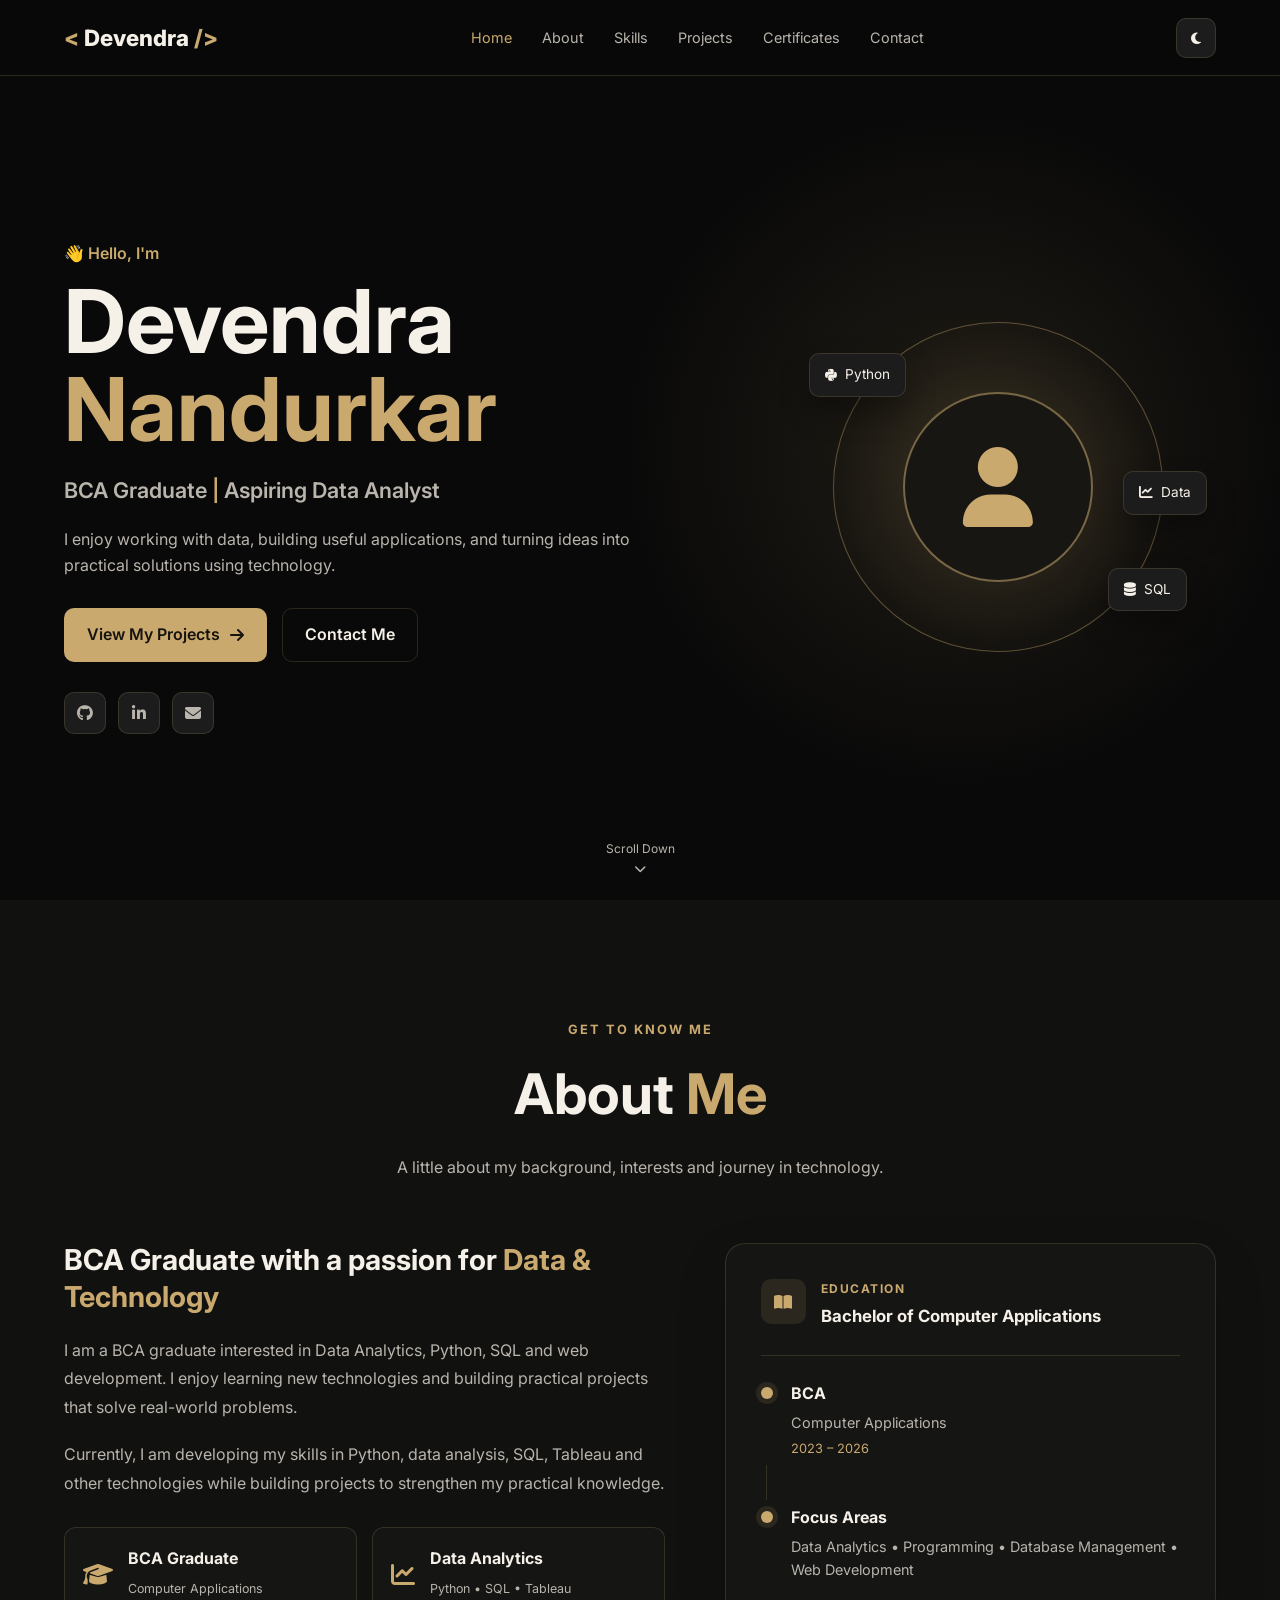
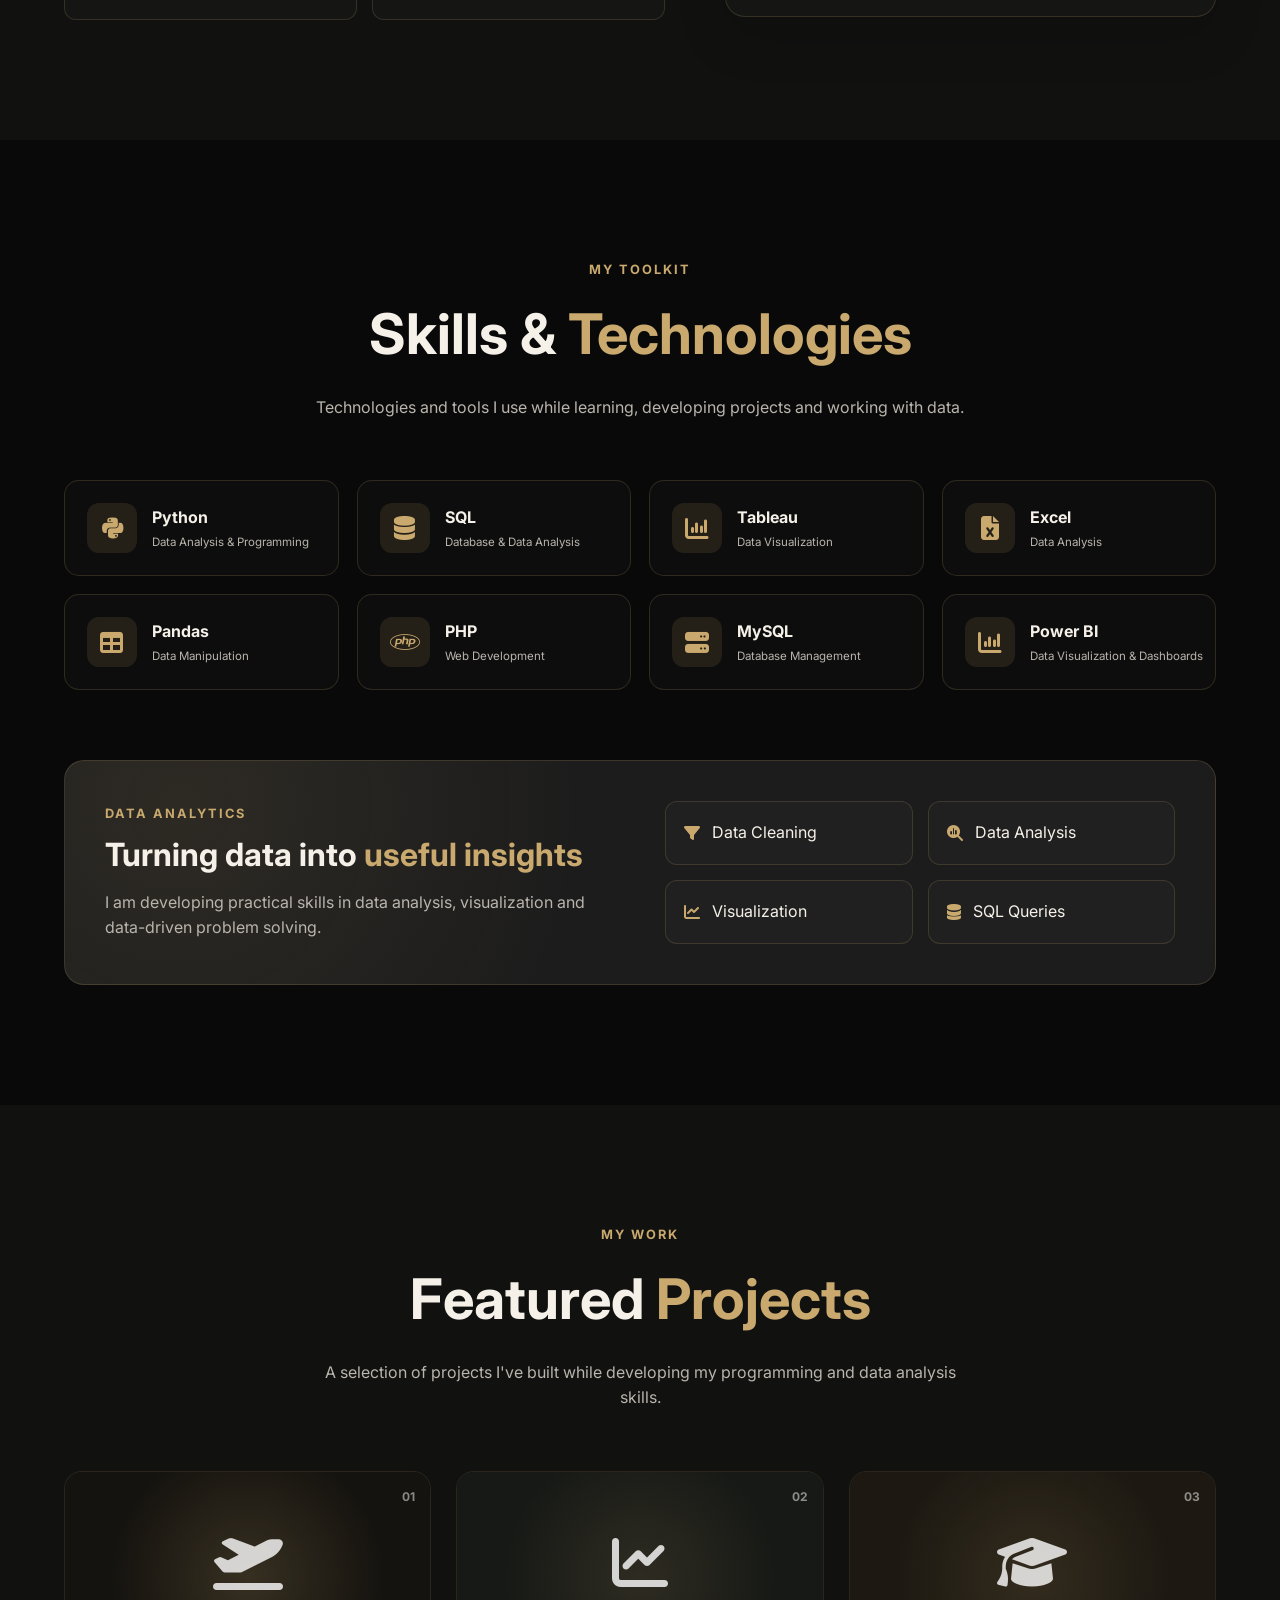
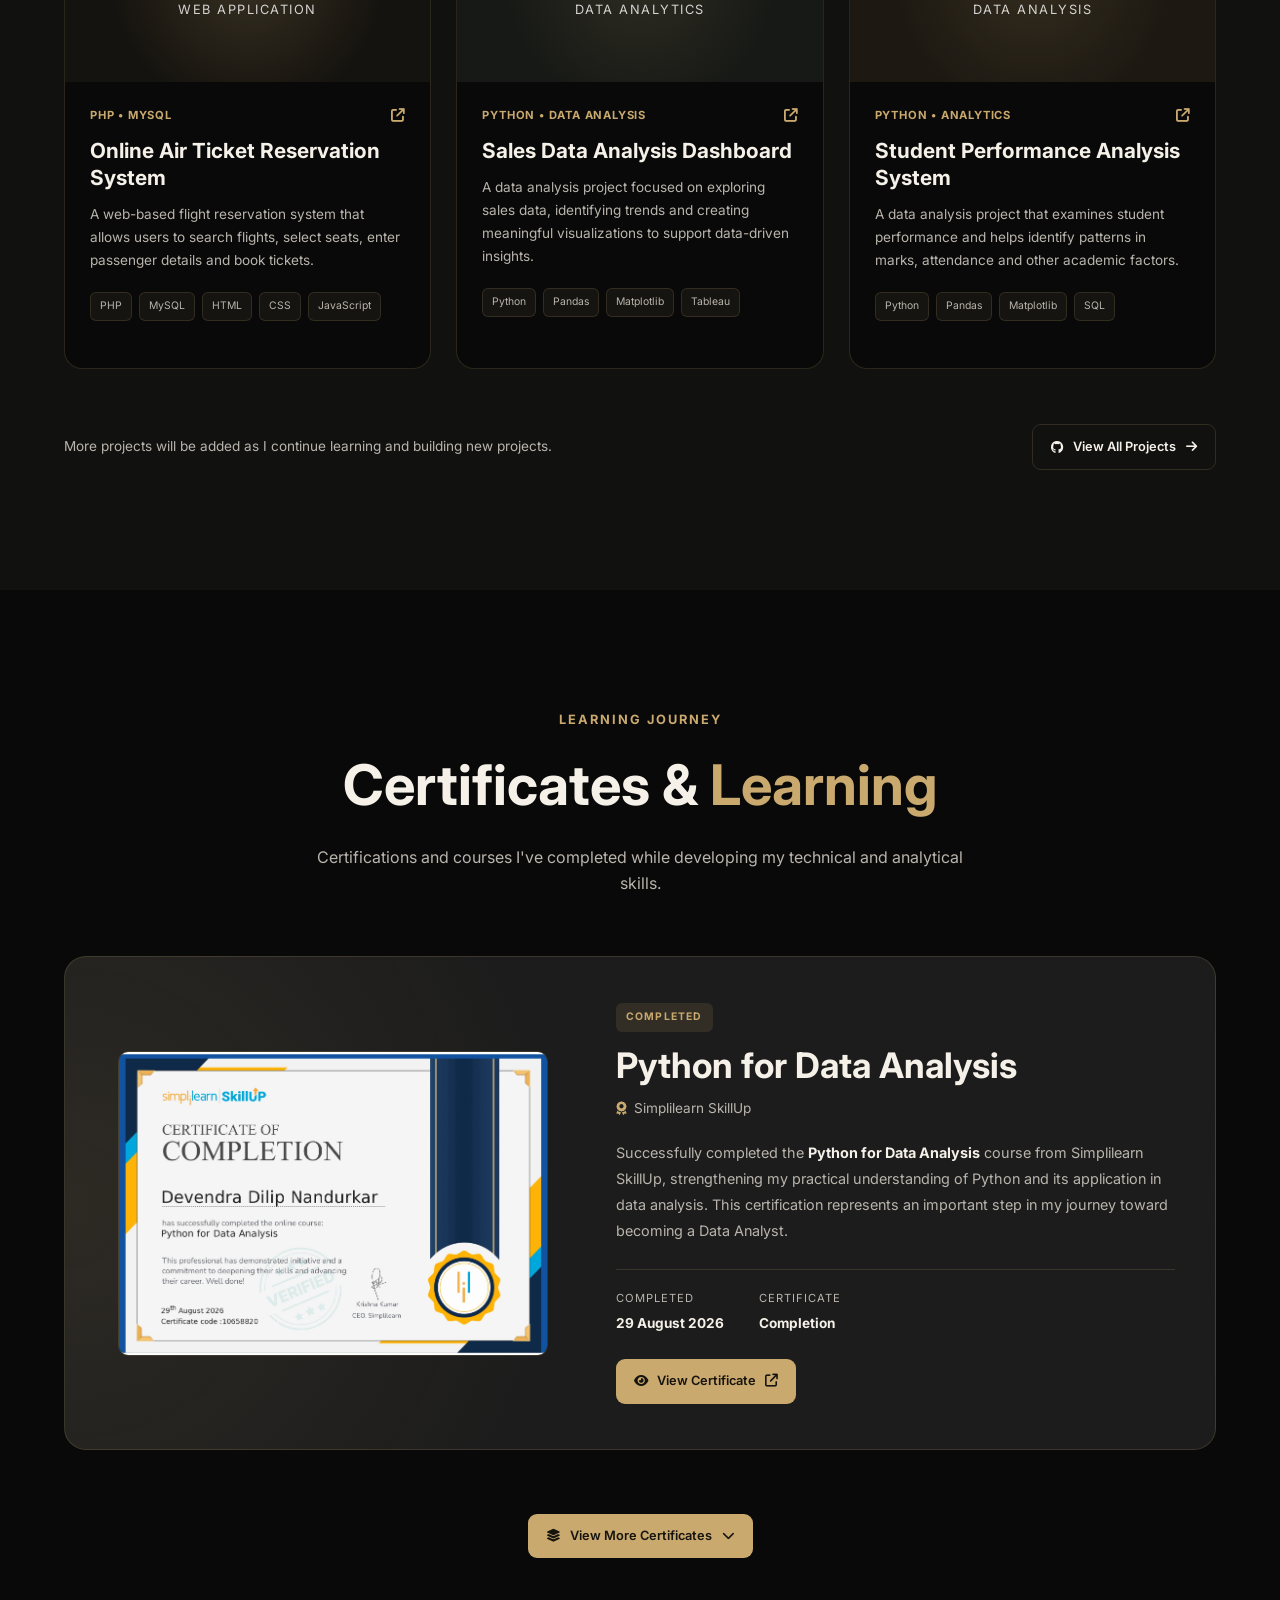
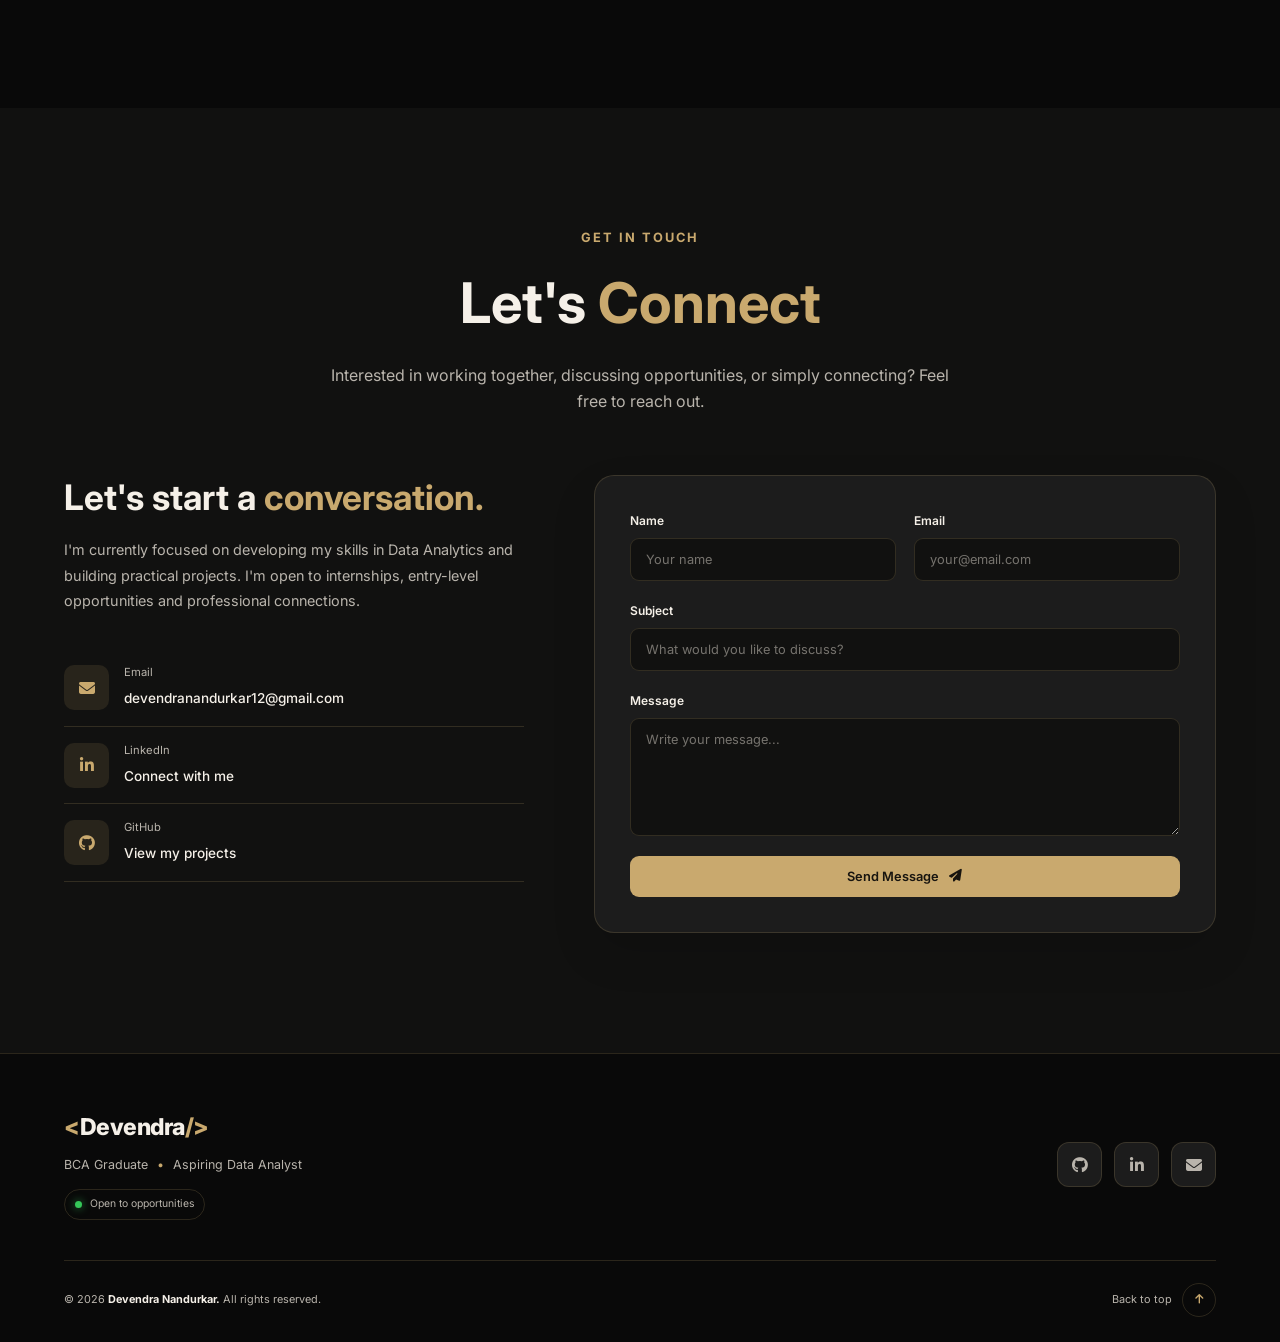
==== index.html @ e5c410e3 "Add files via upload" ====
<!DOCTYPE html>
<html lang="en">

<head>
    <meta charset="UTF-8">
    <meta name="viewport" content="width=device-width, initial-scale=1.0">

    <title>Devendra Nandurkar | Portfolio</title>

    <link rel="stylesheet" href="style.css">

    <!-- Google Font -->
    <link rel="preconnect" href="https://fonts.googleapis.com">
    <link rel="preconnect" href="https://fonts.gstatic.com" crossorigin>
    <link href="https://fonts.googleapis.com/css2?family=Inter:wght@400;500;600;700;800&display=swap" rel="stylesheet">

    <!-- Icons -->
    <link rel="stylesheet"
        href="https://cdnjs.cloudflare.com/ajax/libs/font-awesome/6.5.2/css/all.min.css">
</head>

<body>

    <!-- ================= NAVBAR ================= -->

    <header class="navbar">

        <div class="container nav-container">

            <a href="#home" class="logo">
                <span>&lt;</span> Devendra <span>/&gt;</span>
            </a>

            <nav class="nav-menu" id="navMenu">

                <a href="#home" class="nav-link active">Home</a>
                <a href="#about" class="nav-link">About</a>
                <a href="#skills" class="nav-link">Skills</a>
                <a href="#projects" class="nav-link">Projects</a>
                <a href="#certificates" class="nav-link">Certificates</a>
                <a href="#contact" class="nav-link">Contact</a>

            </nav>

            <div class="nav-actions">

                <button id="themeToggle" class="icon-btn" aria-label="Toggle theme">
                    <i class="fa-solid fa-moon"></i>
                </button>

                <button id="menuToggle" class="menu-btn" aria-label="Open menu">
                    <i class="fa-solid fa-bars"></i>
                </button>

            </div>

        </div>

    </header>


    <!-- ================= HERO ================= -->

    <main>

        <section id="home" class="hero">

            <div class="container hero-container">

                <div class="hero-content">

                    <p class="hero-greeting">
                        👋 Hello, I'm
                    </p>

                    <h1>
                        Devendra<br>
                        <span>Nandurkar</span>
                    </h1>

                    <h2>
                        BCA Graduate <span>|</span> Aspiring Data Analyst
                    </h2>

                    <p class="hero-description">
                        I enjoy working with data, building useful applications,
                        and turning ideas into practical solutions using technology.
                    </p>

                    <div class="hero-buttons">

                        <a href="#projects" class="btn btn-primary">
                            View My Projects
                            <i class="fa-solid fa-arrow-right"></i>
                        </a>

                        <a href="#contact" class="btn btn-secondary">
                            Contact Me
                        </a>

                    </div>

                    <div class="hero-socials"> 

                        <a href="https://github.com/devendra-Dev120" aria-label="GitHub">
                            <i class="fa-brands fa-github"></i>
                        </a>

                        <a href="https://www.linkedin.com/in/devendra-nandurkar-193bb9244" aria-label="LinkedIn">
                            <i class="fa-brands fa-linkedin-in"></i>
                        </a>

                        <a href="https://mail.google.com/mail/?view=cm&fs=1&to=devendranandurkar12@gmail.com" aria-label="Email">
                            <i class="fa-solid fa-envelope"></i>
                        </a>

                    </div>

                </div>


                <div class="hero-visual">

                    <div class="profile-card">

                        <div class="profile-circle">
                            <i class="fa-solid fa-user"></i>
                        </div>

                        <div class="floating-card card-python">
                            <i class="fa-brands fa-python"></i>
                            Python
                        </div>

                        <div class="floating-card card-sql">
                            <i class="fa-solid fa-database"></i>
                            SQL
                        </div>

                        <div class="floating-card card-data">
                            <i class="fa-solid fa-chart-line"></i>
                            Data
                        </div>

                    </div>

                </div>

            </div>

            <a href="#about" class="scroll-down">
                <span>Scroll Down</span>
                <i class="fa-solid fa-chevron-down"></i>
            </a>

        </section>


        <!-- Temporary sections so navigation works -->

       <!-- ================= ABOUT ================= -->

<section id="about" class="about-section">

    <div class="container">

        <div class="section-heading">
            <p class="section-label">GET TO KNOW ME</p>
            <h2>About <span>Me</span></h2>
            <p>
                A little about my background, interests and journey in technology.
            </p>
        </div>


        <div class="about-grid">

            <!-- About Content -->

            <div class="about-content">

                <h3>
                    BCA Graduate with a passion for
                    <span>Data & Technology</span>
                </h3>

                <p>
                    I am a BCA graduate interested in Data Analytics,
                    Python, SQL and web development. I enjoy learning
                    new technologies and building practical projects
                    that solve real-world problems.
                </p>

                <p>
                    Currently, I am developing my skills in Python,
                    data analysis, SQL, Tableau and other technologies
                    while building projects to strengthen my practical
                    knowledge.
                </p>

                <div class="about-highlights">

                    <div class="highlight-card">
                        <i class="fa-solid fa-graduation-cap"></i>
                        <div>
                            <strong>BCA Graduate</strong>
                            <span>Computer Applications</span>
                        </div>
                    </div>

                    <div class="highlight-card">
                        <i class="fa-solid fa-chart-line"></i>
                        <div>
                            <strong>Data Analytics</strong>
                            <span>Python • SQL • Tableau</span>
                        </div>
                    </div>

                </div>

            </div>


            <!-- Education -->

            <div class="education-card">

                <div class="education-header">

                    <i class="fa-solid fa-book-open"></i>

                    <div>
                        <p>EDUCATION</p>
                        <h3>Bachelor of Computer Applications</h3>
                    </div>

                </div>


                <div class="education-timeline">

                    <div class="timeline-item">

                        <div class="timeline-dot"></div>

                        <div>
                            <h4>BCA</h4>
                            <p>Computer Applications</p>
                            <span>2023 – 2026</span>
                        </div>

                    </div>

                    <div class="timeline-line"></div>

                    <div class="timeline-item">

                        <div class="timeline-dot"></div>

                        <div>
                            <h4>Focus Areas</h4>
                            <p>
                                Data Analytics • Programming •
                                Database Management • Web Development
                            </p>
                        </div>

                    </div>

                </div>

            </div>

        </div>

    </div>

</section>

        <!-- ================= SKILLS ================= -->

<section id="skills" class="skills-section">

    <div class="container">

        <div class="section-heading">
            <p class="section-label">MY TOOLKIT</p>
            <h2>Skills & <span>Technologies</span></h2>
            <p>
                Technologies and tools I use while learning, developing
                projects and working with data.
            </p>
        </div>


        <div class="skills-grid">

            <!-- Python -->

            <div class="skill-card">
                <div class="skill-icon python-icon">
                    <i class="fa-brands fa-python"></i>
                </div>

                <div class="skill-info">
                    <h3>Python</h3>
                    <p>Data Analysis & Programming</p>
                </div>

                <span class="skill-level">Learning</span>
            </div>


            <!-- SQL -->

            <div class="skill-card">
                <div class="skill-icon sql-icon">
                    <i class="fa-solid fa-database"></i>
                </div>

                <div class="skill-info">
                    <h3>SQL</h3>
                    <p>Database & Data Analysis</p>
                </div>

                <span class="skill-level">Intermediate</span>
            </div>


            <!-- Tableau -->

            <div class="skill-card">
                <div class="skill-icon tableau-icon">
                    <i class="fa-solid fa-chart-column"></i>
                </div>

                <div class="skill-info">
                    <h3>Tableau</h3>
                    <p>Data Visualization</p>
                </div>

                <span class="skill-level">Intermediate</span>
            </div>


            <!-- Excel -->

            <div class="skill-card">
                <div class="skill-icon excel-icon">
                    <i class="fa-solid fa-file-excel"></i>
                </div>

                <div class="skill-info">
                    <h3>Excel</h3>
                    <p>Data Analysis</p>
                </div>

                <span class="skill-level">Intermediate</span>
            </div>


            <!-- Pandas -->

            <div class="skill-card">
                <div class="skill-icon pandas-icon">
                    <i class="fa-solid fa-table"></i>
                </div>

                <div class="skill-info">
                    <h3>Pandas</h3>
                    <p>Data Manipulation</p>
                </div>

                <span class="skill-level">Learning</span>
            </div>


            <!-- PHP -->

            <div class="skill-card">
                <div class="skill-icon php-icon">
                    <i class="fa-brands fa-php"></i>
                </div>

                <div class="skill-info">
                    <h3>PHP</h3>
                    <p>Web Development</p>
                </div>

                <span class="skill-level">Intermediate</span>
            </div>


            <!-- MySQL -->

            <div class="skill-card">
                <div class="skill-icon mysql-icon">
                    <i class="fa-solid fa-server"></i>
                </div>

                <div class="skill-info">
                    <h3>MySQL</h3>
                    <p>Database Management</p>
                </div>

                <span class="skill-level">Intermediate</span>
            </div>


            
<!-- Power BI -->

<div class="skill-card">
    <div class="skill-icon powerbi-icon">
        <i class="fa-solid fa-chart-column"></i>
    </div>

    <div class="skill-info">
        <h3>Power BI</h3>
        <p>Data Visualization & Dashboards</p>
    </div>

    <span class="skill-level">Learning</span>
</div>

        </div>


        <!-- Analytics Toolkit -->

        <div class="analytics-toolkit">

            <div class="toolkit-content">

                <p class="section-label">DATA ANALYTICS</p>

                <h3>
                    Turning data into
                    <span>useful insights</span>
                </h3>

                <p>
                    I am developing practical skills in data analysis,
                    visualization and data-driven problem solving.
                </p>

            </div>


            <div class="toolkit-items">

                <div class="tool-item">
                    <i class="fa-solid fa-filter"></i>
                    <span>Data Cleaning</span>
                </div>

                <div class="tool-item">
                    <i class="fa-solid fa-magnifying-glass-chart"></i>
                    <span>Data Analysis</span>
                </div>

                <div class="tool-item">
                    <i class="fa-solid fa-chart-line"></i>
                    <span>Visualization</span>
                </div>

                <div class="tool-item">
                    <i class="fa-solid fa-database"></i>
                    <span>SQL Queries</span>
                </div>

            </div>

        </div>

    </div>

</section>

        <!-- ================= PROJECTS ================= -->

<section id="projects" class="projects-section">

    <div class="container">

        <div class="section-heading">
            <p class="section-label">MY WORK</p>

            <h2>Featured <span>Projects</span></h2>

            <p>
                A selection of projects I've built while developing
                my programming and data analysis skills.
            </p>
        </div>


        <div class="projects-grid">


            <!-- ================= PROJECT 1 ================= -->

            <article class="project-card" onclick="window.location.href='projects/air-ticket.html';">

                <div class="project-image air-ticket">

                    <div class="project-image-content">
                        <i class="fa-solid fa-plane-departure"></i>
                        <span>Web Application</span>
                    </div>

                    <div class="project-number">
                        01
                    </div>

                </div>


                <div class="project-content">

                    <div class="project-top">

                        <span class="project-category">
                            PHP • MySQL
                        </span>

                        <i class="fa-solid fa-arrow-up-right-from-square project-arrow"></i>

                    </div>


                    <h3>
                        Online Air Ticket
                        Reservation System
                    </h3>


                    <p>
                        A web-based flight reservation system that allows
                        users to search flights, select seats, enter passenger
                        details and book tickets.
                    </p>


                    <div class="project-tech">

                        <span>PHP</span>
                        <span>MySQL</span>
                        <span>HTML</span>
                        <span>CSS</span>
                        <span>JavaScript</span>

                    </div>

                </div>

            </article>



            <!-- ================= PROJECT 2 ================= -->

            <article class="project-card" onclick="window.location.href='projects/sales-analysis.html';">

                <div class="project-image sales-dashboard">

                    <div class="project-image-content">

                        <i class="fa-solid fa-chart-line"></i>

                        <span>Data Analytics</span>

                    </div>

                    <div class="project-number">
                        02
                    </div>

                </div>


                <div class="project-content">

                    <div class="project-top">

                        <span class="project-category">
                            Python • Data Analysis
                        </span>

                        <i class="fa-solid fa-arrow-up-right-from-square project-arrow"></i>

                    </div>


                    <h3>
                        Sales Data Analysis
                        Dashboard
                    </h3>


                    <p>
                        A data analysis project focused on exploring sales
                        data, identifying trends and creating meaningful
                        visualizations to support data-driven insights.
                    </p>


                    <div class="project-tech">

                        <span>Python</span>
                        <span>Pandas</span>
                        <span>Matplotlib</span>
                        <span>Tableau</span>

                    </div>

                </div>

            </article>



            <!-- ================= PROJECT 3 ================= -->

            <article class="project-card" onclick="window.location.href='projects/student-analysis.html';">

                <div class="project-image student-analysis">

                    <div class="project-image-content">

                        <i class="fa-solid fa-graduation-cap"></i>

                        <span>Data Analysis</span>

                    </div>

                    <div class="project-number">
                        03
                    </div>

                </div>


                <div class="project-content">

                    <div class="project-top">

                        <span class="project-category">
                            Python • Analytics
                        </span>

                        <i class="fa-solid fa-arrow-up-right-from-square project-arrow"></i>

                    </div>


                    <h3>
                        Student Performance
                        Analysis System
                    </h3>


                    <p>
                        A data analysis project that examines student
                        performance and helps identify patterns in marks,
                        attendance and other academic factors.
                    </p>


                    <div class="project-tech">

                        <span>Python</span>
                        <span>Pandas</span>
                        <span>Matplotlib</span>
                        <span>SQL</span>

                    </div>

                </div>

            </article>


        </div>


        <!-- More Projects -->

        <div class="projects-more">

            <p>
                More projects will be added as I continue learning and building new projects.
            </p>

            <a  href="https://github.com/devendra-Dev120?tab=repositories" class="github-all-btn">

                <i class="fa-brands fa-github"></i>

                View All Projects

                <i class="fa-solid fa-arrow-right"></i>

            </a>

        </div>

    </div>

</section>

        <!-- ================= CERTIFICATES ================= -->

<section id="certificates" class="certificates-section">

    <div class="container">

        <div class="section-heading">

            <p class="section-label">LEARNING JOURNEY</p>

            <h2>Certificates & <span>Learning</span></h2>

            <p>
                Certifications and courses I've completed while
                developing my technical and analytical skills.
            </p>

        </div>


        <!-- Completed Certificate -->

        <div class="certificate-card">

            <div class="certificate-image">

    <a
        href="assets/certificates/python-data-analysis.jpg"
        target="_blank"
        class="certificate-image-link"
        aria-label="View Python for Data Analysis Certificate"
    >

        <img
            src="assets/certificates/python-data-analysis.jpg"
            alt="Python for Data Analysis Certificate"
        >

        <div class="certificate-image-overlay">

            <span>
                <i class="fa-solid fa-eye"></i>
                View Certificate
            </span>

        </div>

    </a>

</div>


            <div class="certificate-content">

                <span class="certificate-status">
                    COMPLETED
                </span>

                <h3>
                    Python for Data Analysis
                </h3>

                <p class="certificate-issuer">
                    <i class="fa-solid fa-award"></i>
                    Simplilearn SkillUp
                </p>

                <p class="certificate-description">
    Successfully completed the <strong>Python for Data Analysis</strong>
    course from Simplilearn SkillUp, strengthening my practical
    understanding of Python and its application in data analysis.
    This certification represents an important step in my journey
    toward becoming a Data Analyst.
</p>


                <div class="certificate-details">

                    <div>
                        <span>Completed</span>
                        <strong>29 August 2026</strong>
                    </div>

                    <div>
                        <span>Certificate</span>
                        <strong>Completion</strong>
                    </div>

                </div>


                <a
                    href="assets/certificates/python-data-analysis.jpg"
                    target="_blank"
                    class="certificate-btn"
                >

                    <i class="fa-solid fa-eye"></i>

                    View Certificate

                    <i class="fa-solid fa-arrow-up-right-from-square"></i>

                </a>

            </div>

        </div>

    </div>
 <div class="view-more-certificates">
     <a href="certificates.html" class="certificate-btn">
        <i class="fa-solid fa-layer-group"></i>
        <span>View More Certificates</span>
        <i class="fa-solid fa-chevron-down"></i>
    </a>
</div>



</section>

        <!-- ================= CONTACT ================= -->

<section id="contact" class="contact-section">

    <div class="container">

        <div class="section-heading">

            <p class="section-label">GET IN TOUCH</p>

            <h2>Let's <span>Connect</span></h2>

            <p>
                Interested in working together, discussing opportunities,
                or simply connecting? Feel free to reach out.
            </p>

        </div>


        <div class="contact-grid">


            <!-- Contact Information -->

            <div class="contact-info">

                <h3>
                    Let's start a
                    <span>conversation.</span>
                </h3>

                <p>
                    I'm currently focused on developing my skills in
                    Data Analytics and building practical projects.
                    I'm open to internships, entry-level opportunities
                    and professional connections.
                </p>


                <!-- Email -->

                <a href="https://mail.google.com/mail/?view=cm&fs=1&to=devendranandurkar12@gmail.com" class="contact-item">

                    <div class="contact-icon">
                        <i class="fa-solid fa-envelope"></i>
                    </div>

                    <div>
                        <span>Email</span>
                        <strong>devendranandurkar12@gmail.com</strong>
                    </div>

                </a>


                <!-- LinkedIn -->

                <a
                    href="https://www.linkedin.com/in/devendra-nandurkar-193bb9244"
                    target="_blank"
                    class="contact-item"
                >

                    <div class="contact-icon">
                        <i class="fa-brands fa-linkedin-in"></i>
                    </div>

                    <div>
                        <span>LinkedIn</span>
                        <strong>Connect with me</strong>
                    </div>

                </a>


                <!-- GitHub -->

                <a
                    href="https://github.com/devendra-Dev120"
                    target="_blank"
                    class="contact-item"
                >

                    <div class="contact-icon">
                        <i class="fa-brands fa-github"></i>
                    </div>

                    <div>
                        <span>GitHub</span>
                        <strong>View my projects</strong>
                    </div>

                </a>

            </div>


            <!-- Contact Form -->

            <div class="contact-form-wrapper">

                <form id="contactForm" class="contact-form">

                    <div class="form-row">

                        <div class="form-group">

                            <label for="name">
                                Name
                            </label>

                            <input
                                type="text"
                                id="name"
                                name="name"
                                placeholder="Your name"
                                required
                            >

                        </div>


                        <div class="form-group">

                            <label for="email">
                                Email
                            </label>

                            <input
                                type="email"
                                id="email"
                                name="email"
                                placeholder="your@email.com"
                                required
                            >

                        </div>

                    </div>


                    <div class="form-group">

                        <label for="subject">
                            Subject
                        </label>

                        <input
                            type="text"
                            id="subject"
                            name="subject"
                            placeholder="What would you like to discuss?"
                            required
                        >

                    </div>


                    <div class="form-group">

                        <label for="message">
                            Message
                        </label>

                        <textarea
                            id="message"
                            name="message"
                            rows="6"
                            placeholder="Write your message..."
                            required
                        ></textarea>

                    </div>


                    <button
                        type="submit"
                        class="contact-submit"
                    >

                        Send Message

                        <i class="fa-solid fa-paper-plane"></i>

                    </button>

                </form>

            </div>

        </div>

    </div>

</section>


<!-- ================= FOOTER ================= -->
<!-- ================= FOOTER ================= -->

<footer class="footer">

    <div class="container">

        <div class="footer-main">

            <!-- Brand -->

            <div class="footer-brand">

                <a href="#home" class="footer-logo">
                    <span>&lt;</span>Devendra<span>/&gt;</span>
                </a>

                <p>
                    BCA Graduate <span>•</span> Aspiring Data Analyst
                </p>

                <div class="footer-status">
                    <span class="status-dot"></span>
                    Open to opportunities
                </div>

            </div>


            <!-- Social Links -->

            <div class="footer-socials">

                <a
                    href="https://github.com/devendra-Dev120"
                    target="_blank"
                    aria-label="GitHub"
                    title="GitHub"
                >
                    <i class="fa-brands fa-github"></i>
                </a>

                <a
                    href="https://www.linkedin.com/in/devendra-nandurkar-193bb9244"
                    target="_blank"
                    aria-label="LinkedIn"
                    title="LinkedIn"
                >
                    <i class="fa-brands fa-linkedin-in"></i>
                </a>

                <a
                    href="https://mail.google.com/mail/?view=cm&fs=1&to=devendranandurkar12@gmail.com"
                    aria-label="Email"
                    title="Email"
                >
                    <i class="fa-solid fa-envelope"></i>
                </a>

            </div>

        </div>


        <!-- Bottom -->

        <div class="footer-bottom">

            <p>
                © 2026 <strong>Devendra Nandurkar.</strong>
                All rights reserved.

            </p>


            <a href="#home" class="back-to-top">

                <span>Back to top</span>

                <i class="fa-solid fa-arrow-up"></i>

            </a>

        </div>

    </div>

</footer>

    </main>


    <!-- JavaScript -->

    <script src="script.js"></script>
 
<script>
document.getElementById("contactForm").addEventListener("submit", function (e) {
    e.preventDefault();

    const name = document.getElementById("name").value;
    const email = document.getElementById("email").value;
    const subject = document.getElementById("subject").value;
    const message = document.getElementById("message").value;

    const body = `Name: ${name}\n${message}`;

    const gmailLink =
        "https://mail.google.com/mail/?view=cm&fs=1" +
        "&to=devendranandurkar12@gmail.com" +
        "&su=" + encodeURIComponent(subject) +
        "&body=" + encodeURIComponent(body);

    window.location.href = gmailLink;
});
</script>



</body>

</html>
---- style.css ----
/* =========================
   RESET
========================= */

* {
    margin: 0;
    padding: 0;
    box-sizing: border-box;
}

html {
    scroll-behavior: smooth;
}

body {
    font-family: "Inter", sans-serif;
    background: #0b0f19;
    color: #ffffff;
    line-height: 1.6;
    overflow-x: hidden;
}

a {
    text-decoration: none;
    color: inherit;
}

button {
    font-family: inherit;
}


/* =========================
   VARIABLES
========================= */

:root {
    --background: #0b0f19;
    --background-secondary: #111827;
    --text: #ffffff;
    --text-secondary: #a7b0c0;
    --primary: #6c63ff;
    --primary-light: #8b85ff;
    --border: rgba(255, 255, 255, 0.08);
}


/* =========================
   CONTAINER
========================= */

.container {
    width: min(1450px, 90%);
    margin: auto;
}


/* =========================
   NAVBAR
========================= */

.navbar {
    position: fixed;
    top: 0;
    left: 0;
    width: 100%;
    z-index: 1000;

    background: rgba(11, 15, 25, 0.75);
    backdrop-filter: blur(15px);

    border-bottom: 1px solid var(--border);
}

.nav-container {
    height: 75px;

    display: flex;
    align-items: center;
    justify-content: space-between;
}

.logo {
    font-size: 1.4rem;
    font-weight: 800;
}

.logo span {
    color: var(--primary);
}

.nav-menu {
    display: flex;
    gap: 30px;
}

.nav-link {
    color: var(--text-secondary);
    font-size: 0.9rem;
    transition: 0.3s;
}

.nav-link:hover,
.nav-link.active {
    color: white;
}

.nav-actions {
    display: flex;
    align-items: center;
    gap: 10px;
}

.icon-btn,
.menu-btn {
    width: 40px;
    height: 40px;

    border: 1px solid var(--border);
    border-radius: 10px;

    background: transparent;
    color: white;

    cursor: pointer;
}

.menu-btn {
    display: none;
}


/* =========================
   HERO
========================= */

.hero {
    min-height: 100vh;

    display: flex;
    align-items: center;

    position: relative;

    padding-top: 75px;

    background:
        radial-gradient(
            circle at 75% 50%,
            rgba(108, 99, 255, 0.15),
            transparent 30%
        );
}

.hero-container {
    display: grid;

    grid-template-columns: 1.2fr 0.8fr;

    align-items: center;

    gap: 60px;
}

.hero-greeting {
    color: var(--primary-light);
    font-weight: 600;

    margin-bottom: 10px;
}

.hero h1 {
    font-size: clamp(3rem, 7vw, 5.5rem);
    line-height: 1;

    margin-bottom: 20px;
}

.hero h1 span {
    color: var(--primary);
}

.hero h2 {
    font-size: 1.35rem;
    font-weight: 600;

    color: var(--text-secondary);

    margin-bottom: 20px;
}

.hero h2 span {
    color: var(--primary);
}

.hero-description {
    max-width: 600px;

    color: var(--text-secondary);

    margin-bottom: 30px;
}


/* =========================
   BUTTONS
========================= */

.hero-buttons {
    display: flex;
    gap: 15px;

    flex-wrap: wrap;
}

.btn {
    padding: 13px 22px;

    border-radius: 10px;

    font-weight: 600;

    display: inline-flex;
    align-items: center;
    gap: 10px;

    transition: 0.3s;
}

.btn-primary {
    background: var(--primary);
}

.btn-primary:hover {
    transform: translateY(-3px);
}

.btn-secondary {
    border: 1px solid var(--border);
}

.btn-secondary:hover {
    background: rgba(255, 255, 255, 0.05);
}


/* =========================
   SOCIAL
========================= */

.hero-socials {
    display: flex;
    gap: 12px;

    margin-top: 30px;
}

.hero-socials a {
    width: 42px;
    height: 42px;

    display: grid;
    place-items: center;

    border: 1px solid var(--border);
    border-radius: 10px;

    color: var(--text-secondary);

    transition: 0.3s;
}

.hero-socials a:hover {
    color: white;
    border-color: var(--primary);

    transform: translateY(-3px);
}


/* =========================
   HERO VISUAL
========================= */

.hero-visual {
    display: flex;
    justify-content: center;
}

.profile-card {
    width: 330px;
    height: 330px;

    position: relative;

    display: grid;
    place-items: center;

    border-radius: 50%;

    background:
        radial-gradient(
            circle,
            rgba(108, 99, 255, 0.25),
            rgba(108, 99, 255, 0.02) 65%
        );

    border: 1px solid rgba(108, 99, 255, 0.25);
}

.profile-circle {
    width: 190px;
    height: 190px;

    border-radius: 50%;

    display: grid;
    place-items: center;

    background: #151b2b;

    border: 2px solid rgba(108, 99, 255, 0.5);

    font-size: 5rem;

    color: var(--primary);
}


/* =========================
   FLOATING CARDS
========================= */

.floating-card {
    position: absolute;

    padding: 10px 15px;

    border-radius: 10px;

    background: #151b2b;

    border: 1px solid var(--border);

    box-shadow: 0 15px 30px rgba(0, 0, 0, 0.3);

    font-size: 0.85rem;

    display: flex;
    align-items: center;
    gap: 8px;
}

.card-python {
    top: 30px;
    left: -25px;
}

.card-sql {
    bottom: 40px;
    right: -25px;
}

.card-data {
    top: 45%;
    right: -45px;
}


/* =========================
   SCROLL
========================= */

.scroll-down {
    position: absolute;

    bottom: 25px;
    left: 50%;

    transform: translateX(-50%);

    display: flex;
    flex-direction: column;
    align-items: center;

    gap: 5px;

    color: var(--text-secondary);

    font-size: 0.75rem;
}

.scroll-down i {
    animation: bounce 1.5s infinite;
}

@keyframes bounce {

    0%,
    100% {
        transform: translateY(0);
    }

    50% {
        transform: translateY(6px);
    }
}


/* =========================
   TEMPORARY SECTIONS
========================= */

.placeholder-section {
    min-height: 100vh;

    display: grid;
    place-items: center;

    background: var(--background-secondary);

    border-top: 1px solid var(--border);
}

.placeholder-section h2 {
    font-size: 3rem;
}


/* =========================
   LIGHT MODE
========================= */

body.light-mode {
    --background: #f5f7fb;
    --background-secondary: #ffffff;
    --text: #111827;
    --text-secondary: #5f6b7a;
    --primary: #5b52e8;
    --primary-light: #5b52e8;
    --border: rgba(0, 0, 0, 0.10);

    background: var(--background);
    color: var(--text);
}

body.light-mode .navbar {
    background: rgba(255, 255, 255, 0.80);
}

body.light-mode .nav-link {
    color: var(--text-secondary);
}

body.light-mode .nav-link:hover,
body.light-mode .nav-link.active {
    color: var(--text);
}

body.light-mode .icon-btn,
body.light-mode .menu-btn {
    color: var(--text);
}

body.light-mode .hero {
    background:
        radial-gradient(
            circle at 75% 50%,
            rgba(108, 99, 255, 0.12),
            transparent 30%
        );
}

body.light-mode .profile-circle {
    background: #ffffff;
}

body.light-mode .floating-card {
    background: #ffffff;
    color: var(--text);
}

body.light-mode .btn-secondary {
    color: var(--text);
}

body.light-mode .placeholder-section {
    background: var(--background-secondary);
}

/* =========================
   ABOUT SECTION
========================= */

.about-section {
    padding: 120px 0;

    background: var(--background-secondary);
}


/* Section Heading */

.section-heading {
    text-align: center;

    max-width: 650px;

    margin: 0 auto 60px;
}

.section-label {
    color: var(--primary);

    font-size: 0.8rem;

    font-weight: 700;

    letter-spacing: 2px;

    margin-bottom: 10px;
}

.section-heading h2 {
    font-size: clamp(2.3rem, 5vw, 3.5rem);

    margin-bottom: 15px;
}

.section-heading h2 span {
    color: var(--primary);
}

.section-heading > p:last-child {
    color: var(--text-secondary);
}


/* About Grid */

.about-grid {
    display: grid;

    grid-template-columns: 1.1fr 0.9fr;

    gap: 60px;

    align-items: center;
}


/* About Content */

.about-content h3 {
    font-size: 1.8rem;

    line-height: 1.3;

    margin-bottom: 20px;
}

.about-content h3 span {
    color: var(--primary);
}

.about-content > p {
    color: var(--text-secondary);

    margin-bottom: 18px;

    line-height: 1.8;
}


/* Highlight Cards */

.about-highlights {
    display: grid;

    grid-template-columns: repeat(2, 1fr);

    gap: 15px;

    margin-top: 30px;
}

.highlight-card {
    display: flex;

    align-items: center;

    gap: 15px;

    padding: 18px;

    border: 1px solid var(--border);

    border-radius: 12px;

    background: rgba(255, 255, 255, 0.02);

    transition: 0.3s;
}

.highlight-card:hover {
    transform: translateY(-5px);

    border-color: var(--primary);
}

.highlight-card > i {
    font-size: 1.5rem;

    color: var(--primary);
}

.highlight-card strong {
    display: block;

    margin-bottom: 3px;
}

.highlight-card span {
    color: var(--text-secondary);

    font-size: 0.78rem;
}


/* Education Card */

.education-card {
    padding: 35px;

    border: 1px solid var(--border);

    border-radius: 20px;

    background: rgba(255, 255, 255, 0.025);

    box-shadow: 0 20px 50px rgba(0, 0, 0, 0.15);
}

.education-header {
    display: flex;

    align-items: flex-start;

    gap: 15px;

    padding-bottom: 25px;

    border-bottom: 1px solid var(--border);
}

.education-header > i {
    width: 45px;
    height: 45px;

    display: grid;
    place-items: center;

    border-radius: 10px;

    background: rgba(108, 99, 255, 0.12);

    color: var(--primary);
}

.education-header p {
    color: var(--primary);

    font-size: 0.75rem;

    font-weight: 700;

    letter-spacing: 1.5px;

    margin-bottom: 5px;
}

.education-header h3 {
    font-size: 1.05rem;
}


/* Timeline */

.education-timeline {
    padding-top: 25px;
}

.timeline-item {
    display: flex;

    gap: 18px;

    align-items: flex-start;
}

.timeline-dot {
    flex-shrink: 0;

    width: 12px;
    height: 12px;

    margin-top: 6px;

    border-radius: 50%;

    background: var(--primary);

    box-shadow: 0 0 0 5px rgba(108, 99, 255, 0.12);
}

.timeline-item h4 {
    margin-bottom: 4px;
}

.timeline-item p {
    color: var(--text-secondary);

    font-size: 0.9rem;
}

.timeline-item span {
    display: inline-block;

    margin-top: 5px;

    color: var(--primary);

    font-size: 0.8rem;
}

.timeline-line {
    width: 1px;

    height: 35px;

    margin: 5px 0 5px 5px;

    background: var(--border);
}


/* Light Mode */

body.light-mode .highlight-card,
body.light-mode .education-card {
    background: rgba(0, 0, 0, 0.02);
}


/* =========================
   SKILLS SECTION
========================= */

.skills-section {
    padding: 120px 0;
    background: var(--background);
}


/* Skills Grid */

.skills-grid {
    display: grid;

    grid-template-columns: repeat(4, 1fr);

    gap: 18px;
}


/* Skill Card */

.skill-card {
    position: relative;

    padding: 22px;

    display: flex;
    align-items: center;

    gap: 15px;

    border: 1px solid var(--border);

    border-radius: 15px;

    background: rgba(255, 255, 255, 0.025);

    transition: 0.35s ease;

    overflow: hidden;
}

.skill-card::before {
    content: "";

    position: absolute;

    inset: 0;

    background: radial-gradient(
        circle at top right,
        rgba(108, 99, 255, 0.12),
        transparent 55%
    );

    opacity: 0;

    transition: 0.35s;
}

.skill-card:hover {
    transform: translateY(-7px);

    border-color: rgba(108, 99, 255, 0.5);

    box-shadow: 0 15px 35px rgba(0, 0, 0, 0.18);
}

.skill-card:hover::before {
    opacity: 1;
}


/* Skill Icon */

.skill-icon {
    width: 50px;
    height: 50px;

    flex-shrink: 0;

    display: grid;
    place-items: center;

    border-radius: 12px;

    background: rgba(108, 99, 255, 0.1);

    color: var(--primary);

    font-size: 1.5rem;

    position: relative;
    z-index: 1;
}


/* Skill Information */

.skill-info {
    position: relative;
    z-index: 1;

    min-width: 0;
}

.skill-info h3 {
    font-size: 1rem;

    margin-bottom: 3px;
}

.skill-info p {
    color: var(--text-secondary);

    font-size: 0.72rem;

    white-space: nowrap;
}


/* Skill Level */

.skill-level {
    position: absolute;

    top: 10px;
    right: 10px;

    font-size: 0.6rem;

    color: var(--primary);

    opacity: 0;

    transform: translateY(-5px);

    transition: 0.3s;
}

.skill-card:hover .skill-level {
    opacity: 1;

    transform: translateY(0);
}


/* Analytics Toolkit */

.analytics-toolkit {
    margin-top: 70px;

    padding: 40px;

    display: grid;

    grid-template-columns: 1fr 1fr;

    gap: 50px;

    align-items: center;

    border: 1px solid var(--border);

    border-radius: 20px;

    background:
        radial-gradient(
            circle at 10% 20%,
            rgba(108, 99, 255, 0.12),
            transparent 35%
        ),
        rgba(255, 255, 255, 0.02);
}

.toolkit-content h3 {
    font-size: 2rem;

    line-height: 1.25;

    margin: 10px 0 15px;
}

.toolkit-content h3 span {
    color: var(--primary);
}

.toolkit-content > p:last-child {
    color: var(--text-secondary);

    max-width: 500px;
}


/* Toolkit Items */

.toolkit-items {
    display: grid;

    grid-template-columns: repeat(2, 1fr);

    gap: 15px;
}

.tool-item {
    display: flex;

    align-items: center;

    gap: 12px;

    padding: 18px;

    border: 1px solid var(--border);

    border-radius: 12px;

    background: rgba(255, 255, 255, 0.025);

    transition: 0.3s;
}

.tool-item:hover {
    transform: translateX(5px);

    border-color: var(--primary);
}

.tool-item i {
    color: var(--primary);
}


/* Light Mode */

body.light-mode .skill-card,
body.light-mode .analytics-toolkit,
body.light-mode .tool-item {
    background: rgba(0, 0, 0, 0.02);
}

/* =========================
   PROJECTS SECTION
========================= */

.projects-section {
    padding: 120px 0;

    background: var(--background-secondary);
}


/* Projects Grid */

.projects-grid {
    display: grid;

    grid-template-columns: repeat(3, 1fr);

    gap: 25px;
}


/* Project Card */

.project-card {
    overflow: hidden;

    border: 1px solid var(--border);

    border-radius: 18px;

    background: var(--background);

    transition: 0.35s ease;
}

.project-card:hover {
    transform: translateY(-10px);

    border-color: rgba(108, 99, 255, 0.45);

    box-shadow: 0 25px 50px rgba(0, 0, 0, 0.2);
}


/* Project Image */

.project-image {
    height: 210px;

    position: relative;

    display: grid;

    place-items: center;

    overflow: hidden;
}


/* Different Project Backgrounds */

.air-ticket {
    background:
        radial-gradient(
            circle at center,
            rgba(108, 99, 255, 0.25),
            transparent 65%
        ),
        #12182a;
}

.sales-dashboard {
    background:
        radial-gradient(
            circle at center,
            rgba(0, 180, 150, 0.15),
            transparent 65%
        ),
        #101d24;
}

.student-analysis {
    background:
        radial-gradient(
            circle at center,
            rgba(255, 170, 60, 0.15),
            transparent 65%
        ),
        #211a12;
}


/* Image Content */

.project-image-content {
    display: flex;

    flex-direction: column;

    align-items: center;

    gap: 10px;

    color: rgba(255, 255, 255, 0.8);

    transition: 0.35s;
}

.project-image-content i {
    font-size: 3.5rem;
}

.project-image-content span {
    font-size: 0.8rem;

    text-transform: uppercase;

    letter-spacing: 1.5px;
}


/* Project Number */

.project-number {
    position: absolute;

    top: 15px;
    right: 15px;

    font-size: 0.75rem;

    font-weight: 700;

    color: rgba(255, 255, 255, 0.5);
}


/* Hover Image */

.project-card:hover .project-image-content {
    transform: scale(1.08);
}


/* Project Content */

.project-content {
    padding: 25px;
}


/* Project Top */

.project-top {
    display: flex;

    justify-content: space-between;

    align-items: center;

    margin-bottom: 12px;
}

.project-category {
    color: var(--primary);

    font-size: 0.7rem;

    font-weight: 700;

    text-transform: uppercase;

    letter-spacing: 0.8px;
}

.project-arrow {
    color: var(--text-secondary);

    font-size: 0.85rem;

    transition: 0.3s;
}

.project-card:hover .project-arrow {
    color: var(--primary);

    transform: translate(3px, -3px);
}


/* Project Title */

.project-content h3 {
    font-size: 1.3rem;

    line-height: 1.3;

    margin-bottom: 12px;
}


/* Description */

.project-content > p {
    color: var(--text-secondary);

    font-size: 0.85rem;

    line-height: 1.7;

    margin-bottom: 20px;
}


/* Technologies */

.project-tech {
    display: flex;

    flex-wrap: wrap;

    gap: 7px;

    margin-bottom: 22px;
}

.project-tech span {
    padding: 5px 9px;

    border-radius: 6px;

    background: rgba(108, 99, 255, 0.08);

    color: var(--text-secondary);

    font-size: 0.65rem;

    border: 1px solid rgba(108, 99, 255, 0.12);
}


/* Project Buttons */

.project-links {
    display: flex;

    gap: 10px;
}

.project-btn {
    flex: 1;

    padding: 10px;

    display: flex;

    justify-content: center;

    align-items: center;

    gap: 7px;

    border: 1px solid var(--border);

    border-radius: 8px;

    font-size: 0.75rem;

    font-weight: 600;

    transition: 0.3s;
}

.project-btn:hover {
    border-color: var(--primary);

    color: var(--primary);
}

.project-demo {
    background: var(--primary);

    color: white;

    border-color: var(--primary);
}

.project-demo:hover {
    color: white;

    background: var(--primary-light);
}


/* More Projects */

.projects-more {
    margin-top: 55px;

    display: flex;

    align-items: center;

    justify-content: space-between;

    gap: 20px;
}

.projects-more p {
    color: var(--text-secondary);

    font-size: 0.85rem;
}

.github-all-btn {
    display: inline-flex;

    align-items: center;

    gap: 10px;

    padding: 12px 18px;

    border: 1px solid var(--border);

    border-radius: 9px;

    font-size: 0.8rem;

    font-weight: 600;

    transition: 0.3s;
}

.github-all-btn:hover {
    border-color: var(--primary);

    color: var(--primary);

    transform: translateY(-3px);
}


/* Light Mode */

body.light-mode .project-card {
    background: var(--background);
}

body.light-mode .project-tech span {
    background: rgba(108, 99, 255, 0.06);
}

/* =========================
   CERTIFICATES SECTION
========================= */

.certificates-section {
    padding: 120px 0;

    background: var(--background);
}


/* Learning Card */

.learning-card {
    position: relative;

    display: grid;

    grid-template-columns: auto 1fr auto;

    align-items: center;

    gap: 30px;

    padding: 40px;

    border: 1px solid var(--border);

    border-radius: 20px;

    background:
        radial-gradient(
            circle at 0% 50%,
            rgba(108, 99, 255, 0.12),
            transparent 40%
        ),
        rgba(255, 255, 255, 0.025);

    overflow: hidden;
}


/* Learning Icon */

.learning-icon {
    width: 75px;
    height: 75px;

    display: grid;
    place-items: center;

    border-radius: 18px;

    background: rgba(108, 99, 255, 0.12);

    color: var(--primary);

    font-size: 2rem;
}


/* Learning Content */

.learning-status {
    display: inline-block;

    margin-bottom: 8px;

    padding: 5px 9px;

    border-radius: 5px;

    background: rgba(108, 99, 255, 0.1);

    color: var(--primary);

    font-size: 0.65rem;

    font-weight: 700;

    letter-spacing: 1px;
}

.learning-content h3 {
    font-size: 1.7rem;

    margin-bottom: 8px;
}

.learning-content > p {
    max-width: 700px;

    color: var(--text-secondary);

    font-size: 0.9rem;

    line-height: 1.7;

    margin-bottom: 20px;
}


/* Learning Topics */

.learning-topics {
    display: flex;

    flex-wrap: wrap;

    gap: 10px;
}

.learning-topics span {
    display: inline-flex;

    align-items: center;

    gap: 7px;

    padding: 7px 11px;

    border: 1px solid var(--border);

    border-radius: 7px;

    color: var(--text-secondary);

    font-size: 0.7rem;
}

.learning-topics i {
    color: var(--primary);
}


/* Decoration */

.learning-decoration {
    width: 55px;
    height: 55px;

    display: grid;
    place-items: center;

    border: 1px solid var(--border);

    border-radius: 50%;

    color: var(--primary);

    font-size: 1.2rem;
}


/* Certificate Preview */

.certificate-preview {
    margin-top: 50px;

    padding: 30px;

    border: 1px solid var(--border);

    border-radius: 18px;

    background: var(--background-secondary);
}

.preview-header {
    display: flex;

    justify-content: space-between;

    align-items: center;

    margin-bottom: 25px;
}

.preview-header h3 {
    font-size: 1.3rem;
}

.preview-header > i {
    color: var(--text-secondary);

    font-size: 1.2rem;
}


/* Locked Certificates */

.locked-certificates {
    display: grid;

    grid-template-columns: repeat(3, 1fr);

    gap: 15px;
}

.locked-card {
    min-height: 130px;

    display: flex;

    flex-direction: column;

    align-items: center;

    justify-content: center;

    gap: 10px;

    border: 1px dashed var(--border);

    border-radius: 12px;

    color: var(--text-secondary);

    background: rgba(255, 255, 255, 0.015);
}

.locked-card i {
    font-size: 1.2rem;

    opacity: 0.5;
}

.locked-card span {
    font-size: 0.75rem;
}


/* Light Mode */

body.light-mode .learning-card {
    background:
        radial-gradient(
            circle at 0% 50%,
            rgba(108, 99, 255, 0.08),
            transparent 40%
        ),
        rgba(0, 0, 0, 0.02);
}

body.light-mode .certificate-preview {
    background: var(--background-secondary);
}

body.light-mode .locked-card {
    background: rgba(0, 0, 0, 0.015);
}

/* =========================
   CERTIFICATES SECTION
========================= */

.certificates-section {
    padding: 120px 0;
    background: var(--background);
}


/* Certificate Main Card */

.certificate-card {
    display: grid;

    grid-template-columns: 0.9fr 1.1fr;

    gap: 45px;

    align-items: center;

    padding: 35px;

    border: 1px solid var(--border);

    border-radius: 22px;

    background:
        radial-gradient(
            circle at 0% 50%,
            rgba(108, 99, 255, 0.10),
            transparent 40%
        ),
        rgba(255, 255, 255, 0.025);

    transition: 0.35s ease;

    overflow: hidden;
}

.certificate-card:hover {
    transform: translateY(-6px);

    border-color: rgba(108, 99, 255, 0.45);

    box-shadow: 0 25px 50px rgba(0, 0, 0, 0.18);
}


/* Certificate Image Container */

.certificate-image {
    display: flex;

    justify-content: center;

    align-items: center;

    padding: 10px;
}


/* Actual Certificate */

.certificate-image img {
    display: block;

    width: 100%;

    max-width: 430px;

    height: auto;

    border-radius: 10px;

    border: 1px solid var(--border);

    box-shadow: 0 15px 35px rgba(0, 0, 0, 0.25);

    transition: 0.35s ease;
}

/* =========================
   CERTIFICATE IMAGE HOVER
========================= */

.certificate-image-link {
    position: relative;

    display: block;

    max-width: 430px;

    width: 100%;

    overflow: hidden;

    border-radius: 10px;

    cursor: pointer;
}

.certificate-image-link img {
    display: block;

    width: 100%;

    max-width: none;

    height: auto;

    border-radius: 10px;

    transition: 0.35s ease;
}


/* Hover Overlay */

.certificate-image-overlay {
    position: absolute;

    inset: 0;

    display: flex;

    align-items: center;

    justify-content: center;

    background: rgba(5, 8, 20, 0.65);

    opacity: 0;

    transition: 0.35s ease;
}


/* Button */

.certificate-image-overlay span {
    display: inline-flex;

    align-items: center;

    gap: 9px;

    padding: 12px 18px;

    border-radius: 9px;

    background: var(--primary);

    color: white;

    font-size: 0.8rem;

    font-weight: 600;

    transform: translateY(10px);

    transition: 0.35s ease;
}


/* Hover */

.certificate-image-link:hover img {
    transform: scale(1.04);
}

.certificate-image-link:hover .certificate-image-overlay {
    opacity: 1;
}

.certificate-image-link:hover .certificate-image-overlay span {
    transform: translateY(0);
}


/* Certificate Content */

.certificate-content {
    padding: 10px 5px;
}


/* Status */

.certificate-status {
    display: inline-block;

    padding: 6px 10px;

    margin-bottom: 12px;

    border-radius: 6px;

    background: rgba(108, 99, 255, 0.10);

    color: var(--primary);

    font-size: 0.65rem;

    font-weight: 700;

    letter-spacing: 1.2px;
}


/* Certificate Title */

.certificate-content h3 {
    font-size: clamp(1.7rem, 3vw, 2.2rem);

    line-height: 1.2;

    margin-bottom: 12px;
}


/* Issuer */

.certificate-issuer {
    display: flex;

    align-items: center;

    gap: 8px;

    color: var(--text-secondary);

    font-size: 0.85rem;

    margin-bottom: 20px;
}

.certificate-issuer i {
    color: var(--primary);
}


/* Description */

.certificate-description {
    color: var(--text-secondary);

    font-size: 0.9rem;

    line-height: 1.8;

    max-width: 600px;

    margin-bottom: 25px;
}

.certificate-description strong {
    color: var(--text);
}


/* Certificate Details */

.certificate-details {
    display: flex;

    gap: 35px;

    margin-bottom: 25px;

    padding-top: 20px;

    border-top: 1px solid var(--border);
}

.certificate-details div {
    display: flex;

    flex-direction: column;

    gap: 5px;
}

.certificate-details span {
    color: var(--text-secondary);

    font-size: 0.7rem;

    text-transform: uppercase;

    letter-spacing: 1px;
}

.certificate-details strong {
    font-size: 0.85rem;
}


/* View Certificate Button */

.certificate-btn {
    display: inline-flex;

    align-items: center;

    gap: 9px;

    padding: 12px 18px;

    border-radius: 9px;

    background: var(--primary);

    color: white;

    font-size: 0.8rem;

    font-weight: 600;

    transition: 0.3s ease;
}

.certificate-btn:hover {
    color: white;

    transform: translateY(-3px);

    box-shadow: 0 10px 25px rgba(108, 99, 255, 0.25);
}


/* =========================
   MORE CERTIFICATES
========================= */

.certificate-preview {
    margin-top: 50px;

    padding: 30px;

    border: 1px solid var(--border);

    border-radius: 18px;

    background: var(--background-secondary);
}

.preview-header {
    display: flex;

    justify-content: space-between;

    align-items: center;

    margin-bottom: 25px;
}

.preview-header h3 {
    font-size: 1.3rem;
}

.preview-header > i {
    color: var(--text-secondary);

    font-size: 1.2rem;
}


/* Locked Certificates */

.locked-certificates {
    display: grid;

    grid-template-columns: repeat(2, 1fr);

    gap: 15px;
}

.locked-card {
    min-height: 120px;

    display: flex;

    flex-direction: column;

    align-items: center;

    justify-content: center;

    gap: 10px;

    border: 1px dashed var(--border);

    border-radius: 12px;

    color: var(--text-secondary);

    background: rgba(255, 255, 255, 0.015);

    transition: 0.3s;
}

.locked-card:hover {
    border-color: var(--primary);

    transform: translateY(-4px);
}

.locked-card i {
    font-size: 1.2rem;

    opacity: 0.5;
}

.locked-card span {
    font-size: 0.75rem;
}


/* =========================
   LIGHT MODE
========================= */

body.light-mode .certificate-card {
    background:
        radial-gradient(
            circle at 0% 50%,
            rgba(108, 99, 255, 0.08),
            transparent 40%
        ),
        rgba(0, 0, 0, 0.02);
}

body.light-mode .certificate-preview {
    background: var(--background-secondary);
}

body.light-mode .locked-card {
    background: rgba(0, 0, 0, 0.015);
}


/* =========================
   CERTIFICATE RESPONSIVE
========================= */

@media (max-width: 850px) {

    .certificate-card {
        grid-template-columns: 1fr;

        gap: 30px;

        padding: 25px;
    }

    .certificate-image img {
        max-width: 550px;
    }

    .certificate-content {
        text-align: center;
    }

    .certificate-issuer {
        justify-content: center;
    }

    .certificate-description {
        margin-left: auto;
        margin-right: auto;
    }

    .certificate-details {
        justify-content: center;
    }

    .certificate-btn {
        justify-content: center;
    }

}


@media (max-width: 550px) {

    .certificate-card {
        padding: 18px;
    }

    .certificate-details {
        flex-direction: column;

        gap: 15px;

        align-items: center;
    }

    .locked-certificates {
        grid-template-columns: 1fr;
    }

}

/* =========================
   CONTACT SECTION
========================= */

.contact-section {
    padding: 120px 0;
    background: var(--background-secondary);
}


/* Contact Grid */

.contact-grid {
    display: grid;

    grid-template-columns: 0.85fr 1.15fr;

    gap: 70px;

    align-items: start;
}


/* Contact Information */

.contact-info h3 {
    font-size: 2.2rem;

    line-height: 1.25;

    margin-bottom: 18px;
}

.contact-info h3 span {
    color: var(--primary);
}

.contact-info > p {
    color: var(--text-secondary);

    line-height: 1.8;

    font-size: 0.9rem;

    margin-bottom: 35px;
}


/* Contact Item */

.contact-item {
    display: flex;

    align-items: center;

    gap: 15px;

    padding: 15px 0;

    border-bottom: 1px solid var(--border);

    transition: 0.3s;
}

.contact-item:hover {
    transform: translateX(6px);
}

.contact-icon {
    width: 45px;
    height: 45px;

    display: grid;

    place-items: center;

    flex-shrink: 0;

    border-radius: 10px;

    background: rgba(108, 99, 255, 0.1);

    color: var(--primary);
}

.contact-item span {
    display: block;

    color: var(--text-secondary);

    font-size: 0.7rem;

    margin-bottom: 3px;
}

.contact-item strong {
    font-size: 0.85rem;

    font-weight: 500;
}


/* Contact Form */

.contact-form-wrapper {
    padding: 35px;

    border: 1px solid var(--border);

    border-radius: 20px;

    background: rgba(255, 255, 255, 0.025);

    box-shadow: 0 20px 45px rgba(0, 0, 0, 0.12);
}

.contact-form {
    display: flex;

    flex-direction: column;

    gap: 20px;
}

.form-row {
    display: grid;

    grid-template-columns: 1fr 1fr;

    gap: 18px;
}

.form-group {
    display: flex;

    flex-direction: column;

    gap: 8px;
}

.form-group label {
    font-size: 0.75rem;

    font-weight: 600;
}

.form-group input,
.form-group textarea {
    width: 100%;

    padding: 13px 15px;

    border: 1px solid var(--border);

    border-radius: 9px;

    outline: none;

    background: rgba(255, 255, 255, 0.025);

    color: var(--text);

    font-family: inherit;

    font-size: 0.8rem;

    transition: 0.3s;

    resize: vertical;
}

.form-group input::placeholder,
.form-group textarea::placeholder {
    color: var(--text-secondary);

    opacity: 0.6;
}

.form-group input:focus,
.form-group textarea:focus {
    border-color: var(--primary);

    box-shadow: 0 0 0 3px rgba(108, 99, 255, 0.08);
}


/* Submit Button */

.contact-submit {
    display: flex;

    justify-content: center;

    align-items: center;

    gap: 10px;

    padding: 13px 20px;

    border: none;

    border-radius: 9px;

    background: var(--primary);

    color: white;

    font-family: inherit;

    font-size: 0.8rem;

    font-weight: 600;

    cursor: pointer;

    transition: 0.3s;
}

.contact-submit:hover {
    transform: translateY(-3px);

    box-shadow: 0 10px 25px rgba(108, 99, 255, 0.25);
}


/* =========================
   FOOTER
========================= */

.footer {
    padding: 55px 0 25px;

    background: var(--background);

    border-top: 1px solid var(--border);
}


/* Main Footer */

.footer-main {
    display: flex;

    align-items: center;

    justify-content: space-between;

    gap: 30px;

    padding-bottom: 40px;

    border-bottom: 1px solid var(--border);
}


/* Brand */

.footer-brand {
    display: flex;

    flex-direction: column;

    gap: 9px;
}


.footer-logo {
    display: inline-block;

    width: fit-content;

    font-size: 1.45rem;

    font-weight: 800;

    letter-spacing: -0.5px;

    transition: 0.3s;
}


.footer-logo span {
    color: var(--primary);
}


.footer-logo:hover {
    transform: translateY(-2px);
}


/* Tagline */

.footer-brand > p {
    color: var(--text-secondary);

    font-size: 0.78rem;
}


.footer-brand > p span {
    color: var(--primary);

    margin: 0 5px;
}


/* Status */

.footer-status {
    display: flex;

    align-items: center;

    gap: 8px;

    width: fit-content;

    margin-top: 5px;

    padding: 6px 10px;

    border: 1px solid var(--border);

    border-radius: 20px;

    color: var(--text-secondary);

    font-size: 0.65rem;
}


.status-dot {
    width: 7px;
    height: 7px;

    border-radius: 50%;

    background: #35c759;

    box-shadow: 0 0 8px rgba(53, 199, 89, 0.7);
}


/* =========================
   SOCIAL LINKS
========================= */

.footer-socials {
    display: flex;

    align-items: center;

    gap: 12px;
}


.footer-socials a {
    width: 45px;
    height: 45px;

    display: grid;

    place-items: center;

    border: 1px solid var(--border);

    border-radius: 12px;

    color: var(--text-secondary);

    background: rgba(255, 255, 255, 0.02);

    font-size: 1rem;

    transition: 0.3s ease;
}


.footer-socials a:hover {
    color: var(--primary);

    border-color: var(--primary);

    transform: translateY(-5px);

    box-shadow:
        0 10px 25px rgba(108, 99, 255, 0.15);
}


/* =========================
   FOOTER BOTTOM
========================= */

.footer-bottom {
    display: flex;

    align-items: center;

    justify-content: space-between;

    gap: 20px;

    padding-top: 22px;
}


.footer-bottom p {
    color: var(--text-secondary);

    font-size: 0.68rem;

    line-height: 1.6;
}


.footer-bottom strong {
    color: var(--text);
}


.footer-separator {
    margin: 0 7px;

    color: var(--primary);
}


/* =========================
   BACK TO TOP
========================= */

.back-to-top {
    display: inline-flex;

    align-items: center;

    gap: 10px;

    color: var(--text-secondary);

    font-size: 0.68rem;

    transition: 0.3s;
}


.back-to-top i {
    width: 34px;
    height: 34px;

    display: grid;

    place-items: center;

    border: 1px solid var(--border);

    border-radius: 50%;

    color: var(--primary);

    transition: 0.3s;
}


.back-to-top:hover {
    color: var(--primary);
}


.back-to-top:hover i {
    transform: translateY(-4px);

    border-color: var(--primary);

    box-shadow:
        0 8px 20px rgba(108, 99, 255, 0.15);
}

/* =========================
   PROJECT SCREENSHOTS
========================= */

.project-screenshots {
    display: grid;

    grid-template-columns: repeat(2, 1fr);

    gap: 25px;

    max-width: 900px;

    margin: 0 auto;
}

.screenshot-item {
    display: flex;

    flex-direction: column;

    align-items: center;

    gap: 10px;
}

.screenshot-item img {
    display: block;

    width: 120%;

    max-width: 420px;

    height: auto;

    border: 1px solid var(--border);

    border-radius: 10px;

    cursor: pointer;

    transition: 0.35s ease;

    box-shadow: 0 10px 30px rgba(0, 0, 0, 0.1);
}

.screenshot-item img:hover {
    transform: scale(1.025);

    border-color: var(--primary);

    box-shadow: 0 15px 35px rgba(0, 0, 0, 0.16);
}

.screenshot-item span {
    color: var(--text-secondary);

    font-size: 1rem;

    font-weight: 900;
}


/* Last screenshot centered */

.screenshot-wide {
    grid-column: 1 / -1;

    justify-self: center;

    width: 100%;
}

.screenshot-wide img {
    max-width: 100%;
}

/* =========================
   PROJECT HERO IMAGE
========================= */

.project-hero-image {
    display: flex;

    justify-content: center;

    margin: 45px auto 70px;

    width: 100%;
}

.project-hero-image img {
    display: block;

    width: 150%;

    max-width: 950px;

    height: auto;

    border-radius: 12px;

    border: 1px solid var(--border);

    box-shadow: 0 15px 40px rgba(0, 0, 0, 0.15);

    transition: 0.35s ease;
}

.project-hero-image img:hover {
    transform: scale(1.015);

    box-shadow: 0 20px 50px rgba(0, 0, 0, 0.2);
}

/* =========================
   MOBILE
========================= */

@media (max-width: 850px) {

    .nav-menu {
        position: absolute;

        top: 75px;
        left: 0;

        width: 100%;

        padding: 25px;

        background: #111827;

        flex-direction: column;

        gap: 20px;

        transform: translateY(-150%);
        transition: 0.3s;
    }

    .nav-menu.active {
        transform: translateY(0);
    }

    .menu-btn {
        display: block;
    }

    .hero-container {
        grid-template-columns: 1fr;

        text-align: center;

        padding-top: 50px;
    }

    .hero-content {
        display: flex;
        flex-direction: column;
        align-items: center;
    }

    .hero-visual {
        display: none;
    }

    .scroll-down {
        display: none;
    }

    .about-grid {
        grid-template-columns: 1fr;
        gap: 40px;
    }

    .about-highlights {
        grid-template-columns: 1fr;
    }

    .skills-grid {
        grid-template-columns: repeat(2, 1fr);
    }

    .analytics-toolkit {
        grid-template-columns: 1fr;
        padding: 30px;
    }

    .projects-grid {
        grid-template-columns: 1fr 1fr;
    }

    .projects-more {
        flex-direction: column;
        text-align: center;
    }

    .learning-card {
        grid-template-columns: 1fr;
        text-align: center;
    }

    .learning-icon {
        margin: auto;
    }

    .learning-topics {
        justify-content: center;
    }

    .learning-decoration {
        display: none;
    }

    .locked-certificates {
        grid-template-columns: 1fr;
    }

    .footer-main {
        flex-direction: column;

        align-items: center;

        text-align: center;
    }

    .footer-brand {
        align-items: center;
    }

    .footer-bottom {
        flex-direction: column;

        text-align: center;
    }
}

@media (max-width: 550px) {

    .skills-grid {
        grid-template-columns: 1fr;
    }

    .toolkit-items {
        grid-template-columns: 1fr;
    }

    .analytics-toolkit {
        padding: 25px;
    }

    .projects-grid {
        grid-template-columns: 1fr;
    }

    .project-image {
        height: 190px;
    }
}

@media (max-width: 700px) {

    .project-screenshots {
        grid-template-columns: 1fr;

        gap: 25px;
    }

    .screenshot-item img {
        max-width: 100%;
    }

    .screenshot-wide {
        grid-column: auto;

        width: 100%;
    }

}

/* Air Ticket Card - Clickable */
.project-card {
    cursor: pointer;
}

/* =====================================================
   LUXURY PORTFOLIO THEME
   Obsidian Black + Champagne Gold
   Dark Mode + Warm Ivory Light Mode
   Paste at the VERY END of your existing CSS file
===================================================== */

/* =========================
   DARK MODE — DEFAULT
========================= */

:root {
    color-scheme: dark;

    --background: #090909;
    --background-secondary: #111110;

    --text: #F5F0E8;
    --text-secondary: #B9B4AC;

    --primary: #C9A96E;
    --primary-light: #DCC18B;

    --border: rgba(201, 169, 110, 0.18);

    --surface: #1C1C1C;
    --surface-hover: #262521;
    --gold-muted: #9F8351;

    --btn-bg: #C9A96E;
    --btn-text: #17140F;
    --btn-hover: #DCC18B;

    --gold-glow: rgba(201, 169, 110, 0.12);
    --gold-border: rgba(201, 169, 110, 0.4);
}

/* =========================
   GLOBAL
========================= */

body {
    background: var(--background);
    color: var(--text);
}

::selection {
    background: var(--primary);
    color: #17140F;
}

a {
    transition: color 0.25s ease;
}

/* =========================
   NAVBAR
========================= */

.navbar {
    background: rgba(9, 9, 9, 0.82);
    border-bottom: 1px solid var(--border);
}

.logo span,
.footer-logo span {
    color: var(--primary);
}

.nav-link:hover,
.nav-link.active {
    color: var(--primary);
}

.icon-btn,
.menu-btn {
    background: var(--surface);
    color: var(--text);
    border-color: var(--border);
}

.icon-btn:hover,
.menu-btn:hover {
    color: var(--primary);
    border-color: var(--primary);
    background: var(--surface-hover);
}

/* =========================
   HERO
========================= */

.hero {
    background:
        radial-gradient(
            circle at 75% 50%,
            rgba(201, 169, 110, 0.12),
            transparent 32%
        );
}

.hero-greeting,
.hero h1 span,
.hero h2 span {
    color: var(--primary);
}

.hero h2,
.hero-description {
    color: var(--text-secondary);
}

/* =========================
   BUTTONS
========================= */

.btn-primary {
    background: var(--btn-bg);
    color: var(--btn-text);
    border: 1px solid transparent;
}

.btn-primary:hover {
    background: var(--btn-hover);
    color: #17140F;
    box-shadow: 0 8px 25px rgba(201, 169, 110, 0.16);
}

.btn-secondary {
    color: var(--text);
    border-color: var(--border);
}

.btn-secondary:hover {
    color: var(--primary);
    background: var(--surface-hover);
    border-color: var(--primary);
}

/* =========================
   SOCIAL ICONS
========================= */

.hero-socials a,
.footer-socials a {
    background: var(--surface);
    color: var(--text-secondary);
    border-color: var(--border);
}

.hero-socials a:hover,
.footer-socials a:hover {
    color: var(--primary);
    border-color: var(--primary);
    box-shadow: 0 8px 22px rgba(201, 169, 110, 0.08);
}

/* =========================
   HERO VISUAL
========================= */

.profile-card {
    background:
        radial-gradient(
            circle,
            rgba(201, 169, 110, 0.18),
            rgba(201, 169, 110, 0.015) 68%
        );

    border-color: var(--gold-border);
}

.profile-circle {
    background: #171613;
    color: var(--primary);
    border-color: rgba(201, 169, 110, 0.55);
}

.floating-card {
    background: #1C1C1C;
    color: var(--text);
    border-color: var(--border);
}

/* =========================
   ABOUT SECTION
========================= */

.about-section,
.projects-section,
.contact-section {
    background: var(--background-secondary);
}

.skills-section,
.certificates-section,
.footer {
    background: var(--background);
}

.section-label,
.section-heading h2 span {
    color: var(--primary);
}

.about-content h3 span {
    color: var(--primary);
}

.highlight-card,
.education-card {
    background: rgba(255, 255, 255, 0.018);
    border-color: var(--border);
}

.highlight-card:hover {
    border-color: var(--primary);
}

.highlight-card > i,
.education-header > i,
.education-header p,
.timeline-item span {
    color: var(--primary);
}

.education-header > i {
    background: var(--gold-glow);
}

.timeline-dot {
    background: var(--primary);
    box-shadow: 0 0 0 5px var(--gold-glow);
}

/* =========================
   SKILLS SECTION
========================= */

.skill-card,
.tool-item {
    background: rgba(255, 255, 255, 0.018);
    border-color: var(--border);
}

.skill-card::before {
    background: radial-gradient(
        circle at top right,
        rgba(201, 169, 110, 0.12),
        transparent 55%
    );
}

.skill-card:hover {
    border-color: var(--gold-border);
    box-shadow: 0 15px 35px rgba(0, 0, 0, 0.18);
}

.skill-icon {
    background: var(--gold-glow);
    color: var(--primary);
}

.skill-level,
.toolkit-content h3 span,
.tool-item i {
    color: var(--primary);
}

.analytics-toolkit {
    background:
        radial-gradient(
            circle at 10% 20%,
            rgba(201, 169, 110, 0.10),
            transparent 38%
        ),
        var(--surface);
    border-color: var(--border);
}

.tool-item:hover {
    border-color: var(--primary);
}

/* =========================
   PROJECTS SECTION
========================= */

.project-card {
    background: var(--background);
    border-color: var(--border);
}

.project-card:hover {
    border-color: var(--gold-border);
    box-shadow: 0 25px 50px rgba(0, 0, 0, 0.25);
}

/* Coordinated project preview colors */

.air-ticket {
    background:
        radial-gradient(
            circle at center,
            rgba(201, 169, 110, 0.19),
            transparent 65%
        ),
        #15130F;
}

.sales-dashboard {
    background:
        radial-gradient(
            circle at center,
            rgba(201, 169, 110, 0.13),
            transparent 65%
        ),
        #171916;
}

.student-analysis {
    background:
        radial-gradient(
            circle at center,
            rgba(201, 169, 110, 0.13),
            transparent 65%
        ),
        #1D1912;
}

.project-category,
.project-card:hover .project-arrow,
.project-arrow {
    color: var(--primary);
}

.project-tech span {
    background: rgba(201, 169, 110, 0.07);
    border-color: rgba(201, 169, 110, 0.16);
    color: var(--text-secondary);
}

.project-btn:hover,
.github-all-btn:hover {
    border-color: var(--primary);
    color: var(--primary);
}

.project-demo {
    background: var(--primary);
    color: #17140F;
    border-color: var(--primary);
}

.project-demo:hover {
    background: var(--primary-light);
    color: #17140F;
}

/* =========================
   LEARNING & CERTIFICATES
========================= */

.learning-card,
.certificate-card {
    background:
        radial-gradient(
            circle at 0% 50%,
            rgba(201, 169, 110, 0.10),
            transparent 42%
        ),
        var(--surface);

    border-color: var(--border);
}

.learning-icon,
.certificate-status,
.learning-status {
    background: var(--gold-glow);
    color: var(--primary);
}

.learning-topics span,
.locked-card {
    border-color: var(--border);
}

.learning-topics i,
.learning-decoration,
.certificate-issuer i {
    color: var(--primary);
}

.certificate-card:hover {
    border-color: var(--gold-border);
    box-shadow: 0 25px 50px rgba(0, 0, 0, 0.18);
}

.certificate-image img {
    border-color: var(--border);
}

.certificate-image-overlay {
    background: rgba(9, 9, 9, 0.76);
}

.certificate-image-overlay span,
.certificate-btn {
    background: var(--primary);
    color: #17140F;
}

.certificate-image-overlay span {
    transform: translateY(10px);
}

.certificate-btn:hover {
    background: var(--primary-light);
    color: #17140F;
    box-shadow: 0 10px 25px rgba(201, 169, 110, 0.16);
}

.certificate-preview {
    background: var(--background-secondary);
}

.locked-card:hover {
    border-color: var(--primary);
}

/* =========================
   CONTACT SECTION
========================= */

.contact-info h3 span {
    color: var(--primary);
}

.contact-icon {
    background: var(--gold-glow);
    color: var(--primary);
}

.contact-form-wrapper {
    background: var(--surface);
    border-color: var(--border);
}

.form-group input,
.form-group textarea {
    background: #111110;
    color: var(--text);
    border-color: var(--border);
}

.form-group input:focus,
.form-group textarea:focus {
    border-color: var(--primary);
    box-shadow: 0 0 0 3px rgba(201, 169, 110, 0.12);
}

.contact-submit {
    background: var(--btn-bg);
    color: var(--btn-text);
}

.contact-submit:hover {
    background: var(--btn-hover);
    color: #17140F;
    box-shadow: 0 10px 25px rgba(201, 169, 110, 0.16);
}

/* =========================
   FOOTER
========================= */

.footer-brand > p span,
.footer-separator,
.back-to-top i {
    color: var(--primary);
}

.footer-socials a {
    background: var(--surface);
}

.back-to-top:hover,
.back-to-top:hover i {
    color: var(--primary);
    border-color: var(--primary);
}

/* =========================
   PROJECT SCREENSHOTS
========================= */

.screenshot-item img,
.project-hero-image img {
    border-color: var(--border);
}

.screenshot-item img:hover {
    border-color: var(--primary);
}

/* =========================
   LIGHT MODE
========================= */

body.light-mode {
    color-scheme: light;

    --background: #F7F4EE;
    --background-secondary: #EFEAE0;

    --text: #24221E;
    --text-secondary: #625D54;

    --primary: #C9A96E;
    --primary-light: #705326;

    --border: rgba(80, 63, 35, 0.14);

    --surface: #FFFFFF;
    --surface-hover: #F3EEE5;
    --gold-muted: #A68A59;

    --btn-bg: #C9A96E;
    --btn-text: #FFFFFF;
    --btn-hover: #403A2E;

    --gold-glow: rgba(138, 107, 53, 0.09);
    --gold-border: rgba(138, 107, 53, 0.40);

    background: var(--background);
    color: var(--text);
}

/* Light navbar */

body.light-mode .navbar {
    background: rgba(247, 244, 238, 0.90);
    border-color: var(--border);
}

body.light-mode .nav-link {
    color: var(--text-secondary);
}

body.light-mode .nav-link:hover,
body.light-mode .nav-link.active {
    color: var(--primary);
}

body.light-mode .icon-btn,
body.light-mode .menu-btn {
    background: #FFFFFF;
    color: var(--text);
    border-color: var(--border);
}

/* Light hero */

body.light-mode .hero {
    background:
        radial-gradient(
            circle at 75% 50%,
            rgba(138, 107, 53, 0.09),
            transparent 32%
        );
}

body.light-mode .profile-card {
    background:
        radial-gradient(
            circle,
            rgba(138, 107, 53, 0.11),
            transparent 68%
        );
    border-color: var(--gold-border);
}

body.light-mode .profile-circle {
    background: #FFFFFF;
    color: var(--primary);
    border-color: var(--gold-border);
}

body.light-mode .floating-card {
    background: #FFFFFF;
    color: var(--text);
    border-color: var(--border);
}

/* Light cards */

body.light-mode .highlight-card,
body.light-mode .education-card,
body.light-mode .skill-card,
body.light-mode .tool-item {
    background: #FFFFFF;
}

body.light-mode .analytics-toolkit {
    background:
        radial-gradient(
            circle at 10% 20%,
            rgba(138, 107, 53, 0.07),
            transparent 38%
        ),
        #FFFFFF;
}

body.light-mode .skill-card::before {
    background: radial-gradient(
        circle at top right,
        rgba(138, 107, 53, 0.09),
        transparent 55%
    );
}

body.light-mode .skill-card:hover,
body.light-mode .tool-item:hover {
    border-color: var(--gold-border);
}

/* =========================
   LIGHT MODE — PROJECT CARDS
========================= */

body.light-mode .project-card {
    background: #FFFFFF;
}

/* Air Ticket — warm charcoal */
body.light-mode .air-ticket {
    background:
        radial-gradient(
            circle at center,
            rgba(180, 139, 67, 0.20),
            transparent 65%
        ),
        #302B22;
}

/* Sales Dashboard — deep muted green */
body.light-mode .sales-dashboard {
    background:
        radial-gradient(
            circle at center,
            rgba(113, 153, 125, 0.20),
            transparent 65%
        ),
        #252D28;
}

/* Student Analysis — deep warm brown */
body.light-mode .student-analysis {
    background:
        radial-gradient(
            circle at center,
            rgba(180, 139, 67, 0.18),
            transparent 65%
        ),
        #30271E;
}

/* Keep preview icons and labels readable */
body.light-mode .project-image-content {
    color: rgba(255, 255, 255, 0.90);
}

body.light-mode .project-number {
    color: rgba(255, 255, 255, 0.65);
}

/* Project technology tags */
body.light-mode .project-tech span {
    background: #F5F0E6;
    border-color: #E3D7C1;
    color: #625D54;
}

/* Project button */
body.light-mode .project-demo {
    background: #292720;
    color: #FFFFFF;
    border-color: #292720;
}

body.light-mode .project-demo:hover {
    background: #403A2E;
    color: #FFFFFF;
}

/* Light certificates */

body.light-mode .learning-card,
body.light-mode .certificate-card {
    background:
        radial-gradient(
            circle at 0% 50%,
            rgba(138, 107, 53, 0.07),
            transparent 42%
        ),
        #FFFFFF;
}

body.light-mode .certificate-preview {
    background: #FFFFFF;
}

body.light-mode .locked-card {
    background: #FAF8F3;
}

body.light-mode .certificate-image-overlay {
    background: rgba(36, 34, 30, 0.65);
}

body.light-mode .certificate-image-overlay span,
body.light-mode .certificate-btn {
    background: #C9A96E;
    color: #FFFFFF;
}

body.light-mode .certificate-btn:hover {
    background: #403A2E;
    color: #FFFFFF;
}

/* Light contact form */

body.light-mode .contact-form-wrapper {
    background: #FFFFFF;
}

body.light-mode .form-group input,
body.light-mode .form-group textarea {
    background: #FAF8F3;
    color: var(--text);
    border-color: var(--border);
}

body.light-mode .form-group input::placeholder,
body.light-mode .form-group textarea::placeholder {
    color: #777064;
    opacity: 1;
}

body.light-mode .contact-submit {
    background: #C9A96E;
    color: #FFFFFF;
}

body.light-mode .contact-submit:hover {
    background: #403A2E;
    color: #FFFFFF;
}

/* Light footer */

body.light-mode .footer-socials a {
    background: #FFFFFF;
}

/* Light mobile menu */

@media (max-width: 850px) {
    .nav-menu {
        background: var(--background-secondary);
        border-bottom: 1px solid var(--border);
    }

    body.light-mode .nav-menu {
        background: #F7F4EE;
    }
}

/* =========================
   ACCESSIBILITY
========================= */

:focus-visible {
    outline: 2px solid var(--primary);
    outline-offset: 3px;
}

@media (prefers-reduced-motion: reduce) {
    *,
    *::before,
    *::after {
        scroll-behavior: auto !important;
        animation-duration: 0.01ms !important;
        animation-iteration-count: 1 !important;
        transition-duration: 0.01ms !important;
    }
}

.view-more-certificates {
    display: flex;
    justify-content: flex-end;
    width: 100%;
    margin: 20px 0 30px;
}

.view-more-certificates .certificate-btn {
    display: inline-flex;
    align-items: center;
    gap: 10px;
    text-decoration: none;
}

/* View More Certificates */
.view-more-certificates {
    display: flex;
    justify-content: center;
    margin: 64px 0 30px;
}

.view-more-certificates .certificate-btn {
    display: inline-flex;
    align-items: center;
    justify-content: center;
    gap: 10px;
    cursor: pointer;
}

/* Additional certificates: vertical layout */
.more-certificates {
    width: 100%;
    max-width: 1000px;
    margin: 0 auto;
}

.more-certificates:not([hidden]) {
    display: flex;
    flex-direction: column;
    gap: 20px;
}

.more-certificates[hidden] {
    display: none !important;
}

.more-certificates .certificate-card {
    width: 100%;
    max-width: 100%;
    margin: 0 auto;
}

/* Small-screen adjustments */
@media (max-width: 700px) {
    .more-certificates .certificate-card {
        flex-direction: column;
    }

    .more-certificates .certificate-image,
    .more-certificates .certificate-content {
        width: 100%;
        max-width: 100%;
    }
}

/* Certificates page: 2-column grid */
.all-certificates {
    display: grid;
    grid-template-columns: repeat(2, minmax(0, 1fr));
    gap: 30px;
    align-items: stretch;
    margin-top: 40px;
}

/* Each certificate card */
.all-certificates .certificate-card {
    width: 100%;
    max-width: none;
    min-width: 0;
    margin: 0;
    display: flex;
    flex-direction: column;
    height: 100%;
}

/* Keep certificate images consistent */
.all-certificates .certificate-image {
    width: 100%;
}

.all-certificates .certificate-image img {
    display: block;
    width: 100%;
    height: 240px;
    object-fit: contain;
}

/* Let card content fill available space */
.all-certificates .certificate-content {
    width: 100%;
    flex: 1;
}

/* Responsive layout for phones */
@media (max-width: 700px) {
    .all-certificates {
        grid-template-columns: 1fr;
        gap: 24px;
        margin-top: 28px;
    }

    .all-certificates .certificate-image img {
        height: auto;
        max-height: 280px;
    }
}

/* ==============================
   MOBILE HEADER FIX
   Desktop remains unchanged
============================== */

@media screen and (max-width: 768px) {

    .navbar {
        width: 100%;
        max-width: 100%;
        left: 0;
        right: 0;
    }

    .navbar .nav-container {
        width: 100%;
        max-width: 100%;
        min-width: 0;
        padding-left: 16px;
        padding-right: 16px;
        display: flex;
        align-items: center;
        justify-content: space-between;
        gap: 10px;
    }

    .navbar .logo {
        flex: 1 1 auto;
        min-width: 0;
        white-space: nowrap;
        font-size: clamp(14px, 4vw, 18px);
    }

    .navbar .nav-actions {
        flex: 0 0 auto;
        display: flex;
        align-items: center;
        justify-content: flex-end;
        gap: 8px;
        margin-left: auto;
    }

    .navbar .icon-btn,
    .navbar .menu-btn {
        flex: 0 0 40px;
        width: 40px;
        min-width: 40px;
        height: 40px;
        padding: 0;
        display: flex;
        align-items: center;
        justify-content: center;
    }

    .navbar .nav-menu {
        max-width: 100%;
        box-sizing: border-box;
    }

}

@media screen and (max-width: 360px) {

    .navbar .nav-container {
        padding-left: 10px;
        padding-right: 10px;
        gap: 6px;
    }

    .navbar .nav-actions {
        gap: 5px;
    }

    .navbar .logo {
        font-size: 14px;
    }

}

/* ==============================
   SEPARATE MOBILE CONTACT CONTAINER
   Desktop remains unchanged
============================== */

@media screen and (max-width: 768px) {

    #contact .contact-grid {
        display: flex !important;
        flex-direction: column;
        align-items: stretch;
        width: 100%;
        max-width: 100%;
    }

    #contact .mobile-contact-container {
        display: block;
        position: relative;
        width: calc(100vw - 32px) !important;
        max-width: none !important;
        min-width: 0;
        margin-left: calc((100% - (100vw - 32px)) / 2);
        padding: 20px;
        box-sizing: border-box;
        align-self: center;
    }

    #contact .mobile-contact-container .contact-form {
        width: 100%;
        max-width: none;
        min-width: 0;
        margin: 0;
        box-sizing: border-box;
    }

    #contact .mobile-contact-container .form-row {
        display: grid;
        grid-template-columns: minmax(0, 1fr);
        width: 100%;
    }

    #contact .mobile-contact-container .form-group,
    #contact .mobile-contact-container input,
    #contact .mobile-contact-container textarea {
        width: 100%;
        max-width: 100%;
        min-width: 0;
        box-sizing: border-box;
    }

}

/* POCO M3 - CONTACT FORM WIDTH TEST */
@media screen and (max-width: 768px) {

    #contact .contact-form-wrapper {
        width: calc(100vw - 24px) !important;
        max-width: calc(100vw - 24px) !important;
        min-width: 0 !important;
        margin-left: calc((100% - (100vw - 24px)) / 2) !important;
        padding: 20px !important;
        box-sizing: border-box !important;
    }

    #contact .contact-form {
        width: 100% !important;
        max-width: 100% !important;
        min-width: 0 !important;
        box-sizing: border-box !important;
    }

    #contact .form-row {
        grid-template-columns: minmax(0, 1fr) !important;
    }

    #contact .form-group input,
    #contact .form-group textarea {
        width: 100% !important;
        max-width: 100% !important;
        min-width: 0 !important;
        box-sizing: border-box !important;
    }

}

/* =========================
   MOBILE NAVIGATION
========================= */

@media screen and (max-width: 768px) {
    .navbar {
        position: relative !important;
        z-index: 1000 !important;
        overflow: visible !important;
    }

    .nav-container {
        position: relative !important;
        overflow: visible !important;
    }

    #navMenu {
        display: none !important;
        position: absolute !important;
        top: 100% !important;
        left: 0 !important;
        right: 0 !important;

        width: 100% !important;
        height: auto !important;
        max-height: 75vh !important;
        overflow-y: auto !important;

        flex-direction: column !important;
        align-items: stretch !important;
        gap: 4px !important;

        margin-top: 10px !important;
        padding: 12px 18px !important;

        background: var(--background-secondary) !important;
        border: 1px solid #374151 !important;
        border-radius: 12px !important;

        box-sizing: border-box !important;
        z-index: 10001 !important;
    }

    #navMenu.active {
        display: flex !important;
        visibility: visible !important;
        opacity: 1 !important;
    }

    #navMenu .nav-link {
        display: block !important;
        width: 100% !important;
        padding: 12px !important;
        text-align: left !important;
        visibility: visible !important;
        opacity: 1 !important;
        box-sizing: border-box !important;
    }

    #menuToggle {
        display: flex !important;
        position: relative !important;
        z-index: 10002 !important;
        min-width: 40px !important;
        min-height: 40px !important;
        align-items: center !important;
        justify-content: center !important;
        cursor: pointer !important;
        pointer-events: auto !important;
    }
}

/* Hide the optional mobile-only Skills link if present */
.mobile-skills-link {
    display: none !important;
}

/* Skills navigation link */
.mobile-skills-link {
    display: none !important;
}

@media screen and (max-width: 768px) {
    #navMenu .mobile-skills-link {
        display: block !important;
    }
}

/* MOBILE DROPDOWN - LIGHT MODE FIX */
@media screen and (max-width: 768px) {
    body.light-mode #navMenu,
    body.light-mode #navMenu.active {
        background: #ffffff !important;
        background-color: #ffffff !important;
        color: #111827 !important;
        border-color: #d1d5db !important;
    }

    body.light-mode #navMenu .nav-link,
    body.light-mode #navMenu .nav-link.active {
        color: #111827 !important;
        background: transparent !important;
    }

    body.light-mode #navMenu .nav-link:hover {
        background: #f3f4f6 !important;
        color: #111827 !important;
    }
}

/* ==============================
   SALES PROJECT DETAILS PAGE
============================== */

.project-details-hero,
.project-details-section {
    width: min(1100px, 90%);
    margin: 0 auto;
}

.project-details-hero {
    padding: 100px 0 60px;
}

.project-details-hero h1 {
    margin: 18px 0;
    font-size: clamp(2.2rem, 5vw, 4rem);
    color: var(--primary);
}

.project-details-hero > p,
.project-details-section > p {
    max-width: 800px;
    line-height: 1.8;
    color: var(--text-secondary);
}

.project-details-section {
    padding: 45px 0;
}

.project-details-section h2 {
    margin-bottom: 24px;
    color: var(--primary);
}

.project-details-hero .project-tech {
    display: flex;
    flex-wrap: wrap;
    gap: 10px;
    margin-top: 25px;
}

.project-details-hero .project-tech span {
    padding: 8px 14px;
    border: 1px solid var(--primary);
    border-radius: 20px;
}

.project-detail-buttons {
    margin-top: 28px;
}

.project-detail-buttons a,
.project-details-footer a {
    display: inline-flex;
    align-items: center;
    gap: 10px;
    padding: 12px 18px;
    border: 1px solid var(--primary);
    border-radius: 8px;
    color: var(--primary);
    text-decoration: none;
}

.project-kpi-grid,
.project-findings-grid,
.project-screenshot-grid {
    display: grid;
    grid-template-columns: repeat(2, minmax(0, 1fr));
    gap: 22px;
}

.project-kpi-card,
.project-finding-card,
.project-screenshot-placeholder {
    padding: 25px;
    border: 1px solid rgba(201, 169, 110, 0.3);
    border-radius: 14px;
    background: var(--background-secondary);
}

.project-kpi-card span {
    color: var(--text-secondary);
}

.project-kpi-card h3 {
    margin-top: 10px;
    color: var(--primary);
    font-size: 1.8rem;
}

.project-finding-card i {
    margin-bottom: 15px;
    color: var(--primary);
    font-size: 1.5rem;
}

.project-finding-card h3 {
    margin-bottom: 10px;
}

.project-finding-card p {
    color: var(--text-secondary);
    line-height: 1.7;
}

.project-screenshot-placeholder {
    min-height: 180px;
    display: flex;
    flex-direction: column;
    align-items: center;
    justify-content: center;
    gap: 12px;
    text-align: center;
    color: var(--text-secondary);
}

.project-screenshot-placeholder i {
    color: var(--primary);
    font-size: 2rem;
}

.project-details-footer {
    width: min(1100px, 90%);
    margin: 30px auto;
    padding: 30px 0;
}

@media (max-width: 600px) {
    .project-kpi-grid,
    .project-findings-grid,
    .project-screenshot-grid {
        grid-template-columns: 1fr;
    }

    .project-details-hero {
        padding-top: 70px;
    }
}

/* =========================================
   PROJECT DETAILS — LIGHT MODE
   Add before </style>
========================================= */

body.light-mode {
    --page-bg: #F7F5F0;
    --card-bg: #FFFFFF;
    --text-main: #292720;
    --text-muted: #625D54;
    --line: rgba(138, 107, 53, 0.25);

    background: var(--page-bg);
    color: var(--text-main);
}

/* Main page and navigation */
body.light-mode .project-nav,
body.light-mode .project-footer {
    background: var(--page-bg);
    color: var(--text-muted);
    border-color: var(--line);
}

body.light-mode .brand,
body.light-mode .project-footer span,
body.light-mode .eyebrow {
    color: #8A6B35;
}

body.light-mode .back-link {
    color: #625D54;
}

body.light-mode .back-link:hover {
    color: #8A6B35;
}

/* All headings and normal text */
body.light-mode h1,
body.light-mode h2,
body.light-mode h3,
body.light-mode h4,
body.light-mode h5,
body.light-mode h6 {
    color: #292720;
}

body.light-mode h1 span,
body.light-mode h2 span {
    color: #8A6B35;
}

body.light-mode p,
body.light-mode .hero-description,
body.light-mode .section-description,
body.light-mode .gallery-caption,
body.light-mode .feature-item span,
body.light-mode .info-card p,
body.light-mode .closing-section p,
body.light-mode .learning-box {
    color: #625D54;
}

/* Technology tags */
body.light-mode .tech-tag {
    color: #6D542B;
    background: #F2EADB;
    border-color: #DCCBAA;
}

/* Project action buttons */
body.light-mode .project-btn.primary {
    background: #C9A96E;
    color: #211B10;
    border-color: #A8894F;
}

body.light-mode .project-btn.primary:hover {
    background: #DCC18B;
    color: #211B10;
}

body.light-mode .project-btn.secondary {
    color: #765A2D;
    background: #FFFFFF;
    border-color: #A8894F;
}

body.light-mode .project-btn.secondary:hover {
    background: #F2EADB;
    color: #5C4523;
}

/* Overview cards */
body.light-mode .info-card {
    background: #FFFFFF;
    border-color: #E5DED1;
}

body.light-mode .info-card i {
    color: #8A6B35;
}

/* Features */
body.light-mode .feature-item {
    background: #FFFFFF;
    border-color: #E5DED1;
}

body.light-mode .feature-item i {
    color: #8A6B35;
}

/* KPI values */
body.light-mode .kpi-value {
    color: #8A6B35;
}

body.light-mode .kpi-label {
    color: #625D54;
}

/* Screenshot gallery */
body.light-mode .gallery-card {
    background: #FFFFFF;
    border-color: #E5DED1;
}

body.light-mode .gallery-card img {
    background: #F0EEE8;
}

body.light-mode .gallery-caption h3 {
    color: #292720;
}

/* Learning box */
body.light-mode .learning-box {
    background: #FFFFFF;
    border-left-color: #A8894F;
}

/* Closing section */
body.light-mode .closing-section {
    background: #FFFFFF;
    border-color: #E5DED1;
}

/* Footer separator */
body.light-mode .project-footer {
    border-top-color: #E5DED1;
}

/* Selection readability */
body.light-mode ::selection {
    background: #DCC18B;
    color: #211B10;
}
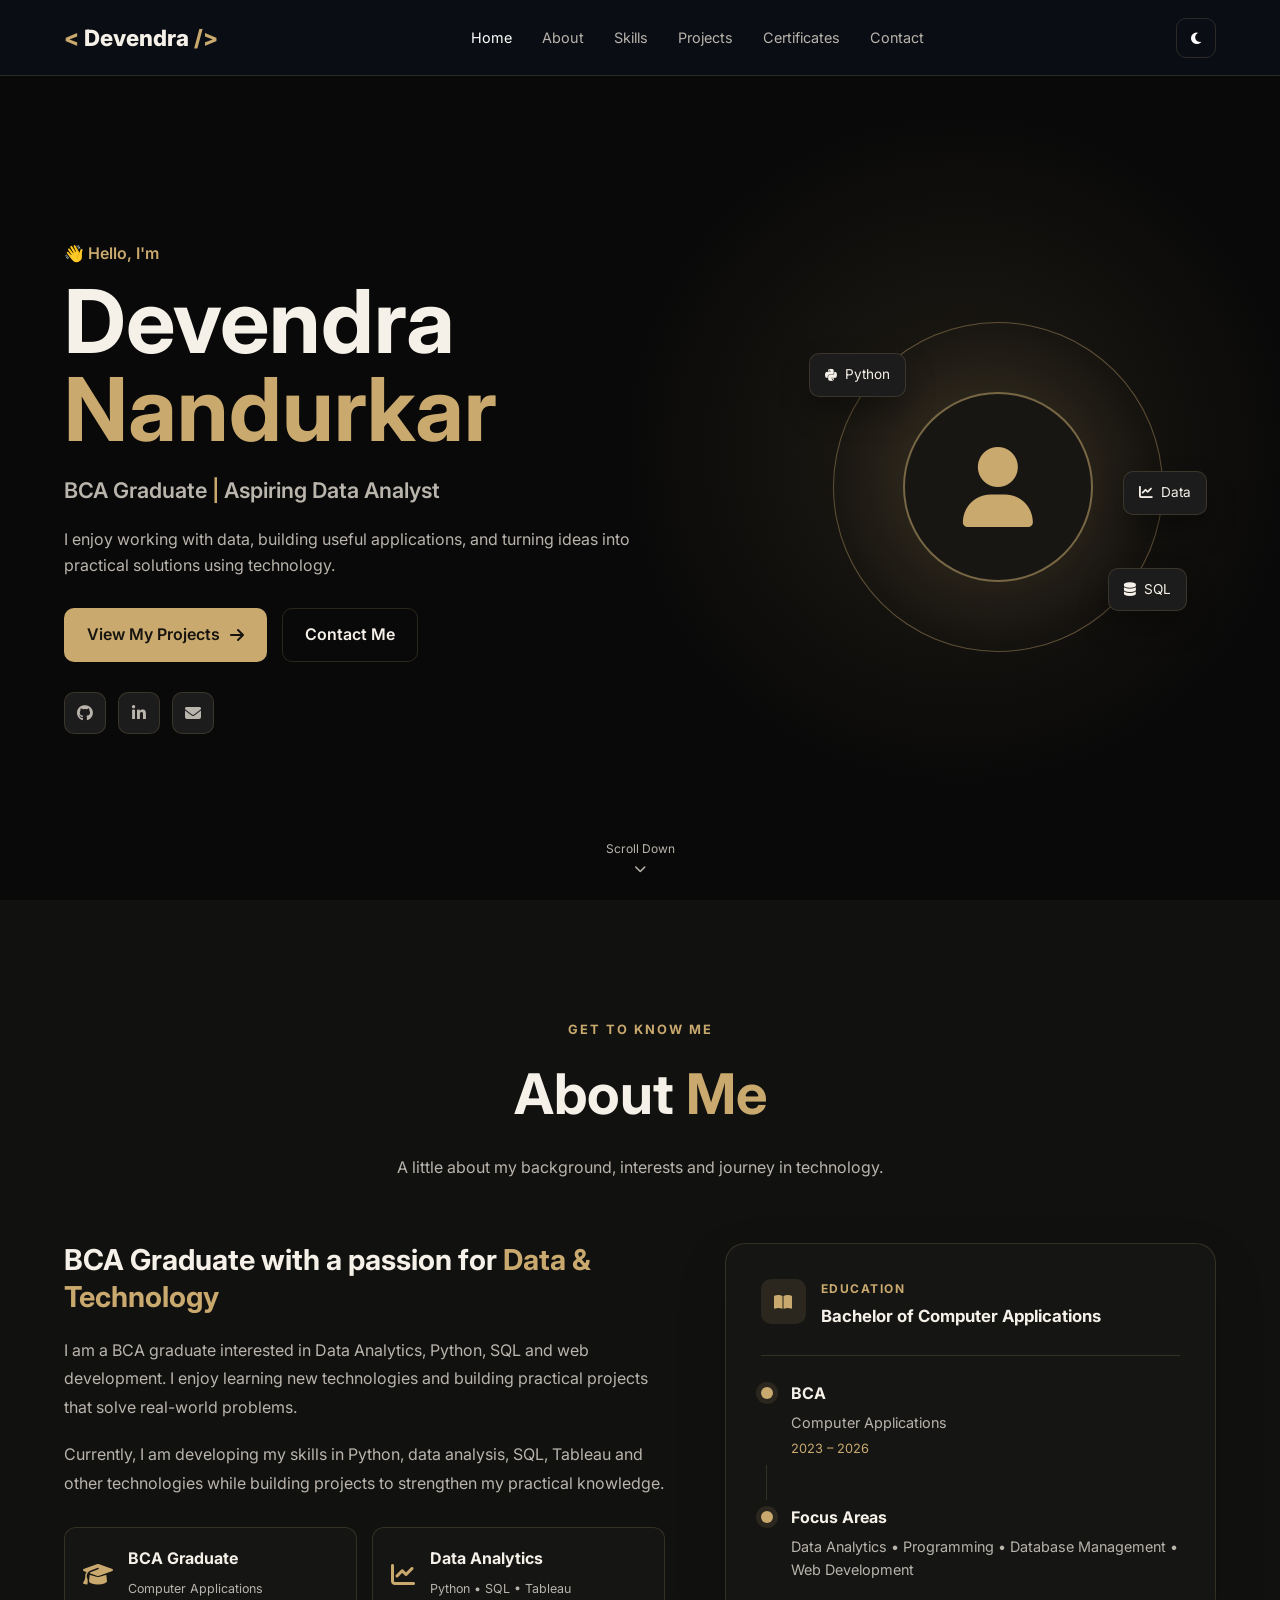
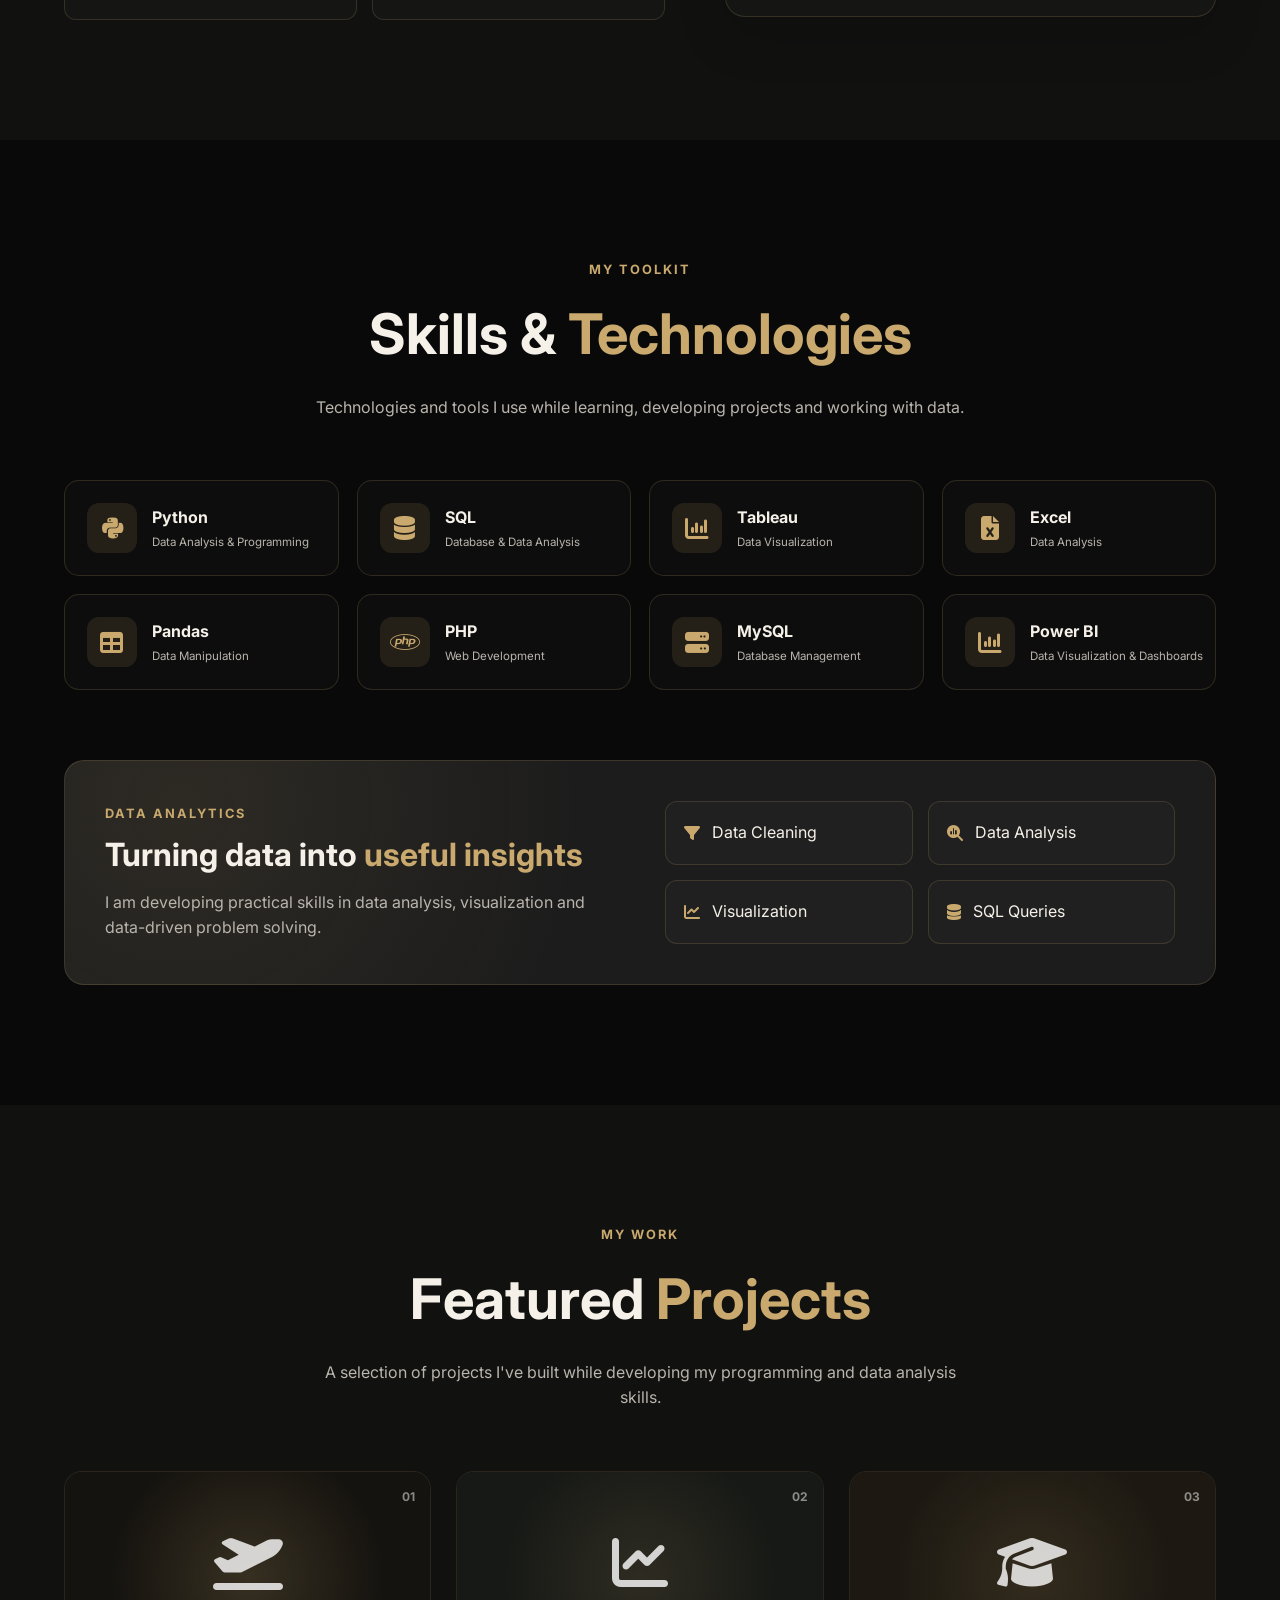
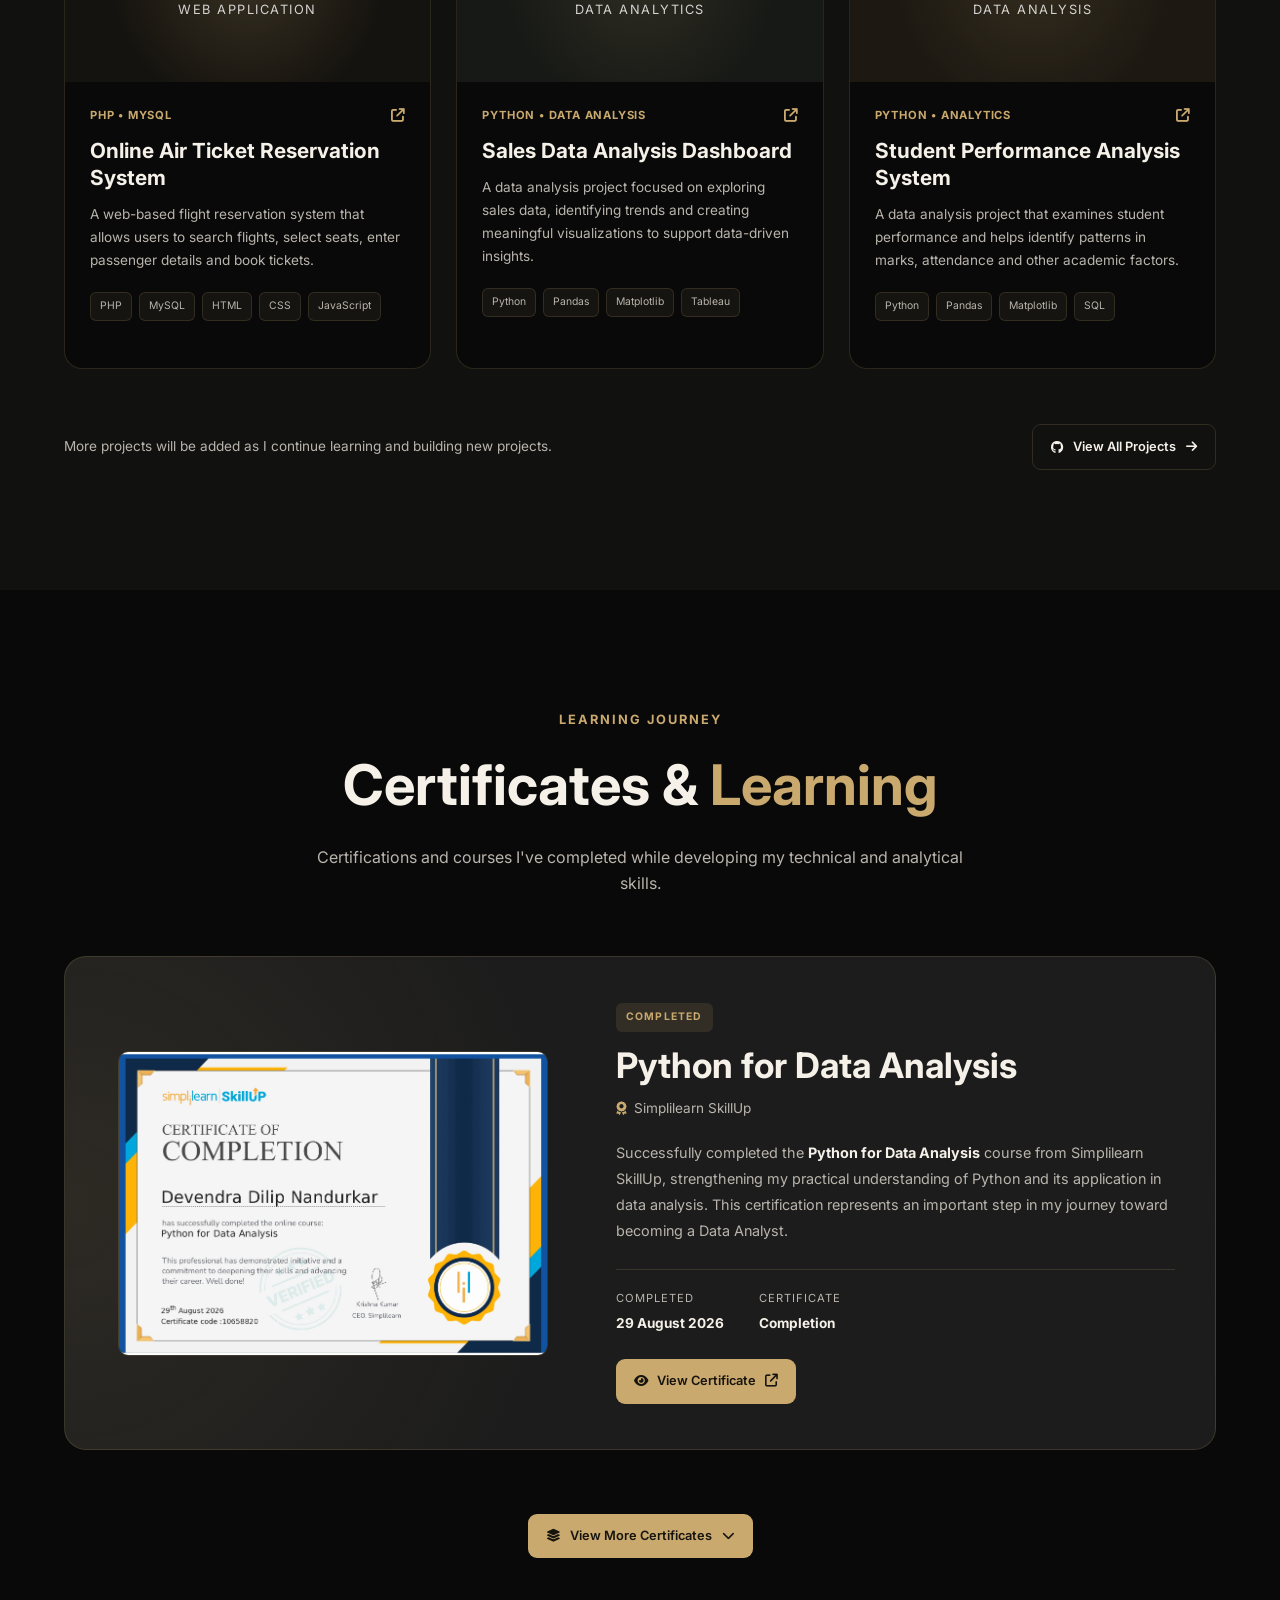
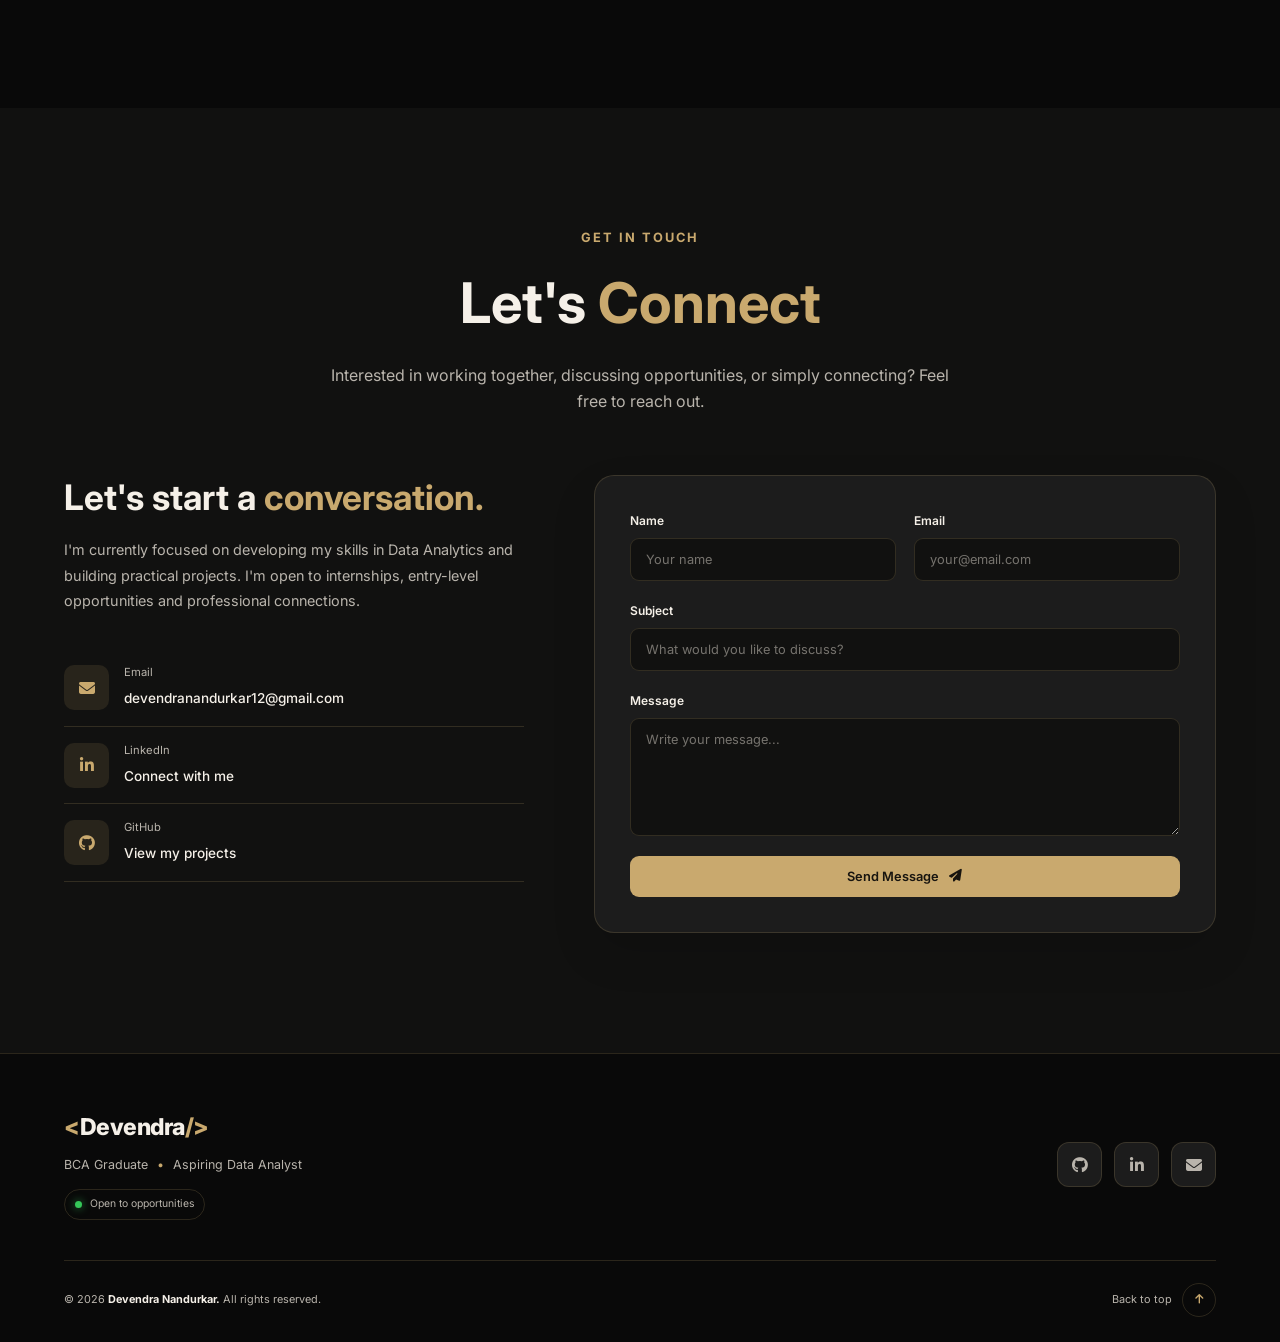
==== commit ade4e10b: "Add files via upload" ====
--- a/index.html
+++ b/index.html
@@ -930,7 +930,7 @@
 
             <!-- Contact Form -->
 
-            <div class="contact-form-wrapper">
+            <div class="contact-form-wrapper mobile-contact-container">
 
                 <form id="contactForm" class="contact-form">
 
@@ -1123,29 +1123,6 @@
     <!-- JavaScript -->
 
     <script src="script.js"></script>
- 
-<script>
-document.getElementById("contactForm").addEventListener("submit", function (e) {
-    e.preventDefault();
-
-    const name = document.getElementById("name").value;
-    const email = document.getElementById("email").value;
-    const subject = document.getElementById("subject").value;
-    const message = document.getElementById("message").value;
-
-    const body = `Name: ${name}\n${message}`;
-
-    const gmailLink =
-        "https://mail.google.com/mail/?view=cm&fs=1" +
-        "&to=devendranandurkar12@gmail.com" +
-        "&su=" + encodeURIComponent(subject) +
-        "&body=" + encodeURIComponent(body);
-
-    window.location.href = gmailLink;
-});
-</script>
-
-
 
 </body>
 
--- a/style.css
+++ b/style.css
@@ -2926,38 +2926,6 @@
     transition: color 0.25s ease;
 }
 
-/* =========================
-   NAVBAR
-========================= */
-
-.navbar {
-    background: rgba(9, 9, 9, 0.82);
-    border-bottom: 1px solid var(--border);
-}
-
-.logo span,
-.footer-logo span {
-    color: var(--primary);
-}
-
-.nav-link:hover,
-.nav-link.active {
-    color: var(--primary);
-}
-
-.icon-btn,
-.menu-btn {
-    background: var(--surface);
-    color: var(--text);
-    border-color: var(--border);
-}
-
-.icon-btn:hover,
-.menu-btn:hover {
-    color: var(--primary);
-    border-color: var(--primary);
-    background: var(--surface-hover);
-}
 
 /* =========================
    HERO
@@ -3958,8 +3926,12 @@
 
 @media screen and (max-width: 768px) {
     .navbar {
-        position: relative !important;
-        z-index: 1000 !important;
+        position: fixed !important;
+        top: 0 !important;
+        left: 0 !important;
+        right: 0 !important;
+        width: 100% !important;
+        z-index: 10000 !important;
         overflow: visible !important;
     }
 
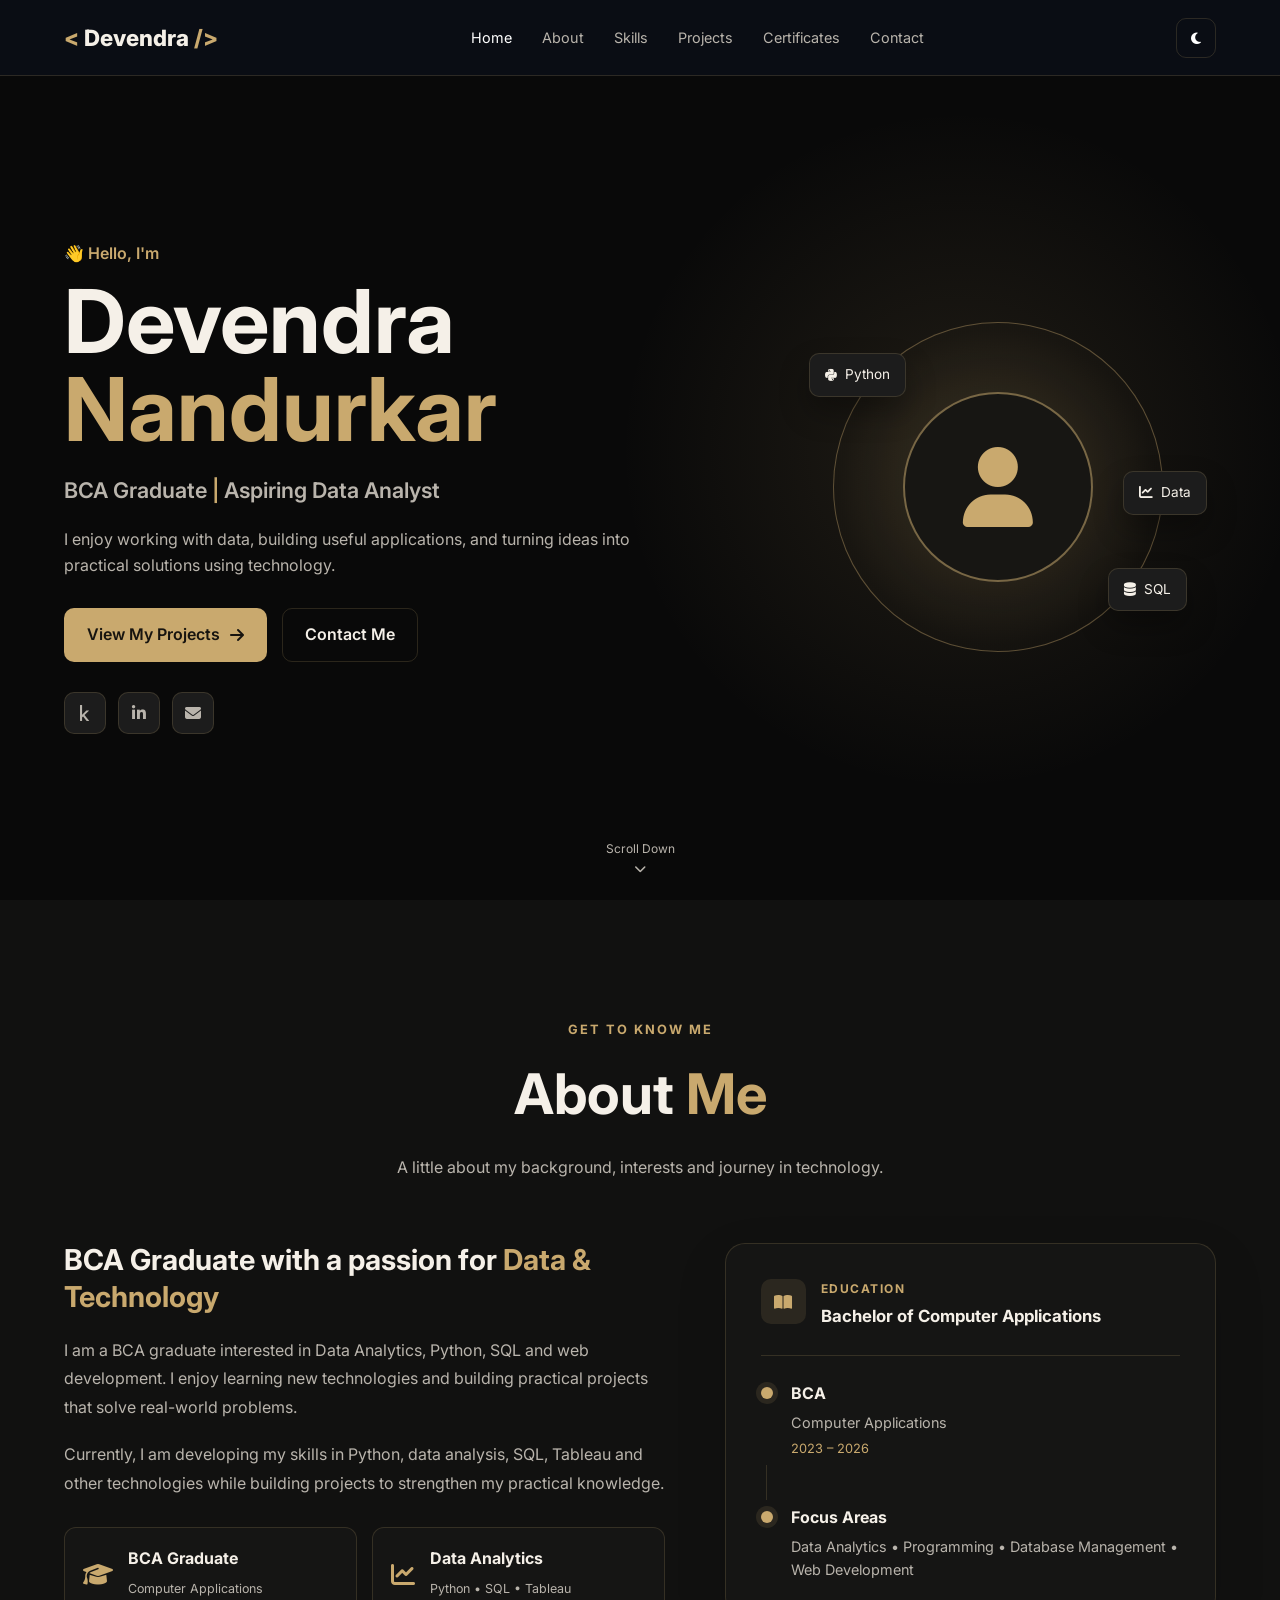
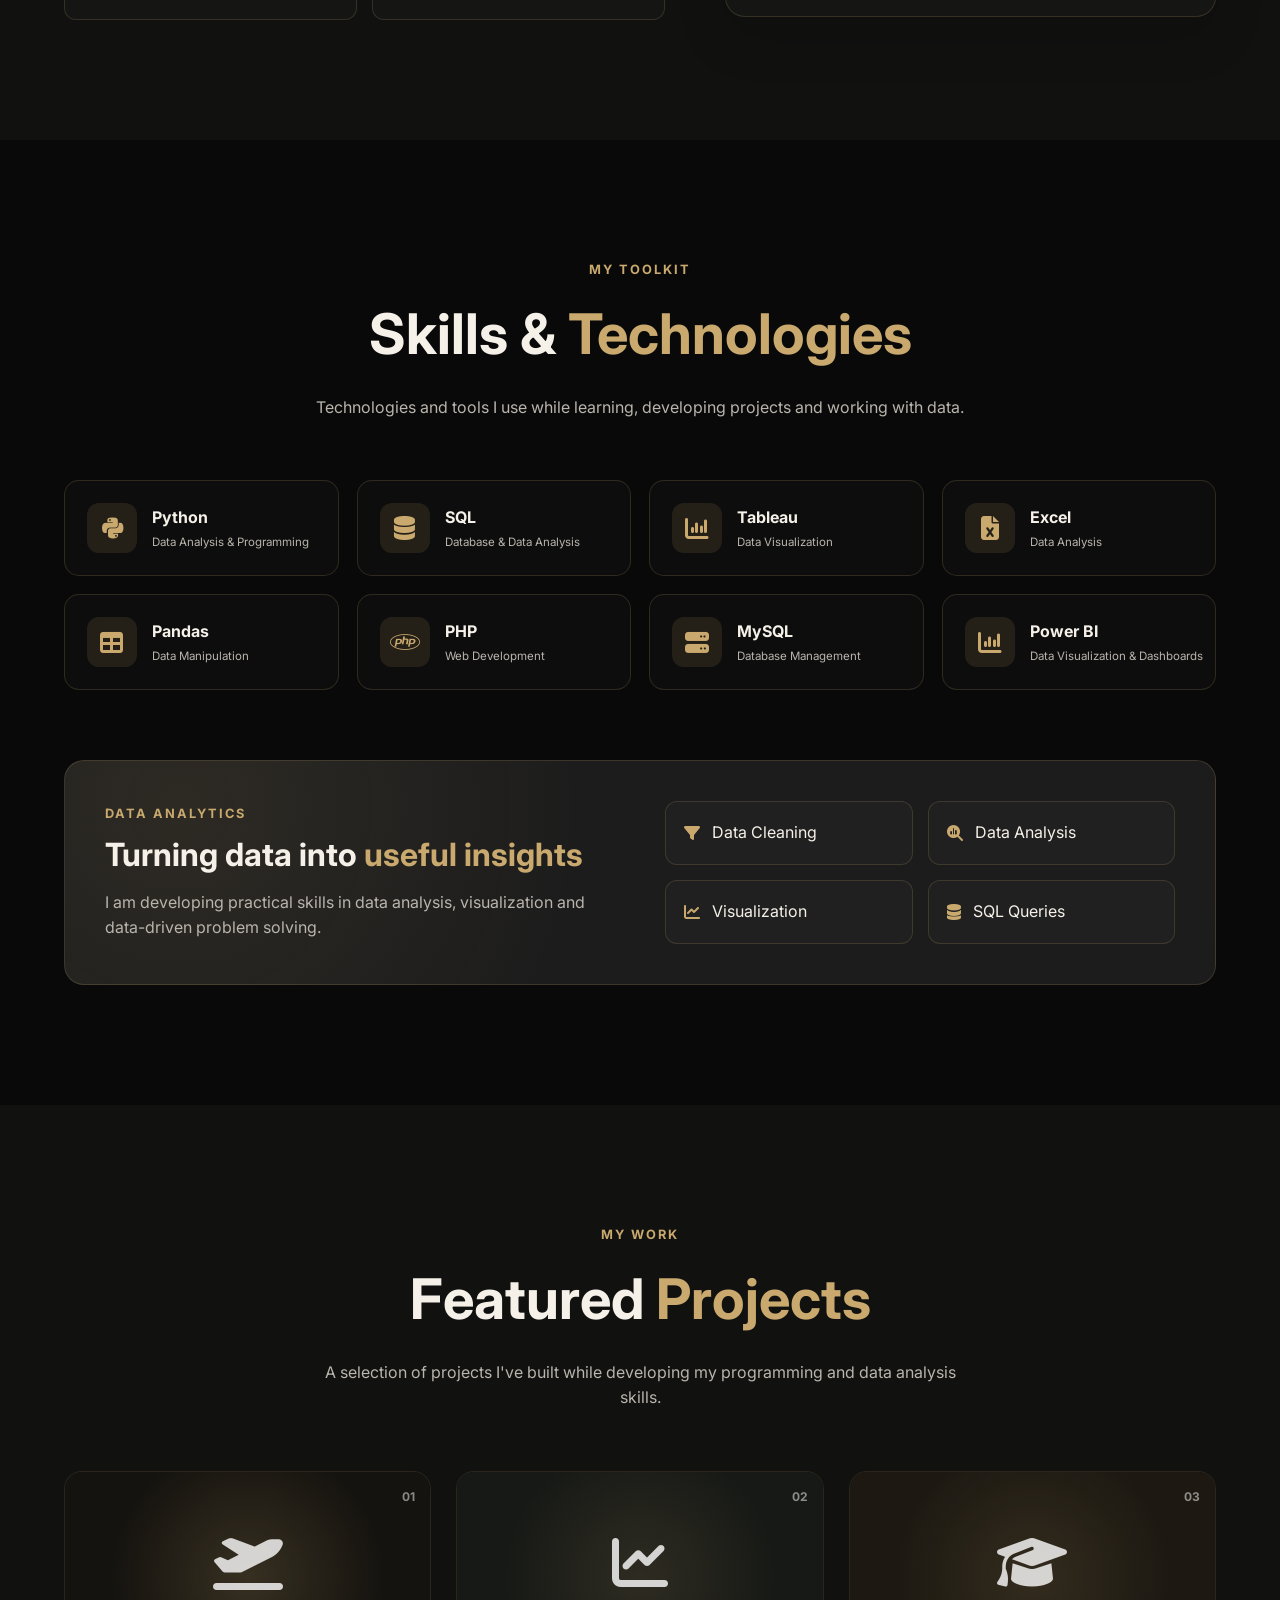
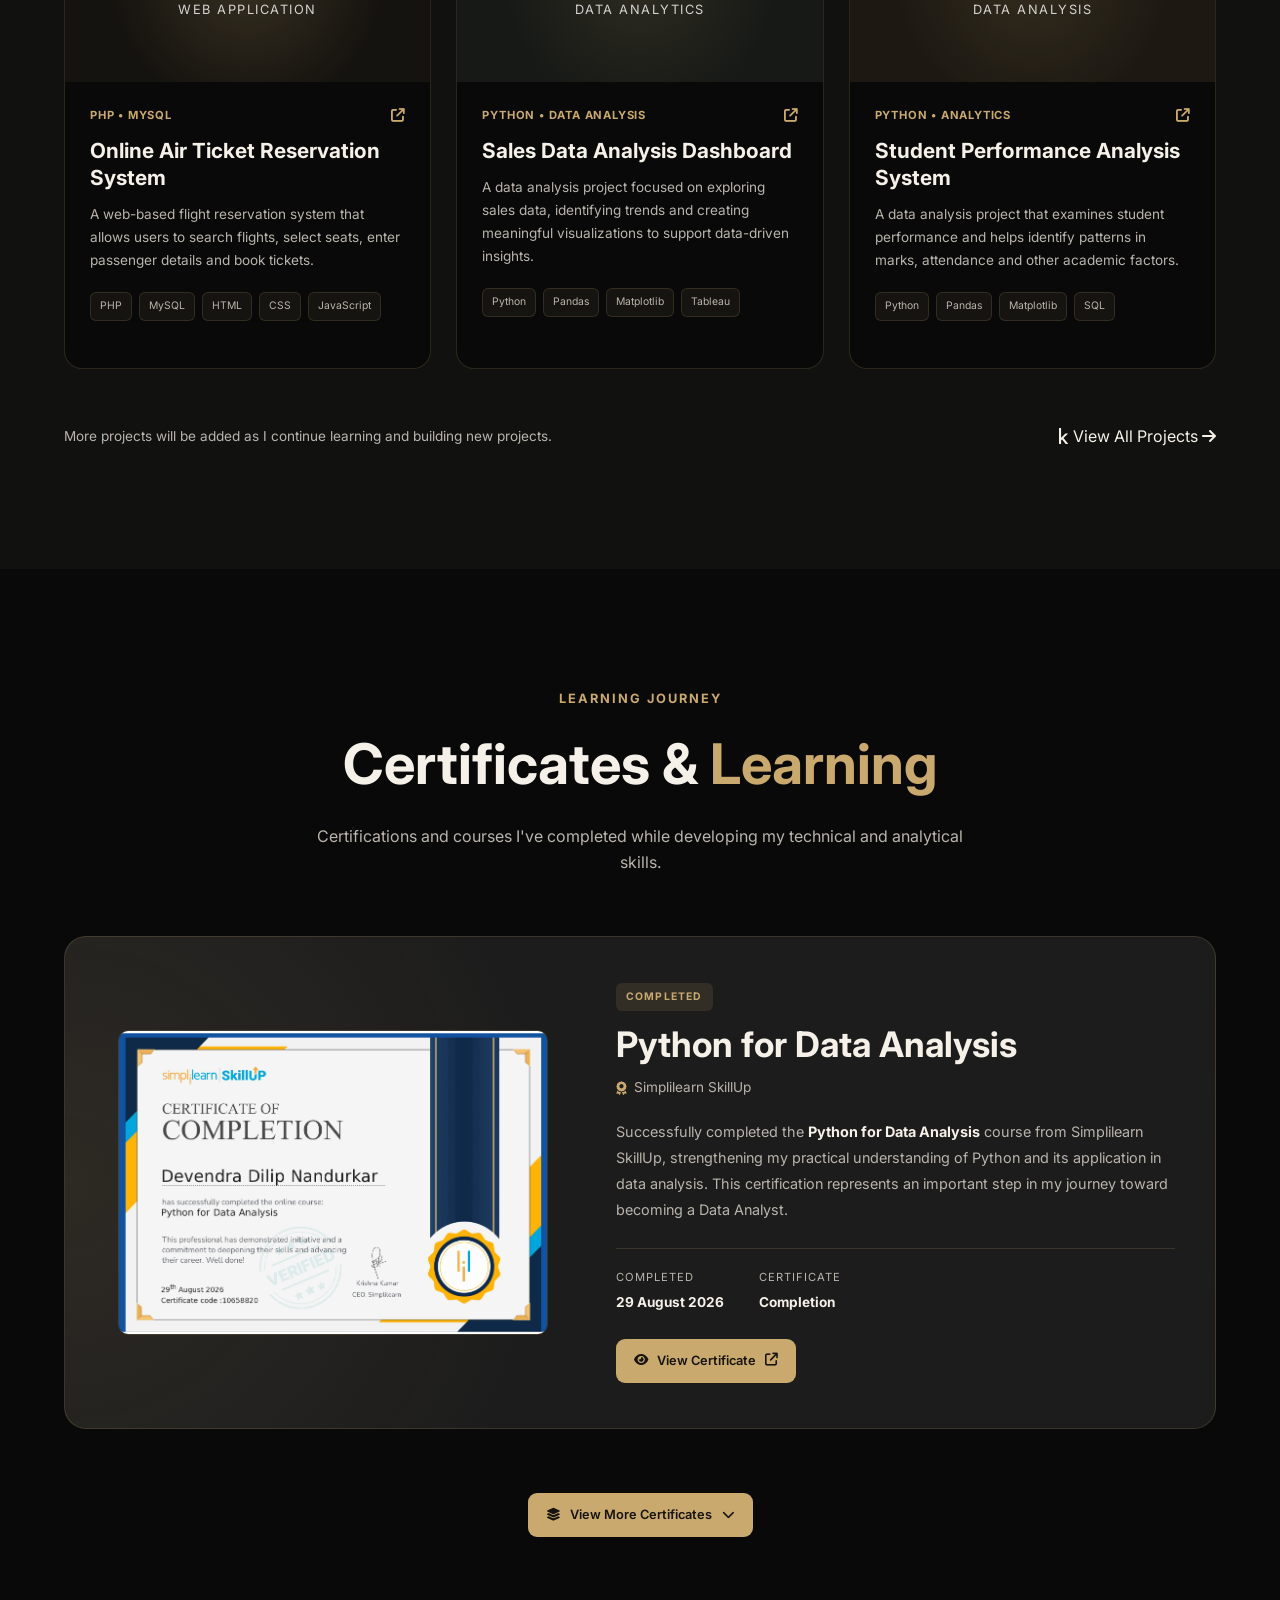
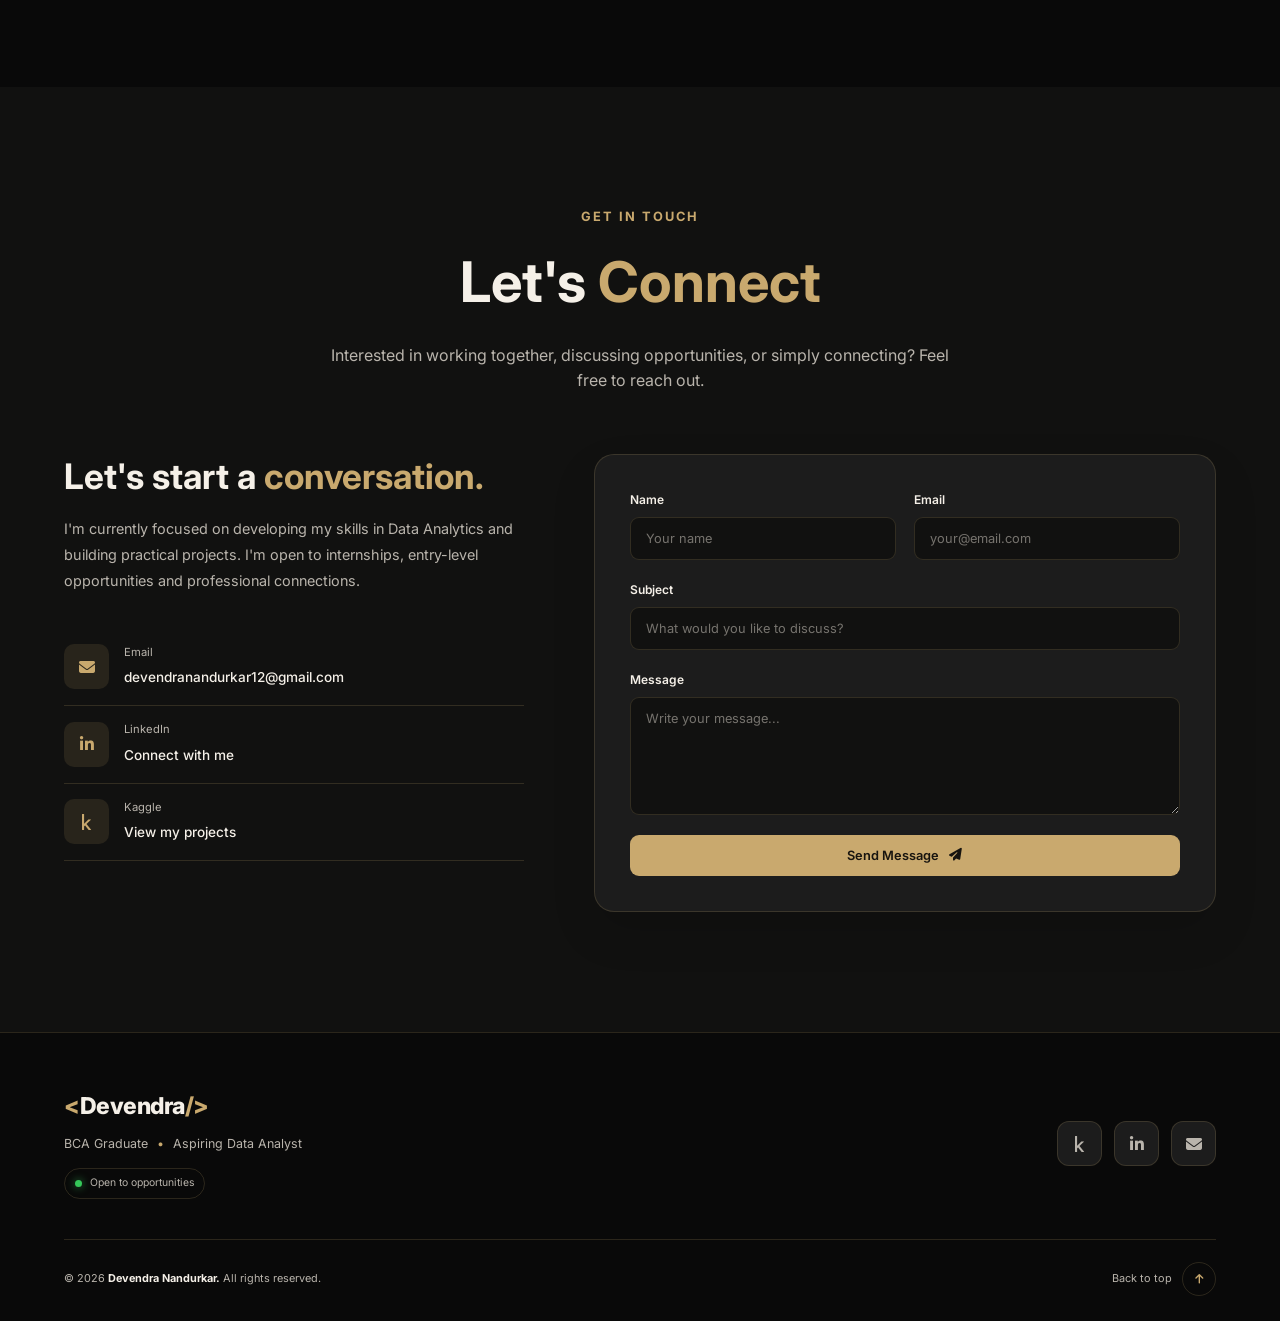
==== commit c7db12a4: "Add files via upload" ====
--- a/index.html
+++ b/index.html
@@ -102,8 +102,8 @@
 
                     <div class="hero-socials"> 
 
-                        <a href="https://github.com/devendra-Dev120" aria-label="GitHub">
-                            <i class="fa-brands fa-github"></i>
+                        <a href="https://www.kaggle.com/devendranandurkar" aria-label="Kaggle">
+                            <i class="fa-brands fa-kaggle"></i>
                         </a>
 
                         <a href="https://www.linkedin.com/in/devendra-nandurkar-193bb9244" aria-label="LinkedIn">
@@ -692,9 +692,9 @@
                 More projects will be added as I continue learning and building new projects.
             </p>
 
-            <a  href="https://github.com/devendra-Dev120?tab=repositories" class="github-all-btn">
-
-                <i class="fa-brands fa-github"></i>
+            <a  href="https://www.kaggle.com/devendranandurkar?tab=repositories" class="kaggle-all-btn">
+
+                <i class="fa-brands fa-kaggle"></i>
 
                 View All Projects
 
@@ -906,20 +906,20 @@
                 </a>
 
 
-                <!-- GitHub -->
+                <!-- Kaggle -->
 
                 <a
-                    href="https://github.com/devendra-Dev120"
+                    href="https://www.kaggle.com/devendranandurkar"
                     target="_blank"
                     class="contact-item"
                 >
 
                     <div class="contact-icon">
-                        <i class="fa-brands fa-github"></i>
+                        <i class="fa-brands fa-kaggle"></i>
                     </div>
 
                     <div>
-                        <span>GitHub</span>
+                        <span>Kaggle</span>
                         <strong>View my projects</strong>
                     </div>
 
@@ -1062,12 +1062,12 @@
             <div class="footer-socials">
 
                 <a
-                    href="https://github.com/devendra-Dev120"
+                    href="https://www.kaggle.com/devendranandurkar"
                     target="_blank"
-                    aria-label="GitHub"
-                    title="GitHub"
+                    aria-label="Kaggle"
+                    title="Kaggle"
                 >
-                    <i class="fa-brands fa-github"></i>
+                    <i class="fa-brands fa-kaggle"></i>
                 </a>
 
                 <a
--- a/style.css
+++ b/style.css
@@ -2736,16 +2736,16 @@
 
     .hero-container {
         grid-template-columns: 1fr;
-
         text-align: center;
-
         padding-top: 50px;
+        width: 100%;
     }
 
     .hero-content {
         display: flex;
         flex-direction: column;
         align-items: center;
+        width: 100%;
     }
 
     .hero-visual {
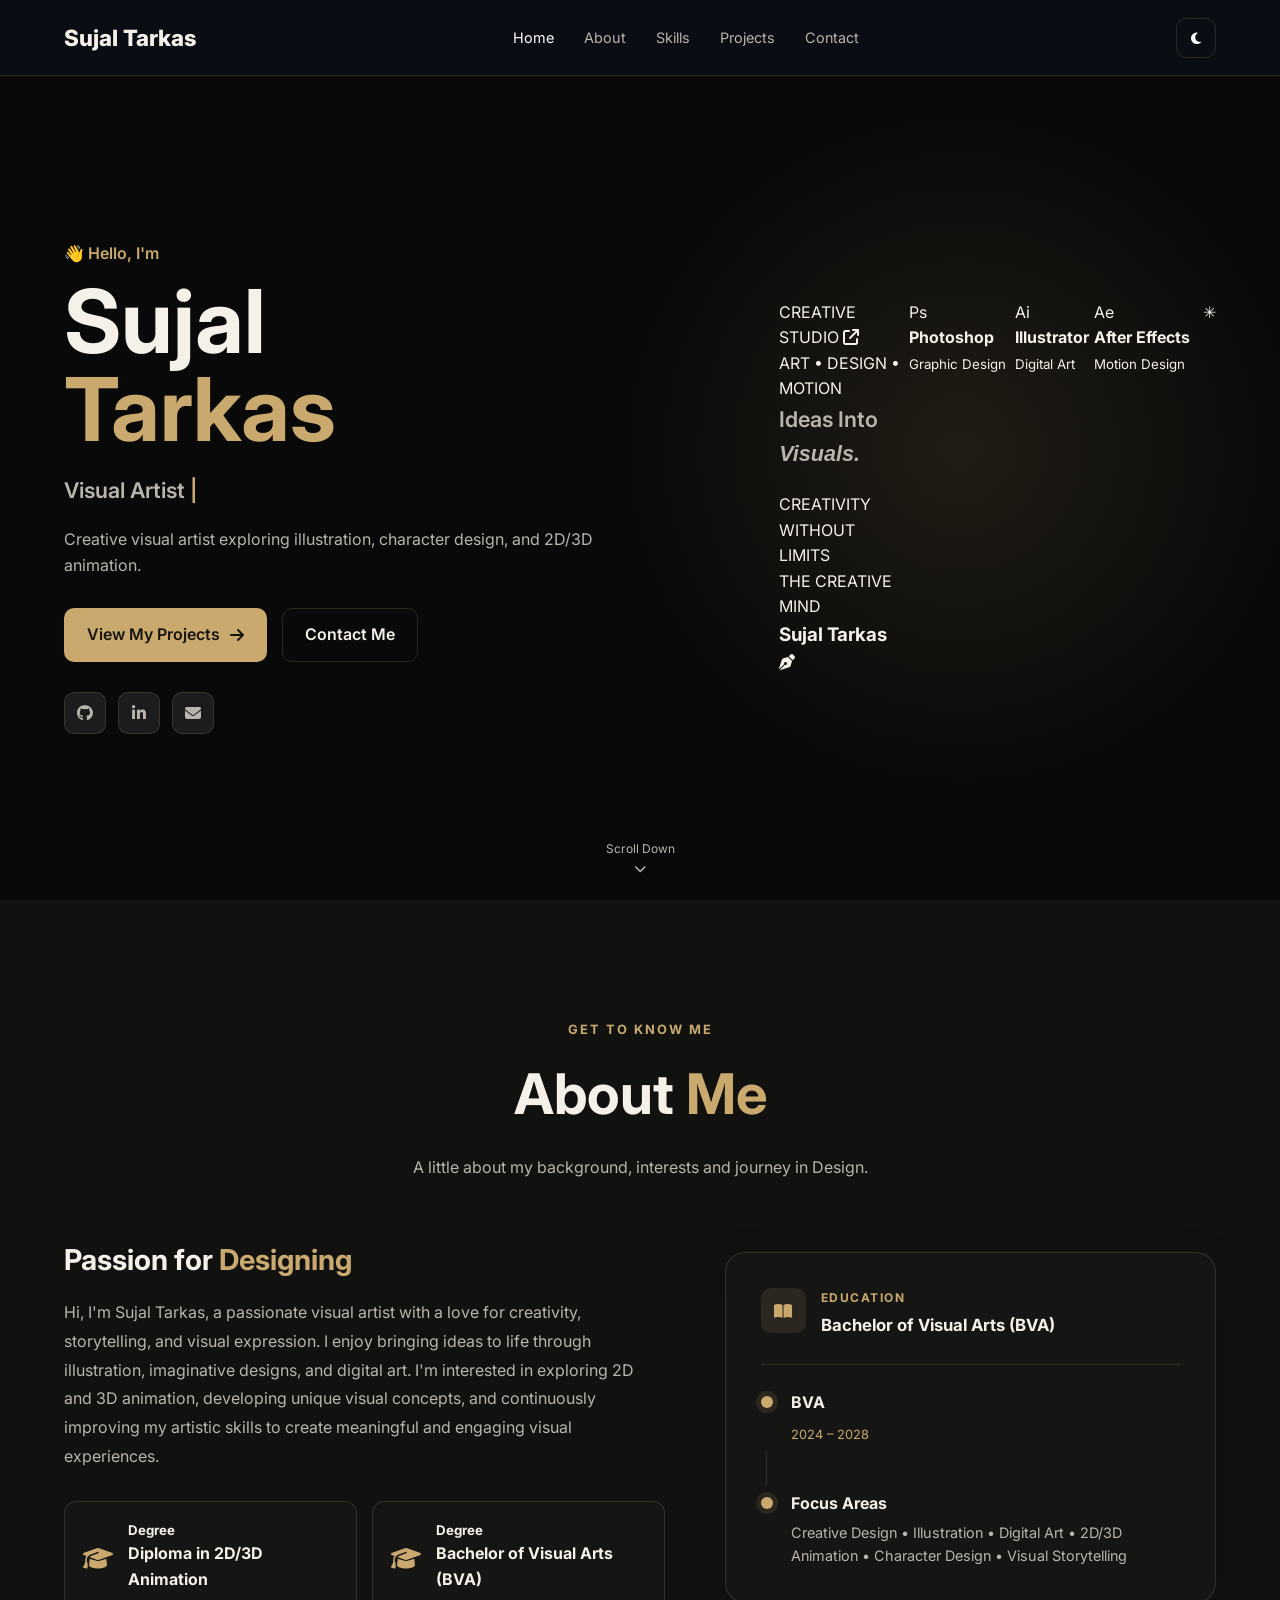
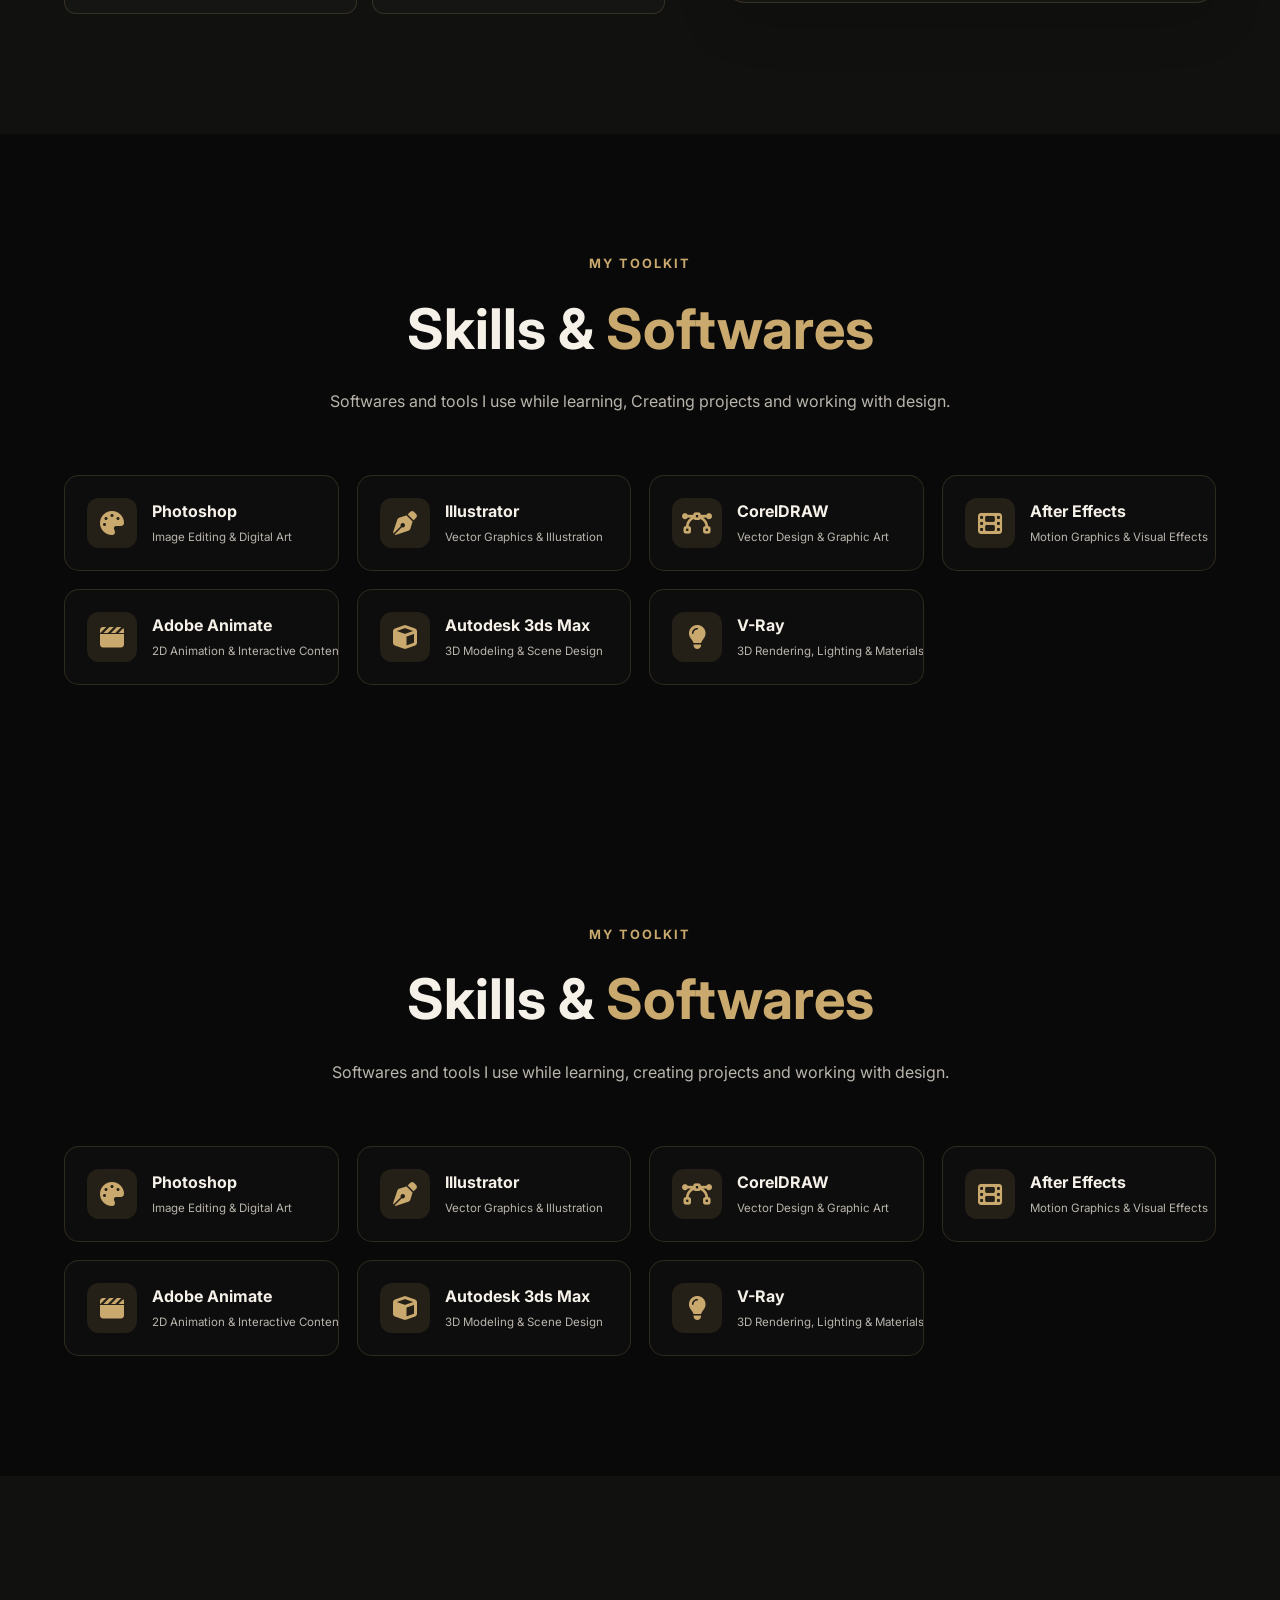
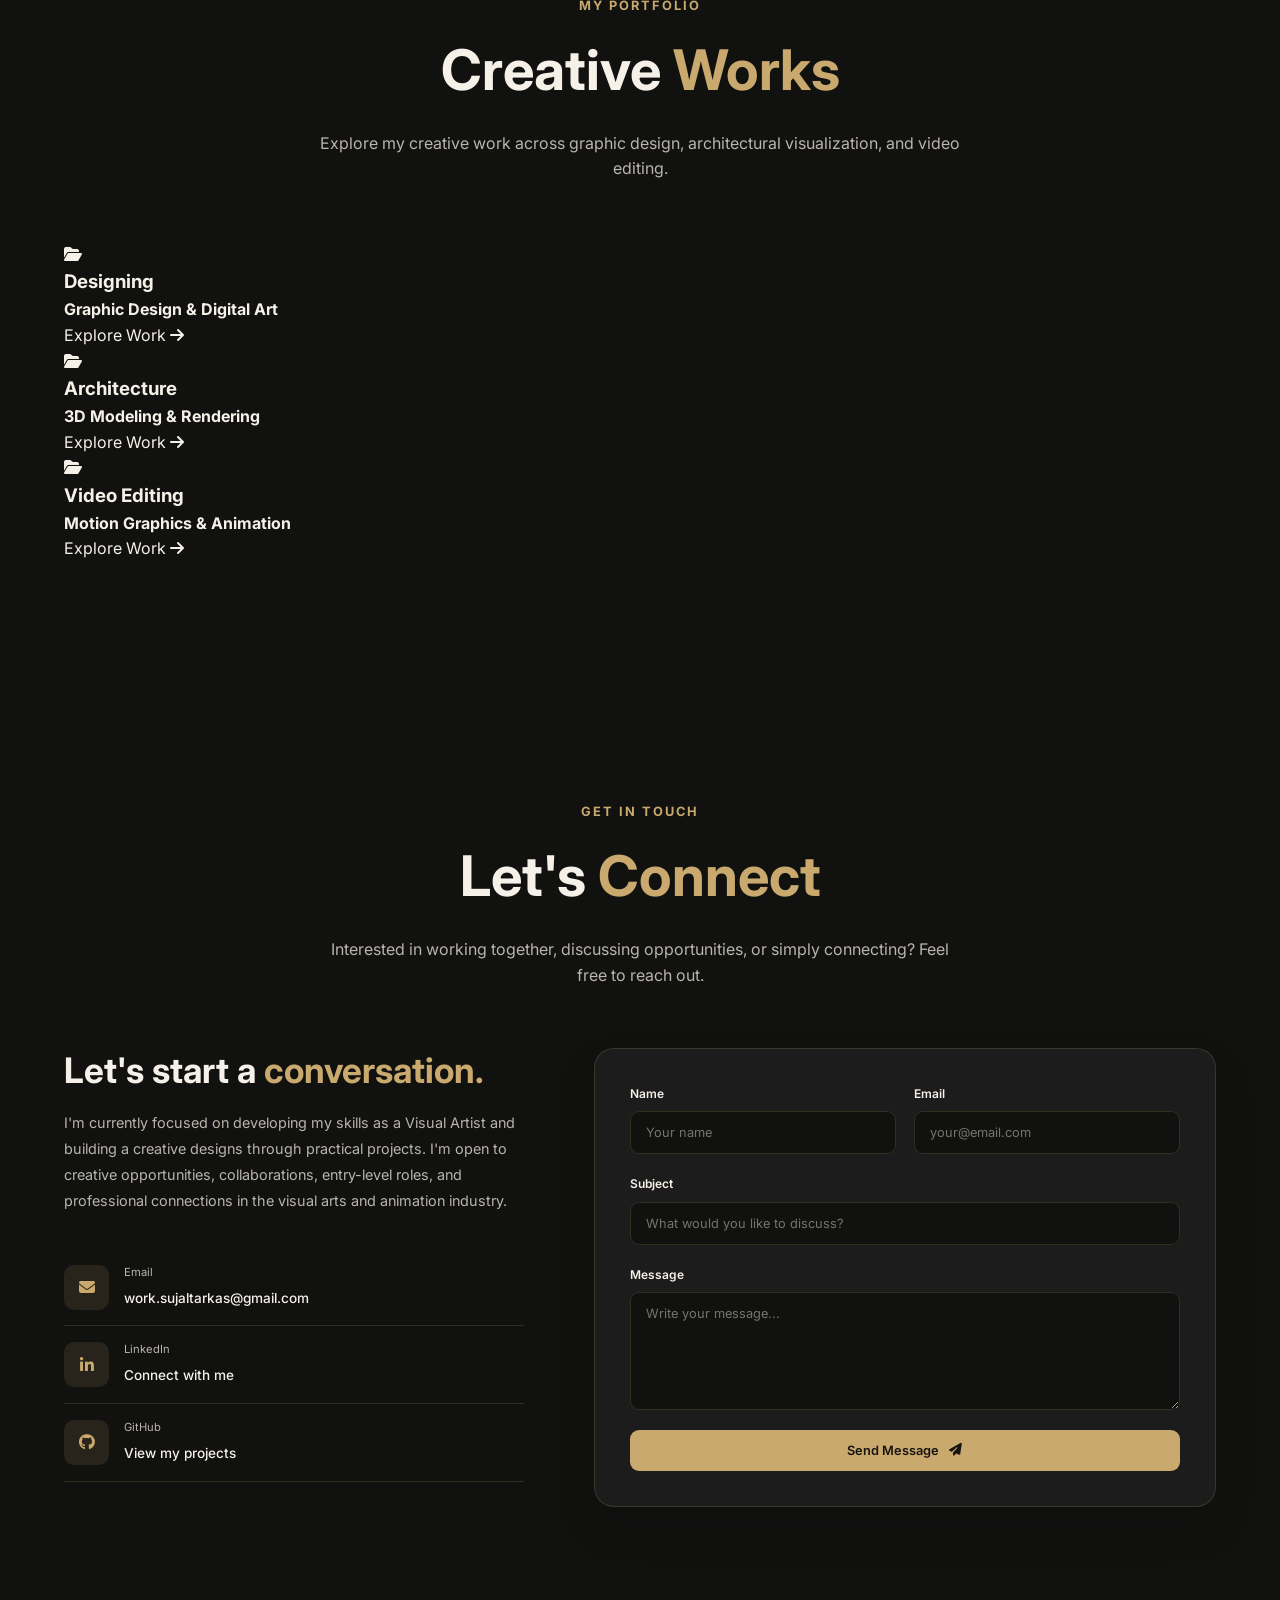
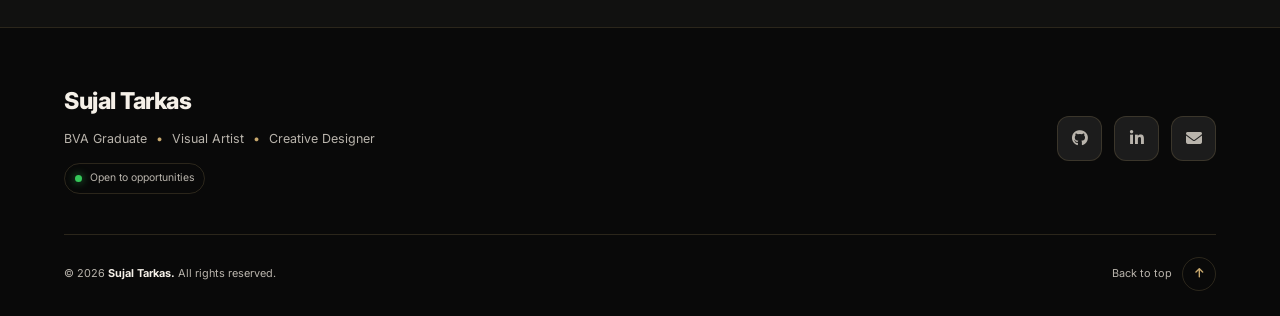
==== commit e23af853: "Add files via upload" ====
--- a/index.html
+++ b/index.html
@@ -5,7 +5,7 @@
     <meta charset="UTF-8">
     <meta name="viewport" content="width=device-width, initial-scale=1.0">
 
-    <title>Devendra Nandurkar | Portfolio</title>
+    <title>Sujal Tarkas | Portfolio</title>
 
     <link rel="stylesheet" href="style.css">
 
@@ -28,7 +28,7 @@
         <div class="container nav-container">
 
             <a href="#home" class="logo">
-                <span>&lt;</span> Devendra <span>/&gt;</span>
+                <span></span> Sujal Tarkas <span></span>
             </a>
 
             <nav class="nav-menu" id="navMenu">
@@ -37,7 +37,6 @@
                 <a href="#about" class="nav-link">About</a>
                 <a href="#skills" class="nav-link">Skills</a>
                 <a href="#projects" class="nav-link">Projects</a>
-                <a href="#certificates" class="nav-link">Certificates</a>
                 <a href="#contact" class="nav-link">Contact</a>
 
             </nav>
@@ -74,17 +73,16 @@
                     </p>
 
                     <h1>
-                        Devendra<br>
-                        <span>Nandurkar</span>
+                        Sujal<br>
+                        <span>Tarkas</span>
                     </h1>
 
                     <h2>
-                        BCA Graduate <span>|</span> Aspiring Data Analyst
+                        Visual Artist <span>|</span> 
                     </h2>
 
                     <p class="hero-description">
-                        I enjoy working with data, building useful applications,
-                        and turning ideas into practical solutions using technology.
+                       Creative visual artist exploring illustration, character design, and 2D/3D animation.
                     </p>
 
                     <div class="hero-buttons">
@@ -100,17 +98,17 @@
 
                     </div>
 
-                    <div class="hero-socials"> 
-
-                        <a href="https://www.kaggle.com/devendranandurkar" aria-label="Kaggle">
-                            <i class="fa-brands fa-kaggle"></i>
+                    <div class="hero-socials">
+
+                        <a href="https://github.com/Sujal-Tarkas" aria-label="GitHub">
+                            <i class="fa-brands fa-github"></i>
                         </a>
 
-                        <a href="https://www.linkedin.com/in/devendra-nandurkar-193bb9244" aria-label="LinkedIn">
+                        <a href="https://www.linkedin.com/in/sujal-tarkas-765305228?utm_source=share_via&utm_content=profile&utm_medium=member_android" aria-label="LinkedIn">
                             <i class="fa-brands fa-linkedin-in"></i>
                         </a>
 
-                        <a href="https://mail.google.com/mail/?view=cm&fs=1&to=devendranandurkar12@gmail.com" aria-label="Email">
+                        <a href="https://mail.google.com/mail/?view=cm&fs=1&to=work.sujaltarkas@gmail.com" aria-label="Email">
                             <i class="fa-solid fa-envelope"></i>
                         </a>
 
@@ -119,32 +117,77 @@
                 </div>
 
 
-                <div class="hero-visual">
-
-                    <div class="profile-card">
-
-                        <div class="profile-circle">
-                            <i class="fa-solid fa-user"></i>
-                        </div>
-
-                        <div class="floating-card card-python">
-                            <i class="fa-brands fa-python"></i>
-                            Python
-                        </div>
-
-                        <div class="floating-card card-sql">
-                            <i class="fa-solid fa-database"></i>
-                            SQL
-                        </div>
-
-                        <div class="floating-card card-data">
-                            <i class="fa-solid fa-chart-line"></i>
-                            Data
-                        </div>
-
-                    </div>
-
-                </div>
+<div class="hero-visual va-hero">
+
+    <div class="va-artwork-card">
+
+        <div class="va-card-top">
+            <span class="va-status-dot"></span>
+            <span>CREATIVE STUDIO</span>
+            <i class="fa-solid fa-arrow-up-right-from-square"></i>
+        </div>
+
+        <div class="va-artwork">
+
+            <div class="va-orbit va-orbit-one"></div>
+            <div class="va-orbit va-orbit-two"></div>
+
+            <div class="va-sun"></div>
+
+            <div class="va-shape va-shape-one"></div>
+            <div class="va-shape va-shape-two"></div>
+            <div class="va-shape va-shape-three"></div>
+
+            <div class="va-art-text">
+                <span>ART • DESIGN • MOTION</span>
+                <h2>Ideas Into<br><em>Visuals.</em></h2>
+                <div class="va-art-line"></div>
+                <p>CREATIVITY WITHOUT LIMITS</p>
+            </div>
+
+        </div>
+
+        <div class="va-card-bottom">
+            <div>
+                <span class="va-label">THE CREATIVE MIND</span>
+                <h3>Sujal Tarkas</h3>
+            </div>
+
+            <div class="va-artist-mark">
+                <i class="fa-solid fa-pen-nib"></i>
+            </div>
+        </div>
+
+    </div>
+
+    <div class="va-tool-badge va-tool-photoshop">
+        <span class="va-tool-icon va-ps">Ps</span>
+        <div>
+            <strong>Photoshop</strong>
+            <small>Graphic Design</small>
+        </div>
+    </div>
+
+    <div class="va-tool-badge va-tool-illustrator">
+        <span class="va-tool-icon va-ai">Ai</span>
+        <div>
+            <strong>Illustrator</strong>
+            <small>Digital Art</small>
+        </div>
+    </div>
+
+    <div class="va-tool-badge va-tool-aftereffects">
+        <span class="va-tool-icon va-ae">Ae</span>
+        <div>
+            <strong>After Effects</strong>
+            <small>Motion Design</small>
+        </div>
+    </div>
+
+    <div class="va-floating-star">✳</div>
+
+</div>
+
 
             </div>
 
@@ -168,7 +211,7 @@
             <p class="section-label">GET TO KNOW ME</p>
             <h2>About <span>Me</span></h2>
             <p>
-                A little about my background, interests and journey in technology.
+                A little about my background, interests and journey in Design.
             </p>
         </div>
 
@@ -180,22 +223,12 @@
             <div class="about-content">
 
                 <h3>
-                    BCA Graduate with a passion for
-                    <span>Data & Technology</span>
+                  Passion for
+                    <span>Designing</span>
                 </h3>
 
                 <p>
-                    I am a BCA graduate interested in Data Analytics,
-                    Python, SQL and web development. I enjoy learning
-                    new technologies and building practical projects
-                    that solve real-world problems.
-                </p>
-
-                <p>
-                    Currently, I am developing my skills in Python,
-                    data analysis, SQL, Tableau and other technologies
-                    while building projects to strengthen my practical
-                    knowledge.
+                    Hi, I'm Sujal Tarkas, a passionate visual artist with a love for creativity, storytelling, and visual expression. I enjoy bringing ideas to life through illustration, imaginative designs, and digital art. I'm interested in exploring 2D and 3D animation, developing unique visual concepts, and continuously improving my artistic skills to create meaningful and engaging visual experiences.
                 </p>
 
                 <div class="about-highlights">
@@ -203,16 +236,16 @@
                     <div class="highlight-card">
                         <i class="fa-solid fa-graduation-cap"></i>
                         <div>
-                            <strong>BCA Graduate</strong>
-                            <span>Computer Applications</span>
+                            <h5>Degree</h5>
+                            <strong><h4>Diploma in 2D/3D Animation</h4></strong>
                         </div>
                     </div>
 
                     <div class="highlight-card">
-                        <i class="fa-solid fa-chart-line"></i>
+                        <i class="fa-solid fa-graduation-cap"></i>
                         <div>
-                            <strong>Data Analytics</strong>
-                            <span>Python • SQL • Tableau</span>
+                            <h5>Degree</h5>
+                            <strong><h4>Bachelor of Visual Arts (BVA)</h4></strong>
                         </div>
                     </div>
 
@@ -231,7 +264,7 @@
 
                     <div>
                         <p>EDUCATION</p>
-                        <h3>Bachelor of Computer Applications</h3>
+                        <h3>Bachelor of Visual Arts (BVA)</h3>
                     </div>
 
                 </div>
@@ -244,9 +277,8 @@
                         <div class="timeline-dot"></div>
 
                         <div>
-                            <h4>BCA</h4>
-                            <p>Computer Applications</p>
-                            <span>2023 – 2026</span>
+                            <h4>BVA</h4>
+                            <span>2024 – 2028</span>
                         </div>
 
                     </div>
@@ -260,8 +292,7 @@
                         <div>
                             <h4>Focus Areas</h4>
                             <p>
-                                Data Analytics • Programming •
-                                Database Management • Web Development
+                                Creative Design • Illustration • Digital Art • 2D/3D Animation • Character Design • Visual Storytelling 
                             </p>
                         </div>
 
@@ -285,549 +316,243 @@
 
         <div class="section-heading">
             <p class="section-label">MY TOOLKIT</p>
-            <h2>Skills & <span>Technologies</span></h2>
+            <h2>Skills & <span>Softwares</span></h2>
             <p>
-                Technologies and tools I use while learning, developing
-                projects and working with data.
+                Softwares and tools I use while learning, Creating
+                projects and working with design.
             </p>
         </div>
 
+<div class="skills-grid">
+
+    <!-- Photoshop -->
+    <div class="skill-card">
+        <div class="skill-icon python-icon">
+            <i class="fa-solid fa-palette"></i>
+        </div>
+
+        <div class="skill-info">
+            <h3>Photoshop</h3>
+            <p>Image Editing & Digital Art</p>
+        </div>
+
+    </div>
+
+    <!-- Illustrator -->
+    <div class="skill-card">
+        <div class="skill-icon sql-icon">
+            <i class="fa-solid fa-pen-nib"></i>
+        </div>
+
+        <div class="skill-info">
+            <h3>Illustrator</h3>
+            <p>Vector Graphics & Illustration</p>
+        </div>
+
+    </div>
+
+    <!-- CorelDRAW -->
+    <div class="skill-card">
+        <div class="skill-icon tableau-icon">
+            <i class="fa-solid fa-bezier-curve"></i>
+        </div>
+
+        <div class="skill-info">
+            <h3>CorelDRAW</h3>
+            <p>Vector Design & Graphic Art</p>
+        </div>
+
+    </div>
+
+    <!-- After Effects -->
+    <div class="skill-card">
+        <div class="skill-icon excel-icon">
+            <i class="fa-solid fa-film"></i>
+        </div>
+
+        <div class="skill-info">
+            <h3>After Effects</h3>
+            <p>Motion Graphics & Visual Effects</p>
+        </div>
+
+    </div>
+
+    <!-- Adobe Animate -->
+    <div class="skill-card">
+        <div class="skill-icon pandas-icon">
+            <i class="fa-solid fa-clapperboard"></i>
+        </div>
+
+        <div class="skill-info">
+            <h3>Adobe Animate</h3>
+            <p>2D Animation & Interactive Content</p>
+        </div>
+
+    </div>
+
+    <!-- Autodesk 3ds Max -->
+    <div class="skill-card">
+        <div class="skill-icon php-icon">
+            <i class="fa-solid fa-cube"></i>
+        </div>
+
+        <div class="skill-info">
+            <h3>Autodesk 3ds Max</h3>
+            <p>3D Modeling & Scene Design</p>
+        </div>
+
+    </div>
+
+    <!-- V-Ray -->
+    <div class="skill-card">
+        <div class="skill-icon mysql-icon">
+            <i class="fa-solid fa-lightbulb"></i>
+        </div>
+
+        <div class="skill-info">
+            <h3>V-Ray</h3>
+            <p>3D Rendering, Lighting & Materials</p>
+        </div>
+
+    </div>
+
+</div>
+
+
+    </div>
+
+</section>
+
+<!-- MOBILE-ONLY SKILLS SECTION -->
+<section id="skills-mobile" class="skills-section mobile-skills-section">
+    <div class="container">
+
+        <div class="section-heading">
+            <p class="section-label">MY TOOLKIT</p>
+            <h2>Skills &amp; <span>Softwares</span></h2>
+            <p>Softwares and tools I use while learning, creating projects and working with design.</p>
+        </div>
 
         <div class="skills-grid">
 
-            <!-- Python -->
-
             <div class="skill-card">
-                <div class="skill-icon python-icon">
-                    <i class="fa-brands fa-python"></i>
-                </div>
-
+                <div class="skill-icon"><i class="fa-solid fa-palette"></i></div>
                 <div class="skill-info">
-                    <h3>Python</h3>
-                    <p>Data Analysis & Programming</p>
-                </div>
-
-                <span class="skill-level">Learning</span>
-            </div>
-
-
-            <!-- SQL -->
+                    <h3>Photoshop</h3>
+                    <p>Image Editing &amp; Digital Art</p>
+                </div>
+            </div>
 
             <div class="skill-card">
-                <div class="skill-icon sql-icon">
-                    <i class="fa-solid fa-database"></i>
-                </div>
-
+                <div class="skill-icon"><i class="fa-solid fa-pen-nib"></i></div>
                 <div class="skill-info">
-                    <h3>SQL</h3>
-                    <p>Database & Data Analysis</p>
-                </div>
-
-                <span class="skill-level">Intermediate</span>
-            </div>
-
-
-            <!-- Tableau -->
+                    <h3>Illustrator</h3>
+                    <p>Vector Graphics &amp; Illustration</p>
+                </div>
+            </div>
 
             <div class="skill-card">
-                <div class="skill-icon tableau-icon">
-                    <i class="fa-solid fa-chart-column"></i>
-                </div>
-
+                <div class="skill-icon"><i class="fa-solid fa-bezier-curve"></i></div>
                 <div class="skill-info">
-                    <h3>Tableau</h3>
-                    <p>Data Visualization</p>
-                </div>
-
-                <span class="skill-level">Intermediate</span>
-            </div>
-
-
-            <!-- Excel -->
+                    <h3>CorelDRAW</h3>
+                    <p>Vector Design &amp; Graphic Art</p>
+                </div>
+            </div>
 
             <div class="skill-card">
-                <div class="skill-icon excel-icon">
-                    <i class="fa-solid fa-file-excel"></i>
-                </div>
-
+                <div class="skill-icon"><i class="fa-solid fa-film"></i></div>
                 <div class="skill-info">
-                    <h3>Excel</h3>
-                    <p>Data Analysis</p>
-                </div>
-
-                <span class="skill-level">Intermediate</span>
-            </div>
-
-
-            <!-- Pandas -->
+                    <h3>After Effects</h3>
+                    <p>Motion Graphics &amp; Visual Effects</p>
+                </div>
+            </div>
 
             <div class="skill-card">
-                <div class="skill-icon pandas-icon">
-                    <i class="fa-solid fa-table"></i>
-                </div>
-
+                <div class="skill-icon"><i class="fa-solid fa-clapperboard"></i></div>
                 <div class="skill-info">
-                    <h3>Pandas</h3>
-                    <p>Data Manipulation</p>
-                </div>
-
-                <span class="skill-level">Learning</span>
-            </div>
-
-
-            <!-- PHP -->
+                    <h3>Adobe Animate</h3>
+                    <p>2D Animation &amp; Interactive Content</p>
+                </div>
+            </div>
 
             <div class="skill-card">
-                <div class="skill-icon php-icon">
-                    <i class="fa-brands fa-php"></i>
-                </div>
-
+                <div class="skill-icon"><i class="fa-solid fa-cube"></i></div>
                 <div class="skill-info">
-                    <h3>PHP</h3>
-                    <p>Web Development</p>
-                </div>
-
-                <span class="skill-level">Intermediate</span>
-            </div>
-
-
-            <!-- MySQL -->
+                    <h3>Autodesk 3ds Max</h3>
+                    <p>3D Modeling &amp; Scene Design</p>
+                </div>
+            </div>
 
             <div class="skill-card">
-                <div class="skill-icon mysql-icon">
-                    <i class="fa-solid fa-server"></i>
-                </div>
-
+                <div class="skill-icon"><i class="fa-solid fa-lightbulb"></i></div>
                 <div class="skill-info">
-                    <h3>MySQL</h3>
-                    <p>Database Management</p>
-                </div>
-
-                <span class="skill-level">Intermediate</span>
-            </div>
-
-
-            
-<!-- Power BI -->
-
-<div class="skill-card">
-    <div class="skill-icon powerbi-icon">
-        <i class="fa-solid fa-chart-column"></i>
-    </div>
-
-    <div class="skill-info">
-        <h3>Power BI</h3>
-        <p>Data Visualization & Dashboards</p>
-    </div>
-
-    <span class="skill-level">Learning</span>
+                    <h3>V-Ray</h3>
+                    <p>3D Rendering, Lighting &amp; Materials</p>
+                </div>
+            </div>
+
+        </div>
+    </div>
+</section>
+
+
+        <!-- ================= PROJECTS ================= -->
+
+<section id="projects" class="projects-section">
+    <div class="container">
+
+        <div class="section-heading">
+            <p class="section-label">MY PORTFOLIO</p>
+            <h2>Creative <span>Works</span></h2>
+            <p>
+                Explore my creative work across graphic design,
+                architectural visualization, and video editing.
+            </p>
+        </div>
+
+<!-- PROJECT FOLDERS -->
+<div class="creative-folders">
+
+    <a href="designing.html" class="creative-folder">
+        <div class="folder-icon">
+            <i class="fa-solid fa-folder-open"></i>
+        </div>
+        <h3>Designing</h3>
+        <p><strong>Graphic Design &amp; Digital Art</strong></p>
+        <span class="folder-link">
+            Explore Work
+            <i class="fa-solid fa-arrow-right"></i>
+        </span>
+    </a>
+
+    <a href="architecture.html" class="creative-folder">
+        <div class="folder-icon">
+            <i class="fa-solid fa-folder-open"></i>
+        </div>
+        <h3>Architecture</h3>
+        <p><strong>3D Modeling &amp; Rendering</strong></p>
+        <span class="folder-link">
+            Explore Work
+            <i class="fa-solid fa-arrow-right"></i>
+        </span>
+    </a>
+
+    <a href="video-editing.html" class="creative-folder">
+        <div class="folder-icon">
+            <i class="fa-solid fa-folder-open"></i>
+        </div>
+        <h3>Video Editing</h3>
+        <p><strong>Motion Graphics &amp; Animation</strong></p>
+        <span class="folder-link">
+            Explore Work
+            <i class="fa-solid fa-arrow-right"></i>
+        </span>
+    </a>
+
 </div>
 
-        </div>
-
-
-        <!-- Analytics Toolkit -->
-
-        <div class="analytics-toolkit">
-
-            <div class="toolkit-content">
-
-                <p class="section-label">DATA ANALYTICS</p>
-
-                <h3>
-                    Turning data into
-                    <span>useful insights</span>
-                </h3>
-
-                <p>
-                    I am developing practical skills in data analysis,
-                    visualization and data-driven problem solving.
-                </p>
-
-            </div>
-
-
-            <div class="toolkit-items">
-
-                <div class="tool-item">
-                    <i class="fa-solid fa-filter"></i>
-                    <span>Data Cleaning</span>
-                </div>
-
-                <div class="tool-item">
-                    <i class="fa-solid fa-magnifying-glass-chart"></i>
-                    <span>Data Analysis</span>
-                </div>
-
-                <div class="tool-item">
-                    <i class="fa-solid fa-chart-line"></i>
-                    <span>Visualization</span>
-                </div>
-
-                <div class="tool-item">
-                    <i class="fa-solid fa-database"></i>
-                    <span>SQL Queries</span>
-                </div>
-
-            </div>
-
-        </div>
-
-    </div>
-
-</section>
-
-        <!-- ================= PROJECTS ================= -->
-
-<section id="projects" class="projects-section">
-
-    <div class="container">
-
-        <div class="section-heading">
-            <p class="section-label">MY WORK</p>
-
-            <h2>Featured <span>Projects</span></h2>
-
-            <p>
-                A selection of projects I've built while developing
-                my programming and data analysis skills.
-            </p>
-        </div>
-
-
-        <div class="projects-grid">
-
-
-            <!-- ================= PROJECT 1 ================= -->
-
-            <article class="project-card" onclick="window.location.href='projects/air-ticket.html';">
-
-                <div class="project-image air-ticket">
-
-                    <div class="project-image-content">
-                        <i class="fa-solid fa-plane-departure"></i>
-                        <span>Web Application</span>
-                    </div>
-
-                    <div class="project-number">
-                        01
-                    </div>
-
-                </div>
-
-
-                <div class="project-content">
-
-                    <div class="project-top">
-
-                        <span class="project-category">
-                            PHP • MySQL
-                        </span>
-
-                        <i class="fa-solid fa-arrow-up-right-from-square project-arrow"></i>
-
-                    </div>
-
-
-                    <h3>
-                        Online Air Ticket
-                        Reservation System
-                    </h3>
-
-
-                    <p>
-                        A web-based flight reservation system that allows
-                        users to search flights, select seats, enter passenger
-                        details and book tickets.
-                    </p>
-
-
-                    <div class="project-tech">
-
-                        <span>PHP</span>
-                        <span>MySQL</span>
-                        <span>HTML</span>
-                        <span>CSS</span>
-                        <span>JavaScript</span>
-
-                    </div>
-
-                </div>
-
-            </article>
-
-
-
-            <!-- ================= PROJECT 2 ================= -->
-
-            <article class="project-card" onclick="window.location.href='projects/sales-analysis.html';">
-
-                <div class="project-image sales-dashboard">
-
-                    <div class="project-image-content">
-
-                        <i class="fa-solid fa-chart-line"></i>
-
-                        <span>Data Analytics</span>
-
-                    </div>
-
-                    <div class="project-number">
-                        02
-                    </div>
-
-                </div>
-
-
-                <div class="project-content">
-
-                    <div class="project-top">
-
-                        <span class="project-category">
-                            Python • Data Analysis
-                        </span>
-
-                        <i class="fa-solid fa-arrow-up-right-from-square project-arrow"></i>
-
-                    </div>
-
-
-                    <h3>
-                        Sales Data Analysis
-                        Dashboard
-                    </h3>
-
-
-                    <p>
-                        A data analysis project focused on exploring sales
-                        data, identifying trends and creating meaningful
-                        visualizations to support data-driven insights.
-                    </p>
-
-
-                    <div class="project-tech">
-
-                        <span>Python</span>
-                        <span>Pandas</span>
-                        <span>Matplotlib</span>
-                        <span>Tableau</span>
-
-                    </div>
-
-                </div>
-
-            </article>
-
-
-
-            <!-- ================= PROJECT 3 ================= -->
-
-            <article class="project-card" onclick="window.location.href='projects/student-analysis.html';">
-
-                <div class="project-image student-analysis">
-
-                    <div class="project-image-content">
-
-                        <i class="fa-solid fa-graduation-cap"></i>
-
-                        <span>Data Analysis</span>
-
-                    </div>
-
-                    <div class="project-number">
-                        03
-                    </div>
-
-                </div>
-
-
-                <div class="project-content">
-
-                    <div class="project-top">
-
-                        <span class="project-category">
-                            Python • Analytics
-                        </span>
-
-                        <i class="fa-solid fa-arrow-up-right-from-square project-arrow"></i>
-
-                    </div>
-
-
-                    <h3>
-                        Student Performance
-                        Analysis System
-                    </h3>
-
-
-                    <p>
-                        A data analysis project that examines student
-                        performance and helps identify patterns in marks,
-                        attendance and other academic factors.
-                    </p>
-
-
-                    <div class="project-tech">
-
-                        <span>Python</span>
-                        <span>Pandas</span>
-                        <span>Matplotlib</span>
-                        <span>SQL</span>
-
-                    </div>
-
-                </div>
-
-            </article>
-
-
-        </div>
-
-
-        <!-- More Projects -->
-
-        <div class="projects-more">
-
-            <p>
-                More projects will be added as I continue learning and building new projects.
-            </p>
-
-            <a  href="https://www.kaggle.com/devendranandurkar?tab=repositories" class="kaggle-all-btn">
-
-                <i class="fa-brands fa-kaggle"></i>
-
-                View All Projects
-
-                <i class="fa-solid fa-arrow-right"></i>
-
-            </a>
-
-        </div>
-
-    </div>
-
-</section>
-
-        <!-- ================= CERTIFICATES ================= -->
-
-<section id="certificates" class="certificates-section">
-
-    <div class="container">
-
-        <div class="section-heading">
-
-            <p class="section-label">LEARNING JOURNEY</p>
-
-            <h2>Certificates & <span>Learning</span></h2>
-
-            <p>
-                Certifications and courses I've completed while
-                developing my technical and analytical skills.
-            </p>
-
-        </div>
-
-
-        <!-- Completed Certificate -->
-
-        <div class="certificate-card">
-
-            <div class="certificate-image">
-
-    <a
-        href="assets/certificates/python-data-analysis.jpg"
-        target="_blank"
-        class="certificate-image-link"
-        aria-label="View Python for Data Analysis Certificate"
-    >
-
-        <img
-            src="assets/certificates/python-data-analysis.jpg"
-            alt="Python for Data Analysis Certificate"
-        >
-
-        <div class="certificate-image-overlay">
-
-            <span>
-                <i class="fa-solid fa-eye"></i>
-                View Certificate
-            </span>
-
-        </div>
-
-    </a>
-
-</div>
-
-
-            <div class="certificate-content">
-
-                <span class="certificate-status">
-                    COMPLETED
-                </span>
-
-                <h3>
-                    Python for Data Analysis
-                </h3>
-
-                <p class="certificate-issuer">
-                    <i class="fa-solid fa-award"></i>
-                    Simplilearn SkillUp
-                </p>
-
-                <p class="certificate-description">
-    Successfully completed the <strong>Python for Data Analysis</strong>
-    course from Simplilearn SkillUp, strengthening my practical
-    understanding of Python and its application in data analysis.
-    This certification represents an important step in my journey
-    toward becoming a Data Analyst.
-</p>
-
-
-                <div class="certificate-details">
-
-                    <div>
-                        <span>Completed</span>
-                        <strong>29 August 2026</strong>
-                    </div>
-
-                    <div>
-                        <span>Certificate</span>
-                        <strong>Completion</strong>
-                    </div>
-
-                </div>
-
-
-                <a
-                    href="assets/certificates/python-data-analysis.jpg"
-                    target="_blank"
-                    class="certificate-btn"
-                >
-
-                    <i class="fa-solid fa-eye"></i>
-
-                    View Certificate
-
-                    <i class="fa-solid fa-arrow-up-right-from-square"></i>
-
-                </a>
-
-            </div>
-
-        </div>
-
-    </div>
- <div class="view-more-certificates">
-     <a href="certificates.html" class="certificate-btn">
-        <i class="fa-solid fa-layer-group"></i>
-        <span>View More Certificates</span>
-        <i class="fa-solid fa-chevron-down"></i>
-    </a>
-</div>
-
-
-
+
+    </div>
 </section>
 
         <!-- ================= CONTACT ================= -->
@@ -863,16 +588,13 @@
                 </h3>
 
                 <p>
-                    I'm currently focused on developing my skills in
-                    Data Analytics and building practical projects.
-                    I'm open to internships, entry-level opportunities
-                    and professional connections.
+                    I'm currently focused on developing my skills as a Visual Artist and building a creative designs through practical projects. I'm open to creative opportunities, collaborations, entry-level roles, and professional connections in the visual arts and animation industry.
                 </p>
 
 
                 <!-- Email -->
 
-                <a href="https://mail.google.com/mail/?view=cm&fs=1&to=devendranandurkar12@gmail.com" class="contact-item">
+                <a href="https://mail.google.com/mail/?view=cm&fs=1&to=work.sujaltarkas@gmail.com" class="contact-item">
 
                     <div class="contact-icon">
                         <i class="fa-solid fa-envelope"></i>
@@ -880,7 +602,7 @@
 
                     <div>
                         <span>Email</span>
-                        <strong>devendranandurkar12@gmail.com</strong>
+                        <strong>work.sujaltarkas@gmail.com</strong>
                     </div>
 
                 </a>
@@ -889,7 +611,7 @@
                 <!-- LinkedIn -->
 
                 <a
-                    href="https://www.linkedin.com/in/devendra-nandurkar-193bb9244"
+                    href="https://www.linkedin.com/in/sujal-tarkas-765305228?utm_source=share_via&utm_content=profile&utm_medium=member_android"
                     target="_blank"
                     class="contact-item"
                 >
@@ -906,20 +628,20 @@
                 </a>
 
 
-                <!-- Kaggle -->
+                <!-- GitHub -->
 
                 <a
-                    href="https://www.kaggle.com/devendranandurkar"
+                    href="https://github.com/Sujal-Tarkas"
                     target="_blank"
                     class="contact-item"
                 >
 
                     <div class="contact-icon">
-                        <i class="fa-brands fa-kaggle"></i>
+                        <i class="fa-brands fa-github"></i>
                     </div>
 
                     <div>
-                        <span>Kaggle</span>
+                        <span>GitHub</span>
                         <strong>View my projects</strong>
                     </div>
 
@@ -1042,11 +764,11 @@
             <div class="footer-brand">
 
                 <a href="#home" class="footer-logo">
-                    <span>&lt;</span>Devendra<span>/&gt;</span>
+                    <span></span>Sujal Tarkas<span></span>
                 </a>
 
                 <p>
-                    BCA Graduate <span>•</span> Aspiring Data Analyst
+                    BVA Graduate <span>•</span> Visual Artist <span>•</span> Creative Designer
                 </p>
 
                 <div class="footer-status">
@@ -1062,16 +784,16 @@
             <div class="footer-socials">
 
                 <a
-                    href="https://www.kaggle.com/devendranandurkar"
+                    href="https://github.com/Sujal-Tarkas"
                     target="_blank"
-                    aria-label="Kaggle"
-                    title="Kaggle"
+                    aria-label="GitHub"
+                    title="GitHub"
                 >
-                    <i class="fa-brands fa-kaggle"></i>
+                    <i class="fa-brands fa-github"></i>
                 </a>
 
                 <a
-                    href="https://www.linkedin.com/in/devendra-nandurkar-193bb9244"
+                    href="https://www.linkedin.com/in/sujal-tarkas-765305228?utm_source=share_via&utm_content=profile&utm_medium=member_android"
                     target="_blank"
                     aria-label="LinkedIn"
                     title="LinkedIn"
@@ -1080,7 +802,7 @@
                 </a>
 
                 <a
-                    href="https://mail.google.com/mail/?view=cm&fs=1&to=devendranandurkar12@gmail.com"
+                    href="https://mail.google.com/mail/?view=cm&fs=1&to=work.sujaltarkas@gmail.com"
                     aria-label="Email"
                     title="Email"
                 >
@@ -1097,7 +819,7 @@
         <div class="footer-bottom">
 
             <p>
-                © 2026 <strong>Devendra Nandurkar.</strong>
+                © 2026 <strong>Sujal Tarkas.</strong>
                 All rights reserved.
 
             </p>
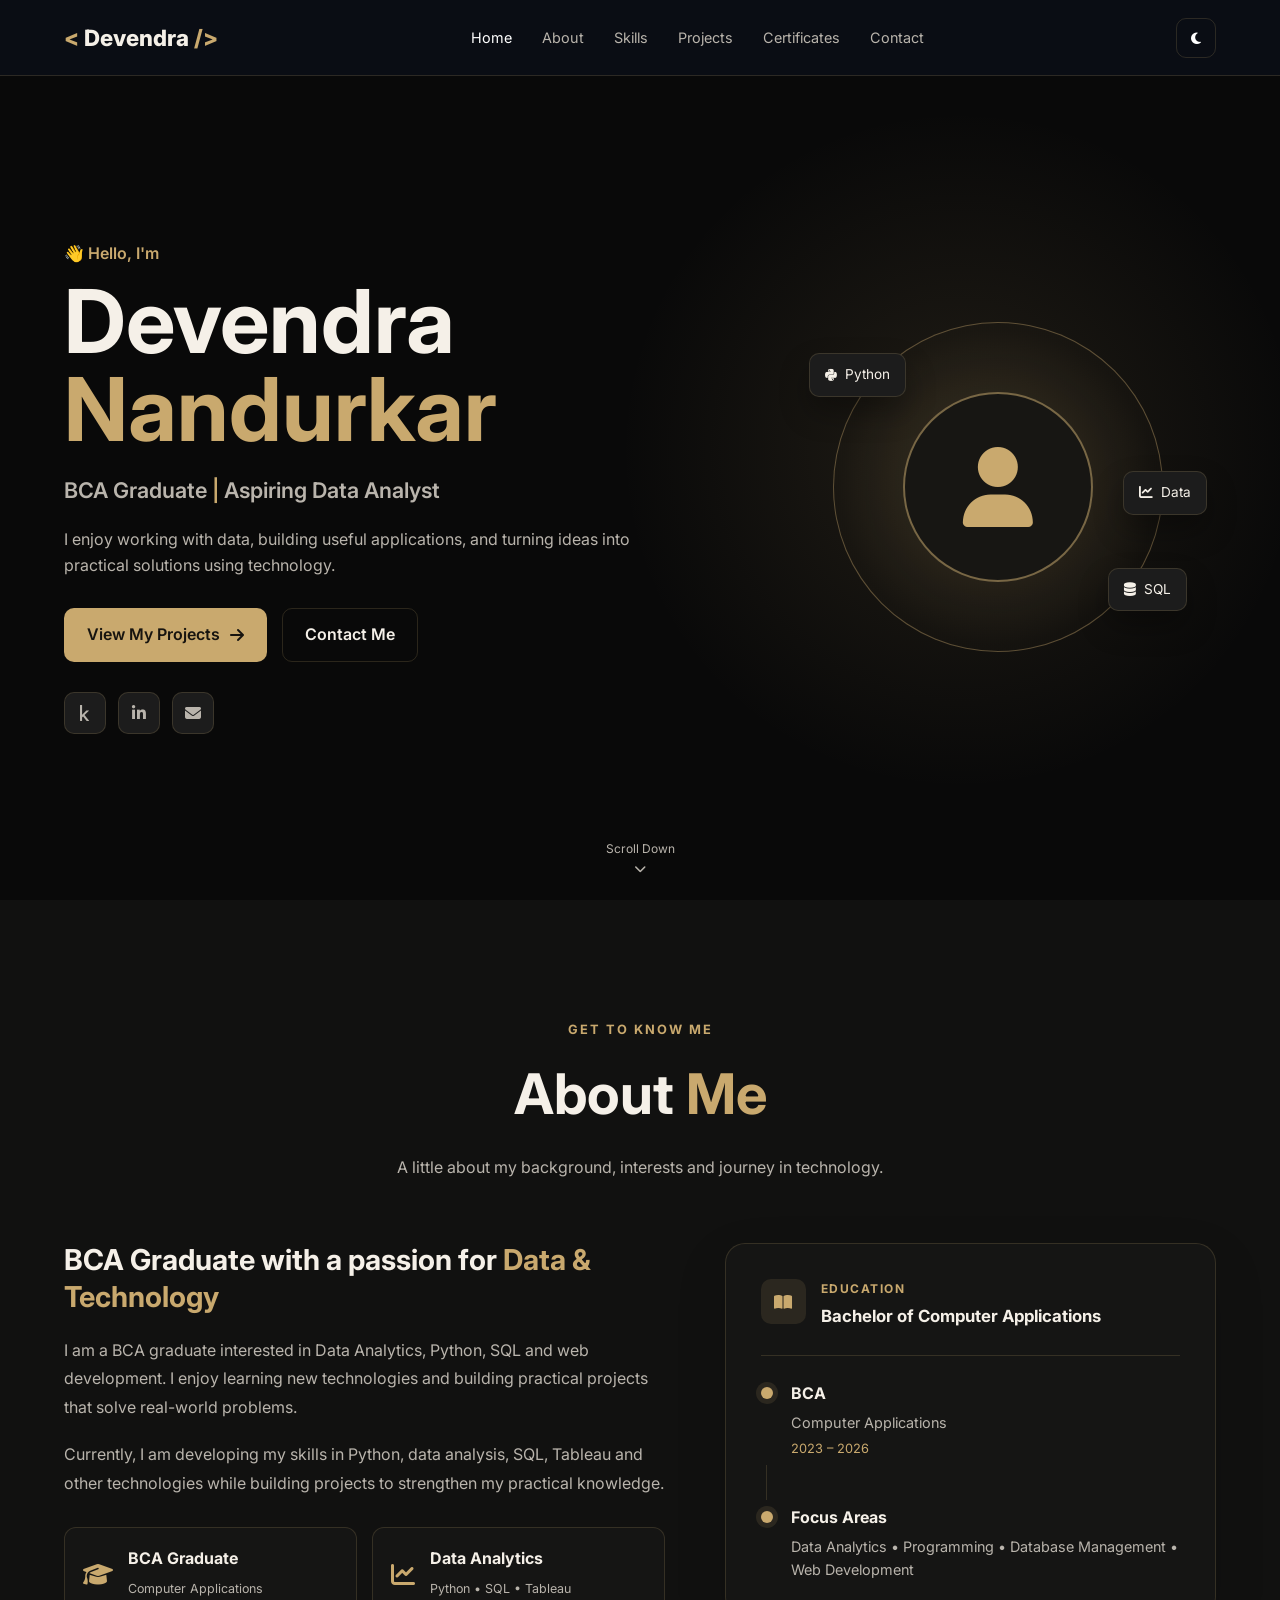
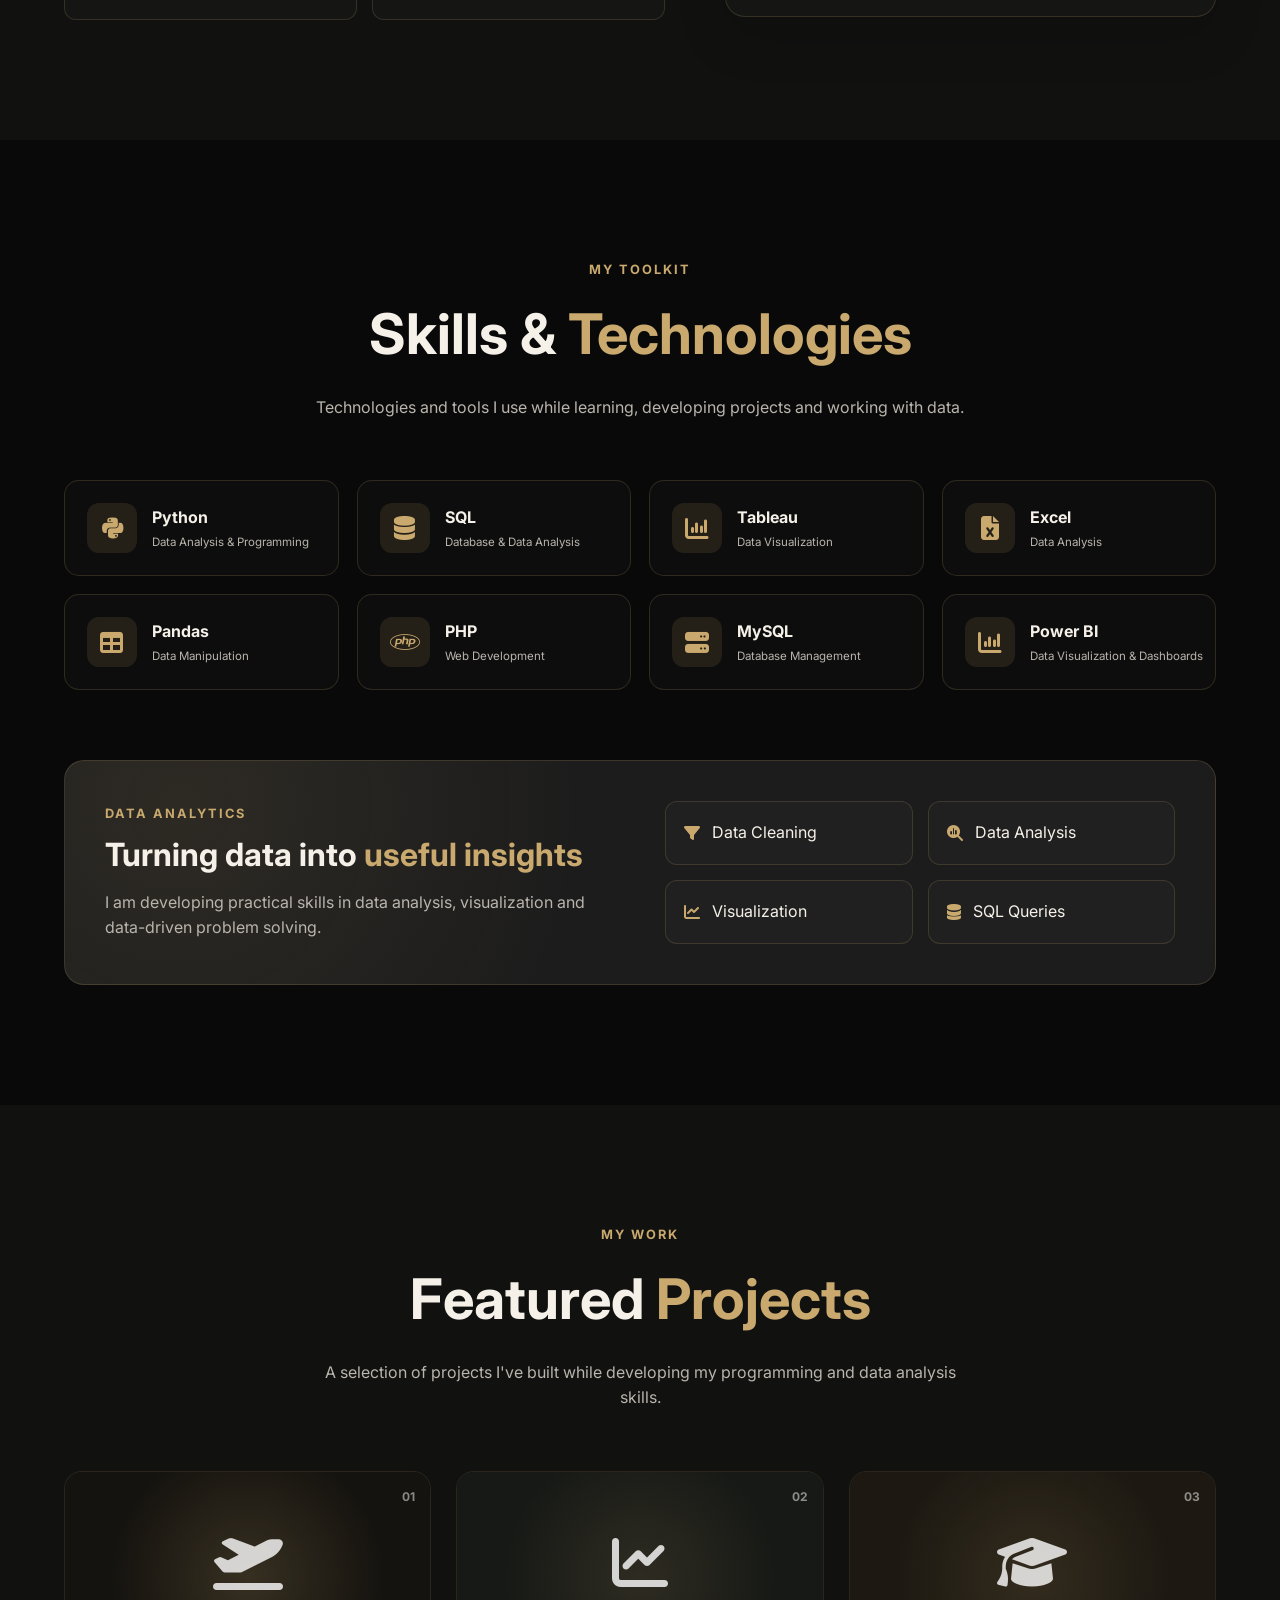
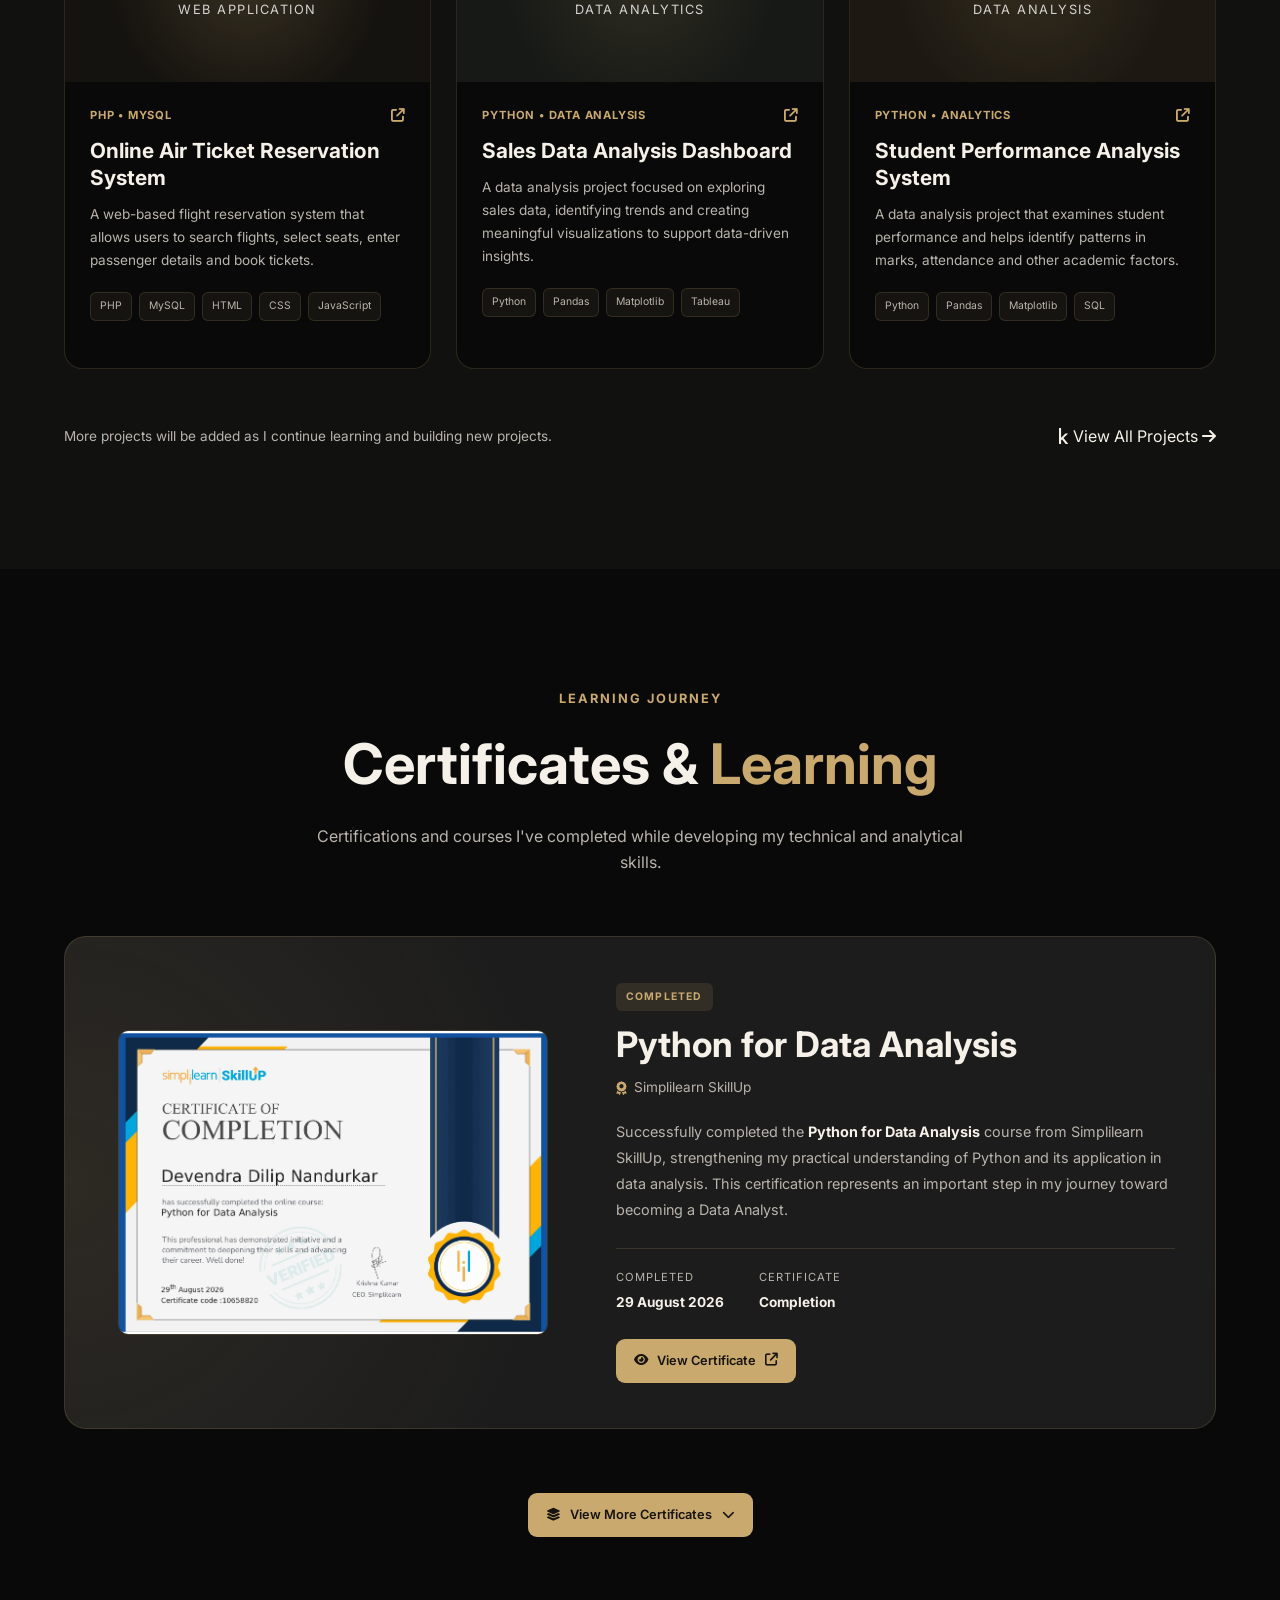
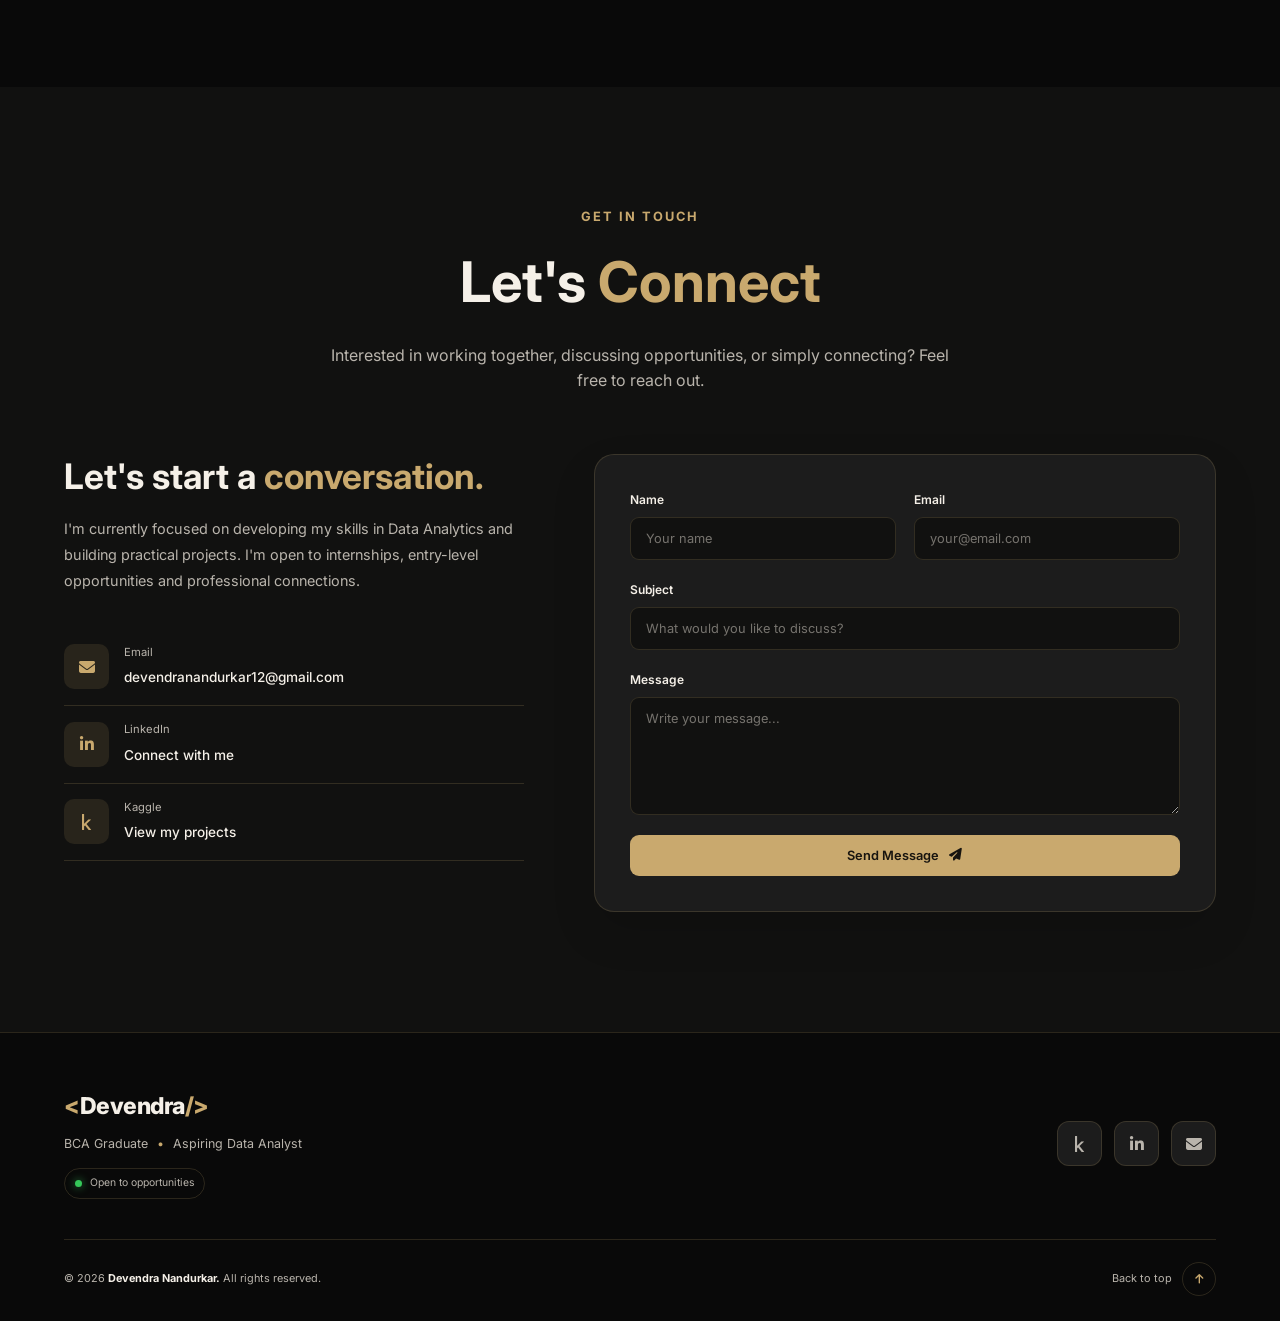
==== commit 1d272086: "Add files via upload" ====
--- a/index.html
+++ b/index.html
@@ -5,7 +5,7 @@
     <meta charset="UTF-8">
     <meta name="viewport" content="width=device-width, initial-scale=1.0">
 
-    <title>Sujal Tarkas | Portfolio</title>
+    <title>Devendra Nandurkar | Portfolio</title>
 
     <link rel="stylesheet" href="style.css">
 
@@ -28,7 +28,7 @@
         <div class="container nav-container">
 
             <a href="#home" class="logo">
-                <span></span> Sujal Tarkas <span></span>
+                <span>&lt;</span> Devendra <span>/&gt;</span>
             </a>
 
             <nav class="nav-menu" id="navMenu">
@@ -37,6 +37,7 @@
                 <a href="#about" class="nav-link">About</a>
                 <a href="#skills" class="nav-link">Skills</a>
                 <a href="#projects" class="nav-link">Projects</a>
+                <a href="#certificates" class="nav-link">Certificates</a>
                 <a href="#contact" class="nav-link">Contact</a>
 
             </nav>
@@ -73,16 +74,17 @@
                     </p>
 
                     <h1>
-                        Sujal<br>
-                        <span>Tarkas</span>
+                        Devendra<br>
+                        <span>Nandurkar</span>
                     </h1>
 
                     <h2>
-                        Visual Artist <span>|</span> 
+                        BCA Graduate <span>|</span> Aspiring Data Analyst
                     </h2>
 
                     <p class="hero-description">
-                       Creative visual artist exploring illustration, character design, and 2D/3D animation.
+                        I enjoy working with data, building useful applications,
+                        and turning ideas into practical solutions using technology.
                     </p>
 
                     <div class="hero-buttons">
@@ -96,19 +98,24 @@
                             Contact Me
                         </a>
 
-                    </div>
-
-                    <div class="hero-socials">
-
-                        <a href="https://github.com/Sujal-Tarkas" aria-label="GitHub">
-                            <i class="fa-brands fa-github"></i>
+                        <!--  DOWNLOAD RESUME BUTTON 
+                        <a href="assets/documents/Devendra-Nandurkar-Resume.pdf" class="btn btn-secondary" download>
+                            <i class="fas fa-download"></i> Download Resume
+                        </a>  -->
+
+                    </div>
+
+                    <div class="hero-socials"> 
+
+                        <a href="https://www.kaggle.com/devendranandurkar" aria-label="Kaggle">
+                            <i class="fa-brands fa-kaggle"></i>
                         </a>
 
-                        <a href="https://www.linkedin.com/in/sujal-tarkas-765305228?utm_source=share_via&utm_content=profile&utm_medium=member_android" aria-label="LinkedIn">
+                        <a href="https://www.linkedin.com/in/devendra-nandurkar-193bb9244" aria-label="LinkedIn">
                             <i class="fa-brands fa-linkedin-in"></i>
                         </a>
 
-                        <a href="https://mail.google.com/mail/?view=cm&fs=1&to=work.sujaltarkas@gmail.com" aria-label="Email">
+                        <a href="https://mail.google.com/mail/?view=cm&fs=1&to=devendranandurkar12@gmail.com" aria-label="Email">
                             <i class="fa-solid fa-envelope"></i>
                         </a>
 
@@ -117,77 +124,32 @@
                 </div>
 
 
-<div class="hero-visual va-hero">
-
-    <div class="va-artwork-card">
-
-        <div class="va-card-top">
-            <span class="va-status-dot"></span>
-            <span>CREATIVE STUDIO</span>
-            <i class="fa-solid fa-arrow-up-right-from-square"></i>
-        </div>
-
-        <div class="va-artwork">
-
-            <div class="va-orbit va-orbit-one"></div>
-            <div class="va-orbit va-orbit-two"></div>
-
-            <div class="va-sun"></div>
-
-            <div class="va-shape va-shape-one"></div>
-            <div class="va-shape va-shape-two"></div>
-            <div class="va-shape va-shape-three"></div>
-
-            <div class="va-art-text">
-                <span>ART • DESIGN • MOTION</span>
-                <h2>Ideas Into<br><em>Visuals.</em></h2>
-                <div class="va-art-line"></div>
-                <p>CREATIVITY WITHOUT LIMITS</p>
-            </div>
-
-        </div>
-
-        <div class="va-card-bottom">
-            <div>
-                <span class="va-label">THE CREATIVE MIND</span>
-                <h3>Sujal Tarkas</h3>
-            </div>
-
-            <div class="va-artist-mark">
-                <i class="fa-solid fa-pen-nib"></i>
-            </div>
-        </div>
-
-    </div>
-
-    <div class="va-tool-badge va-tool-photoshop">
-        <span class="va-tool-icon va-ps">Ps</span>
-        <div>
-            <strong>Photoshop</strong>
-            <small>Graphic Design</small>
-        </div>
-    </div>
-
-    <div class="va-tool-badge va-tool-illustrator">
-        <span class="va-tool-icon va-ai">Ai</span>
-        <div>
-            <strong>Illustrator</strong>
-            <small>Digital Art</small>
-        </div>
-    </div>
-
-    <div class="va-tool-badge va-tool-aftereffects">
-        <span class="va-tool-icon va-ae">Ae</span>
-        <div>
-            <strong>After Effects</strong>
-            <small>Motion Design</small>
-        </div>
-    </div>
-
-    <div class="va-floating-star">✳</div>
-
-</div>
-
+                <div class="hero-visual">
+
+                    <div class="profile-card">
+
+                        <div class="profile-circle">
+                            <i class="fa-solid fa-user"></i>
+                        </div>
+
+                        <div class="floating-card card-python">
+                            <i class="fa-brands fa-python"></i>
+                            Python
+                        </div>
+
+                        <div class="floating-card card-sql">
+                            <i class="fa-solid fa-database"></i>
+                            SQL
+                        </div>
+
+                        <div class="floating-card card-data">
+                            <i class="fa-solid fa-chart-line"></i>
+                            Data
+                        </div>
+
+                    </div>
+
+                </div>
 
             </div>
 
@@ -211,7 +173,7 @@
             <p class="section-label">GET TO KNOW ME</p>
             <h2>About <span>Me</span></h2>
             <p>
-                A little about my background, interests and journey in Design.
+                A little about my background, interests and journey in technology.
             </p>
         </div>
 
@@ -223,12 +185,22 @@
             <div class="about-content">
 
                 <h3>
-                  Passion for
-                    <span>Designing</span>
+                    BCA Graduate with a passion for
+                    <span>Data & Technology</span>
                 </h3>
 
                 <p>
-                    Hi, I'm Sujal Tarkas, a passionate visual artist with a love for creativity, storytelling, and visual expression. I enjoy bringing ideas to life through illustration, imaginative designs, and digital art. I'm interested in exploring 2D and 3D animation, developing unique visual concepts, and continuously improving my artistic skills to create meaningful and engaging visual experiences.
+                    I am a BCA graduate interested in Data Analytics,
+                    Python, SQL and web development. I enjoy learning
+                    new technologies and building practical projects
+                    that solve real-world problems.
+                </p>
+
+                <p>
+                    Currently, I am developing my skills in Python,
+                    data analysis, SQL, Tableau and other technologies
+                    while building projects to strengthen my practical
+                    knowledge.
                 </p>
 
                 <div class="about-highlights">
@@ -236,16 +208,16 @@
                     <div class="highlight-card">
                         <i class="fa-solid fa-graduation-cap"></i>
                         <div>
-                            <h5>Degree</h5>
-                            <strong><h4>Diploma in 2D/3D Animation</h4></strong>
+                            <strong>BCA Graduate</strong>
+                            <span>Computer Applications</span>
                         </div>
                     </div>
 
                     <div class="highlight-card">
-                        <i class="fa-solid fa-graduation-cap"></i>
+                        <i class="fa-solid fa-chart-line"></i>
                         <div>
-                            <h5>Degree</h5>
-                            <strong><h4>Bachelor of Visual Arts (BVA)</h4></strong>
+                            <strong>Data Analytics</strong>
+                            <span>Python • SQL • Tableau</span>
                         </div>
                     </div>
 
@@ -264,7 +236,7 @@
 
                     <div>
                         <p>EDUCATION</p>
-                        <h3>Bachelor of Visual Arts (BVA)</h3>
+                        <h3>Bachelor of Computer Applications</h3>
                     </div>
 
                 </div>
@@ -277,8 +249,9 @@
                         <div class="timeline-dot"></div>
 
                         <div>
-                            <h4>BVA</h4>
-                            <span>2024 – 2028</span>
+                            <h4>BCA</h4>
+                            <p>Computer Applications</p>
+                            <span>2023 – 2026</span>
                         </div>
 
                     </div>
@@ -292,7 +265,8 @@
                         <div>
                             <h4>Focus Areas</h4>
                             <p>
-                                Creative Design • Illustration • Digital Art • 2D/3D Animation • Character Design • Visual Storytelling 
+                                Data Analytics • Programming •
+                                Database Management • Web Development
                             </p>
                         </div>
 
@@ -316,243 +290,549 @@
 
         <div class="section-heading">
             <p class="section-label">MY TOOLKIT</p>
-            <h2>Skills & <span>Softwares</span></h2>
+            <h2>Skills & <span>Technologies</span></h2>
             <p>
-                Softwares and tools I use while learning, Creating
-                projects and working with design.
+                Technologies and tools I use while learning, developing
+                projects and working with data.
             </p>
         </div>
 
-<div class="skills-grid">
-
-    <!-- Photoshop -->
-    <div class="skill-card">
-        <div class="skill-icon python-icon">
-            <i class="fa-solid fa-palette"></i>
-        </div>
-
-        <div class="skill-info">
-            <h3>Photoshop</h3>
-            <p>Image Editing & Digital Art</p>
-        </div>
-
+
+        <div class="skills-grid">
+
+            <!-- Python -->
+
+            <div class="skill-card">
+                <div class="skill-icon python-icon">
+                    <i class="fa-brands fa-python"></i>
+                </div>
+
+                <div class="skill-info">
+                    <h3>Python</h3>
+                    <p>Data Analysis & Programming</p>
+                </div>
+
+                <span class="skill-level">Learning</span>
+            </div>
+
+
+            <!-- SQL -->
+
+            <div class="skill-card">
+                <div class="skill-icon sql-icon">
+                    <i class="fa-solid fa-database"></i>
+                </div>
+
+                <div class="skill-info">
+                    <h3>SQL</h3>
+                    <p>Database & Data Analysis</p>
+                </div>
+
+                <span class="skill-level">Intermediate</span>
+            </div>
+
+
+            <!-- Tableau -->
+
+            <div class="skill-card">
+                <div class="skill-icon tableau-icon">
+                    <i class="fa-solid fa-chart-column"></i>
+                </div>
+
+                <div class="skill-info">
+                    <h3>Tableau</h3>
+                    <p>Data Visualization</p>
+                </div>
+
+                <span class="skill-level">Intermediate</span>
+            </div>
+
+
+            <!-- Excel -->
+
+            <div class="skill-card">
+                <div class="skill-icon excel-icon">
+                    <i class="fa-solid fa-file-excel"></i>
+                </div>
+
+                <div class="skill-info">
+                    <h3>Excel</h3>
+                    <p>Data Analysis</p>
+                </div>
+
+                <span class="skill-level">Intermediate</span>
+            </div>
+
+
+            <!-- Pandas -->
+
+            <div class="skill-card">
+                <div class="skill-icon pandas-icon">
+                    <i class="fa-solid fa-table"></i>
+                </div>
+
+                <div class="skill-info">
+                    <h3>Pandas</h3>
+                    <p>Data Manipulation</p>
+                </div>
+
+                <span class="skill-level">Learning</span>
+            </div>
+
+
+            <!-- PHP -->
+
+            <div class="skill-card">
+                <div class="skill-icon php-icon">
+                    <i class="fa-brands fa-php"></i>
+                </div>
+
+                <div class="skill-info">
+                    <h3>PHP</h3>
+                    <p>Web Development</p>
+                </div>
+
+                <span class="skill-level">Intermediate</span>
+            </div>
+
+
+            <!-- MySQL -->
+
+            <div class="skill-card">
+                <div class="skill-icon mysql-icon">
+                    <i class="fa-solid fa-server"></i>
+                </div>
+
+                <div class="skill-info">
+                    <h3>MySQL</h3>
+                    <p>Database Management</p>
+                </div>
+
+                <span class="skill-level">Intermediate</span>
+            </div>
+
+
+            
+<!-- Power BI -->
+
+<div class="skill-card">
+    <div class="skill-icon powerbi-icon">
+        <i class="fa-solid fa-chart-column"></i>
     </div>
 
-    <!-- Illustrator -->
-    <div class="skill-card">
-        <div class="skill-icon sql-icon">
-            <i class="fa-solid fa-pen-nib"></i>
-        </div>
-
-        <div class="skill-info">
-            <h3>Illustrator</h3>
-            <p>Vector Graphics & Illustration</p>
-        </div>
-
+    <div class="skill-info">
+        <h3>Power BI</h3>
+        <p>Data Visualization & Dashboards</p>
     </div>
 
-    <!-- CorelDRAW -->
-    <div class="skill-card">
-        <div class="skill-icon tableau-icon">
-            <i class="fa-solid fa-bezier-curve"></i>
-        </div>
-
-        <div class="skill-info">
-            <h3>CorelDRAW</h3>
-            <p>Vector Design & Graphic Art</p>
+    <span class="skill-level">Learning</span>
+</div>
+
+        </div>
+
+
+        <!-- Analytics Toolkit -->
+
+        <div class="analytics-toolkit">
+
+            <div class="toolkit-content">
+
+                <p class="section-label">DATA ANALYTICS</p>
+
+                <h3>
+                    Turning data into
+                    <span>useful insights</span>
+                </h3>
+
+                <p>
+                    I am developing practical skills in data analysis,
+                    visualization and data-driven problem solving.
+                </p>
+
+            </div>
+
+
+            <div class="toolkit-items">
+
+                <div class="tool-item">
+                    <i class="fa-solid fa-filter"></i>
+                    <span>Data Cleaning</span>
+                </div>
+
+                <div class="tool-item">
+                    <i class="fa-solid fa-magnifying-glass-chart"></i>
+                    <span>Data Analysis</span>
+                </div>
+
+                <div class="tool-item">
+                    <i class="fa-solid fa-chart-line"></i>
+                    <span>Visualization</span>
+                </div>
+
+                <div class="tool-item">
+                    <i class="fa-solid fa-database"></i>
+                    <span>SQL Queries</span>
+                </div>
+
+            </div>
+
         </div>
 
     </div>
 
-    <!-- After Effects -->
-    <div class="skill-card">
-        <div class="skill-icon excel-icon">
-            <i class="fa-solid fa-film"></i>
-        </div>
-
-        <div class="skill-info">
-            <h3>After Effects</h3>
-            <p>Motion Graphics & Visual Effects</p>
+</section>
+
+        <!-- ================= PROJECTS ================= -->
+
+<section id="projects" class="projects-section">
+
+    <div class="container">
+
+        <div class="section-heading">
+            <p class="section-label">MY WORK</p>
+
+            <h2>Featured <span>Projects</span></h2>
+
+            <p>
+                A selection of projects I've built while developing
+                my programming and data analysis skills.
+            </p>
+        </div>
+
+
+        <div class="projects-grid">
+
+
+            <!-- ================= PROJECT 1 ================= -->
+
+            <article class="project-card" onclick="window.location.href='projects/air-ticket.html';">
+
+                <div class="project-image air-ticket">
+
+                    <div class="project-image-content">
+                        <i class="fa-solid fa-plane-departure"></i>
+                        <span>Web Application</span>
+                    </div>
+
+                    <div class="project-number">
+                        01
+                    </div>
+
+                </div>
+
+
+                <div class="project-content">
+
+                    <div class="project-top">
+
+                        <span class="project-category">
+                            PHP • MySQL
+                        </span>
+
+                        <i class="fa-solid fa-arrow-up-right-from-square project-arrow"></i>
+
+                    </div>
+
+
+                    <h3>
+                        Online Air Ticket
+                        Reservation System
+                    </h3>
+
+
+                    <p>
+                        A web-based flight reservation system that allows
+                        users to search flights, select seats, enter passenger
+                        details and book tickets.
+                    </p>
+
+
+                    <div class="project-tech">
+
+                        <span>PHP</span>
+                        <span>MySQL</span>
+                        <span>HTML</span>
+                        <span>CSS</span>
+                        <span>JavaScript</span>
+
+                    </div>
+
+                </div>
+
+            </article>
+
+
+
+            <!-- ================= PROJECT 2 ================= -->
+
+            <article class="project-card" onclick="window.location.href='projects/sales-analysis.html';">
+
+                <div class="project-image sales-dashboard">
+
+                    <div class="project-image-content">
+
+                        <i class="fa-solid fa-chart-line"></i>
+
+                        <span>Data Analytics</span>
+
+                    </div>
+
+                    <div class="project-number">
+                        02
+                    </div>
+
+                </div>
+
+
+                <div class="project-content">
+
+                    <div class="project-top">
+
+                        <span class="project-category">
+                            Python • Data Analysis
+                        </span>
+
+                        <i class="fa-solid fa-arrow-up-right-from-square project-arrow"></i>
+
+                    </div>
+
+
+                    <h3>
+                        Sales Data Analysis
+                        Dashboard
+                    </h3>
+
+
+                    <p>
+                        A data analysis project focused on exploring sales
+                        data, identifying trends and creating meaningful
+                        visualizations to support data-driven insights.
+                    </p>
+
+
+                    <div class="project-tech">
+
+                        <span>Python</span>
+                        <span>Pandas</span>
+                        <span>Matplotlib</span>
+                        <span>Tableau</span>
+
+                    </div>
+
+                </div>
+
+            </article>
+
+
+
+            <!-- ================= PROJECT 3 ================= -->
+
+            <article class="project-card" onclick="window.location.href='projects/student-analysis.html';">
+
+                <div class="project-image student-analysis">
+
+                    <div class="project-image-content">
+
+                        <i class="fa-solid fa-graduation-cap"></i>
+
+                        <span>Data Analysis</span>
+
+                    </div>
+
+                    <div class="project-number">
+                        03
+                    </div>
+
+                </div>
+
+
+                <div class="project-content">
+
+                    <div class="project-top">
+
+                        <span class="project-category">
+                            Python • Analytics
+                        </span>
+
+                        <i class="fa-solid fa-arrow-up-right-from-square project-arrow"></i>
+
+                    </div>
+
+
+                    <h3>
+                        Student Performance
+                        Analysis System
+                    </h3>
+
+
+                    <p>
+                        A data analysis project that examines student
+                        performance and helps identify patterns in marks,
+                        attendance and other academic factors.
+                    </p>
+
+
+                    <div class="project-tech">
+
+                        <span>Python</span>
+                        <span>Pandas</span>
+                        <span>Matplotlib</span>
+                        <span>SQL</span>
+
+                    </div>
+
+                </div>
+
+            </article>
+
+
+        </div>
+
+
+        <!-- More Projects -->
+
+        <div class="projects-more">
+
+            <p>
+                More projects will be added as I continue learning and building new projects.
+            </p>
+
+            <a  href="https://www.kaggle.com/devendranandurkar?tab=repositories" class="kaggle-all-btn">
+
+                <i class="fa-brands fa-kaggle"></i>
+
+                View All Projects
+
+                <i class="fa-solid fa-arrow-right"></i>
+
+            </a>
+
         </div>
 
     </div>
 
-    <!-- Adobe Animate -->
-    <div class="skill-card">
-        <div class="skill-icon pandas-icon">
-            <i class="fa-solid fa-clapperboard"></i>
-        </div>
-
-        <div class="skill-info">
-            <h3>Adobe Animate</h3>
-            <p>2D Animation & Interactive Content</p>
+</section>
+
+        <!-- ================= CERTIFICATES ================= -->
+
+<section id="certificates" class="certificates-section">
+
+    <div class="container">
+
+        <div class="section-heading">
+
+            <p class="section-label">LEARNING JOURNEY</p>
+
+            <h2>Certificates & <span>Learning</span></h2>
+
+            <p>
+                Certifications and courses I've completed while
+                developing my technical and analytical skills.
+            </p>
+
+        </div>
+
+
+        <!-- Completed Certificate -->
+
+        <div class="certificate-card">
+
+            <div class="certificate-image">
+
+    <a
+        href="assets/certificates/python-data-analysis.jpg"
+        target="_blank"
+        class="certificate-image-link"
+        aria-label="View Python for Data Analysis Certificate"
+    >
+
+        <img
+            src="assets/certificates/python-data-analysis.jpg"
+            alt="Python for Data Analysis Certificate"
+        >
+
+        <div class="certificate-image-overlay">
+
+            <span>
+                <i class="fa-solid fa-eye"></i>
+                View Certificate
+            </span>
+
+        </div>
+
+    </a>
+
+</div>
+
+
+            <div class="certificate-content">
+
+                <span class="certificate-status">
+                    COMPLETED
+                </span>
+
+                <h3>
+                    Python for Data Analysis
+                </h3>
+
+                <p class="certificate-issuer">
+                    <i class="fa-solid fa-award"></i>
+                    Simplilearn SkillUp
+                </p>
+
+                <p class="certificate-description">
+    Successfully completed the <strong>Python for Data Analysis</strong>
+    course from Simplilearn SkillUp, strengthening my practical
+    understanding of Python and its application in data analysis.
+    This certification represents an important step in my journey
+    toward becoming a Data Analyst.
+</p>
+
+
+                <div class="certificate-details">
+
+                    <div>
+                        <span>Completed</span>
+                        <strong>29 August 2026</strong>
+                    </div>
+
+                    <div>
+                        <span>Certificate</span>
+                        <strong>Completion</strong>
+                    </div>
+
+                </div>
+
+
+                <a
+                    href="assets/certificates/python-data-analysis.jpg"
+                    target="_blank"
+                    class="certificate-btn"
+                >
+
+                    <i class="fa-solid fa-eye"></i>
+
+                    View Certificate
+
+                    <i class="fa-solid fa-arrow-up-right-from-square"></i>
+
+                </a>
+
+            </div>
+
         </div>
 
     </div>
-
-    <!-- Autodesk 3ds Max -->
-    <div class="skill-card">
-        <div class="skill-icon php-icon">
-            <i class="fa-solid fa-cube"></i>
-        </div>
-
-        <div class="skill-info">
-            <h3>Autodesk 3ds Max</h3>
-            <p>3D Modeling & Scene Design</p>
-        </div>
-
-    </div>
-
-    <!-- V-Ray -->
-    <div class="skill-card">
-        <div class="skill-icon mysql-icon">
-            <i class="fa-solid fa-lightbulb"></i>
-        </div>
-
-        <div class="skill-info">
-            <h3>V-Ray</h3>
-            <p>3D Rendering, Lighting & Materials</p>
-        </div>
-
-    </div>
-
+ <div class="view-more-certificates">
+     <a href="certificates.html" class="certificate-btn">
+        <i class="fa-solid fa-layer-group"></i>
+        <span>View More Certificates</span>
+        <i class="fa-solid fa-chevron-down"></i>
+    </a>
 </div>
 
 
-    </div>
-
-</section>
-
-<!-- MOBILE-ONLY SKILLS SECTION -->
-<section id="skills-mobile" class="skills-section mobile-skills-section">
-    <div class="container">
-
-        <div class="section-heading">
-            <p class="section-label">MY TOOLKIT</p>
-            <h2>Skills &amp; <span>Softwares</span></h2>
-            <p>Softwares and tools I use while learning, creating projects and working with design.</p>
-        </div>
-
-        <div class="skills-grid">
-
-            <div class="skill-card">
-                <div class="skill-icon"><i class="fa-solid fa-palette"></i></div>
-                <div class="skill-info">
-                    <h3>Photoshop</h3>
-                    <p>Image Editing &amp; Digital Art</p>
-                </div>
-            </div>
-
-            <div class="skill-card">
-                <div class="skill-icon"><i class="fa-solid fa-pen-nib"></i></div>
-                <div class="skill-info">
-                    <h3>Illustrator</h3>
-                    <p>Vector Graphics &amp; Illustration</p>
-                </div>
-            </div>
-
-            <div class="skill-card">
-                <div class="skill-icon"><i class="fa-solid fa-bezier-curve"></i></div>
-                <div class="skill-info">
-                    <h3>CorelDRAW</h3>
-                    <p>Vector Design &amp; Graphic Art</p>
-                </div>
-            </div>
-
-            <div class="skill-card">
-                <div class="skill-icon"><i class="fa-solid fa-film"></i></div>
-                <div class="skill-info">
-                    <h3>After Effects</h3>
-                    <p>Motion Graphics &amp; Visual Effects</p>
-                </div>
-            </div>
-
-            <div class="skill-card">
-                <div class="skill-icon"><i class="fa-solid fa-clapperboard"></i></div>
-                <div class="skill-info">
-                    <h3>Adobe Animate</h3>
-                    <p>2D Animation &amp; Interactive Content</p>
-                </div>
-            </div>
-
-            <div class="skill-card">
-                <div class="skill-icon"><i class="fa-solid fa-cube"></i></div>
-                <div class="skill-info">
-                    <h3>Autodesk 3ds Max</h3>
-                    <p>3D Modeling &amp; Scene Design</p>
-                </div>
-            </div>
-
-            <div class="skill-card">
-                <div class="skill-icon"><i class="fa-solid fa-lightbulb"></i></div>
-                <div class="skill-info">
-                    <h3>V-Ray</h3>
-                    <p>3D Rendering, Lighting &amp; Materials</p>
-                </div>
-            </div>
-
-        </div>
-    </div>
-</section>
-
-
-        <!-- ================= PROJECTS ================= -->
-
-<section id="projects" class="projects-section">
-    <div class="container">
-
-        <div class="section-heading">
-            <p class="section-label">MY PORTFOLIO</p>
-            <h2>Creative <span>Works</span></h2>
-            <p>
-                Explore my creative work across graphic design,
-                architectural visualization, and video editing.
-            </p>
-        </div>
-
-<!-- PROJECT FOLDERS -->
-<div class="creative-folders">
-
-    <a href="designing.html" class="creative-folder">
-        <div class="folder-icon">
-            <i class="fa-solid fa-folder-open"></i>
-        </div>
-        <h3>Designing</h3>
-        <p><strong>Graphic Design &amp; Digital Art</strong></p>
-        <span class="folder-link">
-            Explore Work
-            <i class="fa-solid fa-arrow-right"></i>
-        </span>
-    </a>
-
-    <a href="architecture.html" class="creative-folder">
-        <div class="folder-icon">
-            <i class="fa-solid fa-folder-open"></i>
-        </div>
-        <h3>Architecture</h3>
-        <p><strong>3D Modeling &amp; Rendering</strong></p>
-        <span class="folder-link">
-            Explore Work
-            <i class="fa-solid fa-arrow-right"></i>
-        </span>
-    </a>
-
-    <a href="video-editing.html" class="creative-folder">
-        <div class="folder-icon">
-            <i class="fa-solid fa-folder-open"></i>
-        </div>
-        <h3>Video Editing</h3>
-        <p><strong>Motion Graphics &amp; Animation</strong></p>
-        <span class="folder-link">
-            Explore Work
-            <i class="fa-solid fa-arrow-right"></i>
-        </span>
-    </a>
-
-</div>
-
-
-    </div>
+
 </section>
 
         <!-- ================= CONTACT ================= -->
@@ -588,13 +868,16 @@
                 </h3>
 
                 <p>
-                    I'm currently focused on developing my skills as a Visual Artist and building a creative designs through practical projects. I'm open to creative opportunities, collaborations, entry-level roles, and professional connections in the visual arts and animation industry.
+                    I'm currently focused on developing my skills in
+                    Data Analytics and building practical projects.
+                    I'm open to internships, entry-level opportunities
+                    and professional connections.
                 </p>
 
 
                 <!-- Email -->
 
-                <a href="https://mail.google.com/mail/?view=cm&fs=1&to=work.sujaltarkas@gmail.com" class="contact-item">
+                <a href="https://mail.google.com/mail/?view=cm&fs=1&to=devendranandurkar12@gmail.com" class="contact-item">
 
                     <div class="contact-icon">
                         <i class="fa-solid fa-envelope"></i>
@@ -602,7 +885,7 @@
 
                     <div>
                         <span>Email</span>
-                        <strong>work.sujaltarkas@gmail.com</strong>
+                        <strong>devendranandurkar12@gmail.com</strong>
                     </div>
 
                 </a>
@@ -611,7 +894,7 @@
                 <!-- LinkedIn -->
 
                 <a
-                    href="https://www.linkedin.com/in/sujal-tarkas-765305228?utm_source=share_via&utm_content=profile&utm_medium=member_android"
+                    href="https://www.linkedin.com/in/devendra-nandurkar-193bb9244"
                     target="_blank"
                     class="contact-item"
                 >
@@ -628,20 +911,20 @@
                 </a>
 
 
-                <!-- GitHub -->
+                <!-- Kaggle -->
 
                 <a
-                    href="https://github.com/Sujal-Tarkas"
+                    href="https://www.kaggle.com/devendranandurkar"
                     target="_blank"
                     class="contact-item"
                 >
 
                     <div class="contact-icon">
-                        <i class="fa-brands fa-github"></i>
+                        <i class="fa-brands fa-kaggle"></i>
                     </div>
 
                     <div>
-                        <span>GitHub</span>
+                        <span>Kaggle</span>
                         <strong>View my projects</strong>
                     </div>
 
@@ -764,11 +1047,11 @@
             <div class="footer-brand">
 
                 <a href="#home" class="footer-logo">
-                    <span></span>Sujal Tarkas<span></span>
+                    <span>&lt;</span>Devendra<span>/&gt;</span>
                 </a>
 
                 <p>
-                    BVA Graduate <span>•</span> Visual Artist <span>•</span> Creative Designer
+                    BCA Graduate <span>•</span> Aspiring Data Analyst
                 </p>
 
                 <div class="footer-status">
@@ -784,16 +1067,16 @@
             <div class="footer-socials">
 
                 <a
-                    href="https://github.com/Sujal-Tarkas"
+                    href="https://www.kaggle.com/devendranandurkar"
                     target="_blank"
-                    aria-label="GitHub"
-                    title="GitHub"
+                    aria-label="Kaggle"
+                    title="Kaggle"
                 >
-                    <i class="fa-brands fa-github"></i>
+                    <i class="fa-brands fa-kaggle"></i>
                 </a>
 
                 <a
-                    href="https://www.linkedin.com/in/sujal-tarkas-765305228?utm_source=share_via&utm_content=profile&utm_medium=member_android"
+                    href="https://www.linkedin.com/in/devendra-nandurkar-193bb9244"
                     target="_blank"
                     aria-label="LinkedIn"
                     title="LinkedIn"
@@ -802,7 +1085,7 @@
                 </a>
 
                 <a
-                    href="https://mail.google.com/mail/?view=cm&fs=1&to=work.sujaltarkas@gmail.com"
+                    href="https://mail.google.com/mail/?view=cm&fs=1&to=devendranandurkar12@gmail.com"
                     aria-label="Email"
                     title="Email"
                 >
@@ -819,7 +1102,7 @@
         <div class="footer-bottom">
 
             <p>
-                © 2026 <strong>Sujal Tarkas.</strong>
+                © 2026 <strong>Devendra Nandurkar.</strong>
                 All rights reserved.
 
             </p>
